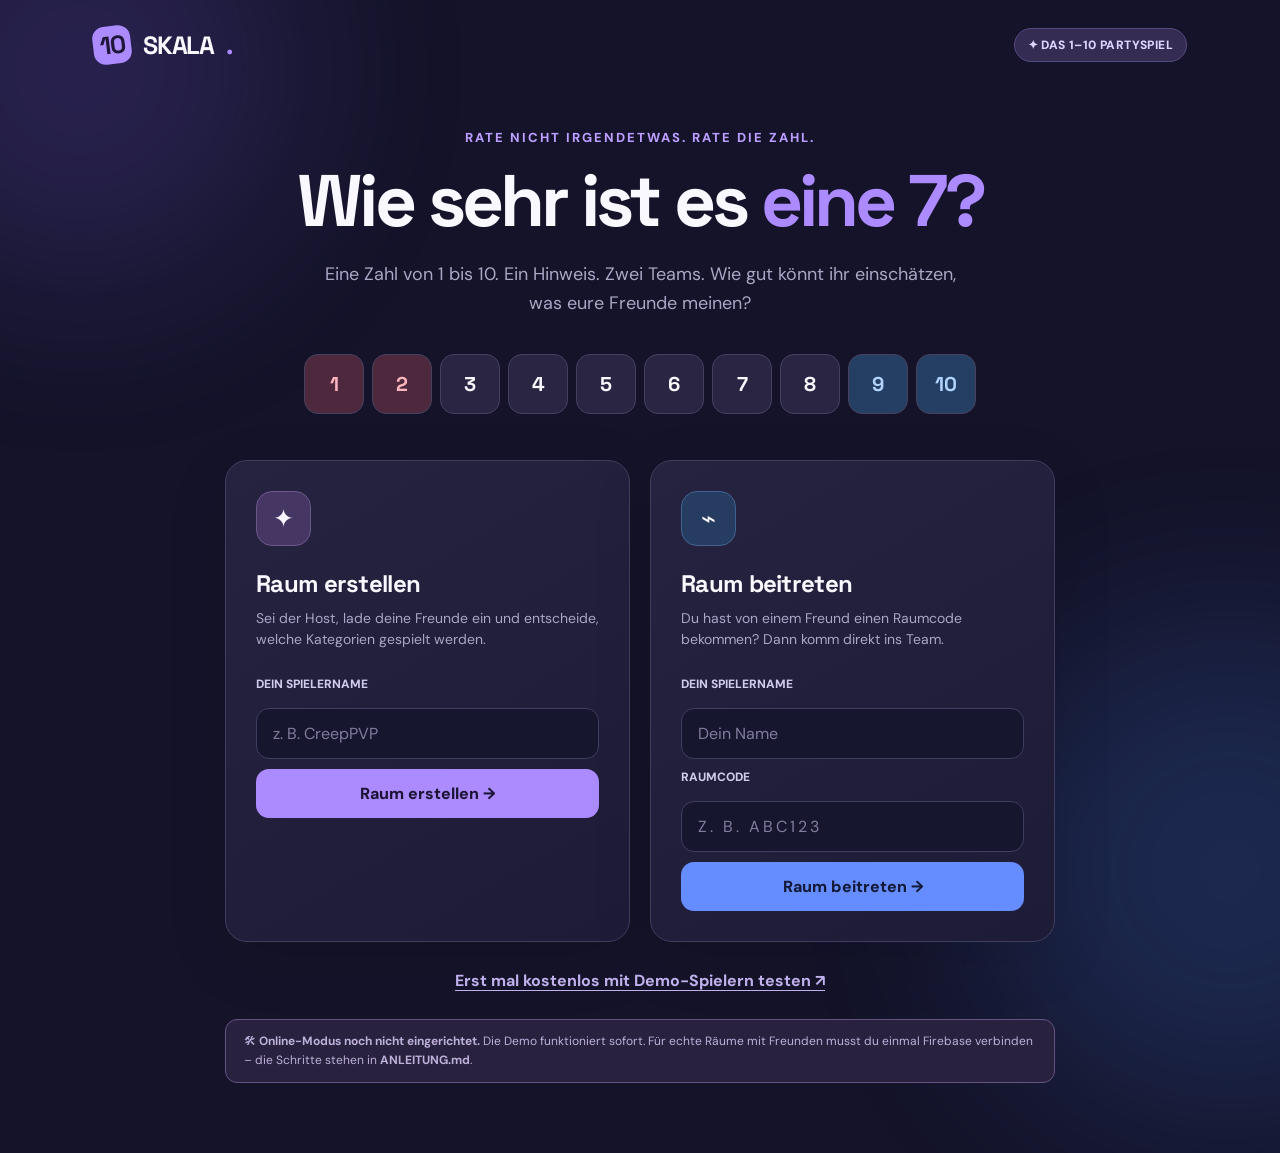
==== SKALA/index.html @ 1cb5edcb "Add files via upload" ====
<!doctype html>
<html lang="de">
<head>
  <meta charset="utf-8" />
  <meta name="viewport" content="width=device-width, initial-scale=1" />
  <meta name="theme-color" content="#141329" />
  <meta name="description" content="SKALA – Das 1-bis-10-Partyspiel: Zwei Teams, eine geheime Zahl und clevere Hinweise." />
  <title>SKALA – Das 1-bis-10-Teamspiel</title>
  <link rel="preconnect" href="https://fonts.googleapis.com" />
  <link rel="preconnect" href="https://fonts.gstatic.com" crossorigin />
  <link href="https://fonts.googleapis.com/css2?family=DM+Sans:wght@400;500;600;700;800&family=Space+Grotesk:wght@400;500;600;700&display=swap" rel="stylesheet" />
  <style>:root{color-scheme:dark;--bg:#141329;--panel:#211f3b;--panel2:#292744;--white:#faf8ff;--muted:#aaa6c5;--line:#403d5e;--purple:#ac8aff;--violet:#8065e7;--red:#ff7184;--blue:#6eafff;--gold:#ffdc7b;--green:#82dfb1}
*{box-sizing:border-box}html{min-height:100%}body{margin:0;min-height:100vh;font-family:'DM Sans',sans-serif;background:var(--bg);color:var(--white);overflow-x:hidden}.ambient{position:fixed;z-index:-1;pointer-events:none;filter:blur(100px);border-radius:100%;opacity:.18}.ambient-a{width:420px;height:420px;top:-140px;left:-130px;background:#8a6aff}.ambient-b{width:500px;height:500px;right:-200px;bottom:-220px;background:#448cfc}button,input,select{font:inherit}button{cursor:pointer;transition:transform .15s,background .15s,border-color .15s,opacity .15s}button:active{transform:scale(.975)}button:disabled{opacity:.45;cursor:not-allowed}input,select{background:#17162f;border:1px solid var(--line);border-radius:13px;padding:14px 16px;color:var(--white);outline:none;min-width:0;width:100%}input:focus,select:focus{border-color:#ae91ff;box-shadow:0 0 0 3px #ae91ff22}input::placeholder{color:#817c9d}a{color:var(--purple)}.shell{max-width:1150px;margin:0 auto;padding:26px 28px 70px}.topbar{display:flex;align-items:center;justify-content:space-between;gap:16px;margin-bottom:65px}.brand{display:flex;align-items:center;gap:12px;font-family:'Space Grotesk',sans-serif;font-size:25px;font-weight:700;letter-spacing:-1.2px;text-decoration:none;color:var(--white)}.logo{width:38px;height:38px;border-radius:12px;background:#ac8aff;color:#1f1738;display:grid;place-items:center;transform:rotate(-7deg);font-weight:800}.tag{display:inline-flex;gap:7px;align-items:center;color:#ddd4ff;background:#342c52;border:1px solid #554a80;border-radius:999px;padding:8px 13px;font-size:12px;font-weight:800;letter-spacing:.4px;text-transform:uppercase}.ghost{border:1px solid var(--line);background:#ffffff0a;color:var(--white);border-radius:12px;padding:11px 15px;font-weight:700}.ghost:hover{background:#ffffff16}.hero{text-align:center;max-width:880px;margin:0 auto 46px}.eyebrow{color:#bb9eff;font-size:13px;font-weight:800;letter-spacing:2px;text-transform:uppercase}.hero h1{font-family:'Space Grotesk',sans-serif;font-size:clamp(42px,6vw,73px);line-height:1.05;letter-spacing:-3.9px;margin:17px 0 20px}.hero h1 em{font-style:normal;color:var(--purple)}.hero p{color:var(--muted);font-size:18px;line-height:1.65;margin:0 auto;max-width:650px}.scale-strip{display:flex;gap:8px;justify-content:center;align-items:center;margin:35px auto 5px;max-width:720px}.scale-strip span{font-family:'Space Grotesk',sans-serif;flex:1;max-width:60px;aspect-ratio:1;border-radius:14px;background:#292542;border:1px solid #47415f;display:grid;place-items:center;font-size:clamp(12px,2vw,20px);font-weight:700}.scale-strip span:nth-child(1),.scale-strip span:nth-child(2){background:#4e293e;color:#ffb5bf}.scale-strip span:nth-child(9),.scale-strip span:nth-child(10){background:#253f64;color:#b0d3ff}.home-grid{display:grid;grid-template-columns:1fr 1fr;gap:20px;max-width:830px;margin:0 auto}.panel{border:1px solid var(--line);border-radius:22px;background:linear-gradient(150deg,#25233f,#1d1b36);box-shadow:0 18px 65px #00000018}.home-card{padding:30px}.home-card .card-icon{font-size:25px;border:1px solid #6c588d;background:#463663;width:55px;height:55px;border-radius:16px;display:grid;place-items:center;margin-bottom:22px}.home-card:nth-child(2) .card-icon{background:#263c60;border-color:#426391}.home-card h2{font-family:'Space Grotesk';font-size:24px;letter-spacing:-.7px;margin:0 0 9px}.home-card p{color:var(--muted);margin:0 0 25px;line-height:1.5;font-size:14px;min-height:43px}.stack{display:grid;gap:10px}.btn{border:0;background:var(--purple);border-radius:13px;padding:14px 20px;font-weight:800;color:#1b1432;display:inline-flex;align-items:center;justify-content:center;gap:9px}.btn:hover{background:#b99cff}.btn.secondary{background:#668dff;color:#131a35}.btn.secondary:hover{background:#87a5ff}.btn.red{background:var(--red)}.btn.sm{padding:10px 14px;font-size:13px;border-radius:10px}.btn:disabled{opacity:.5}.demo-link{display:block;text-align:center;margin:27px auto;color:#c0b0ec;background:none;border:0;text-decoration:underline;text-underline-offset:4px;font-weight:700}.room-top{display:flex;justify-content:space-between;gap:14px;align-items:center;margin-bottom:28px;flex-wrap:wrap}.room-heading{font-family:'Space Grotesk';font-size:clamp(27px,4vw,38px);font-weight:700;letter-spacing:-1.6px;margin:0}.sub{color:var(--muted);font-size:14px;line-height:1.5}.roomcode{border:1px dashed #8777bd;background:#2c2648;border-radius:14px;padding:11px 16px;display:flex;gap:14px;align-items:center}.codeword{font:700 22px 'Space Grotesk';letter-spacing:3px}.room-actions{display:flex;gap:10px;flex-wrap:wrap}.roomcode button{font-size:13px}.section-title{font:700 21px 'Space Grotesk';letter-spacing:-.5px;margin:0 0 12px}.lobby-grid{display:grid;grid-template-columns:1.1fr .9fr;gap:18px}.team-grid{display:grid;grid-template-columns:1fr 1fr;gap:14px}.team-card{padding:20px;min-height:275px}.team-card.red{border-color:#9c4458;background:linear-gradient(160deg,#48263b,#25203a)}.team-card.blue{border-color:#3c669a;background:linear-gradient(160deg,#243c62,#22213d)}.team-title{display:flex;gap:9px;align-items:center;font:700 19px 'Space Grotesk'}.team-title .circle{display:inline-block;width:12px;height:12px;border-radius:50%}.red .circle{background:var(--red)}.blue .circle{background:var(--blue)}.member{display:flex;align-items:center;gap:10px;background:#16152955;border-radius:11px;padding:10px 11px;margin-top:9px;font-size:14px}.avatar{display:grid;place-items:center;border-radius:10px;width:31px;height:31px;flex:none;font-weight:800;background:#ffffff19}.tiny{font-size:11px;color:var(--muted);margin-left:auto}.empty{color:var(--muted);font-size:13px;padding:14px 0}.settings{padding:23px}.cat-list{max-height:286px;overflow:auto;display:flex;flex-wrap:wrap;gap:8px;padding:3px 4px 4px 0}.cat-pill{background:#342d51;border:1px solid #584b7b;color:#eee8ff;border-radius:9px;padding:9px 11px;font-size:12px;font-weight:700;display:inline-flex;align-items:center;gap:8px}.cat-pill button{border:0;background:none;color:#c1acdf;padding:0 2px;font-size:15px;line-height:1}.cat-add{margin-top:18px;padding-top:18px;border-top:1px solid var(--line)}.field-label{color:#d0cbea;font-size:12px;font-weight:800;margin:0 0 6px;display:block}.cat-fields{display:grid;grid-template-columns:1fr 1fr;gap:10px}.cat-fields .wide{grid-column:1/-1}.full{width:100%}.lobby-footer{display:flex;justify-content:space-between;align-items:center;gap:18px;flex-wrap:wrap;margin-top:20px}.lobby-footer .btn{min-width:200px}.note{color:var(--muted);font-size:13px;line-height:1.6}.select-inline{width:auto;max-width:210px;padding:8px 12px}.game-layout{max-width:880px;margin:auto}.scoreboard{display:grid;grid-template-columns:1fr auto 1fr;gap:12px;align-items:center;margin-bottom:18px}.score{border:1px solid var(--line);padding:16px 20px;border-radius:16px;display:flex;align-items:center;gap:13px;background:#25233f}.score.red{border-color:#844357}.score.blue{border-color:#41618c;flex-direction:row-reverse}.score .pts{font:700 35px 'Space Grotesk'}.score .teammeta{font-size:12px;color:var(--muted);line-height:1.5}.score.blue .teammeta{text-align:right}.versus{font:700 12px 'Space Grotesk';color:#8b86a8;letter-spacing:2px}.turnline{display:flex;align-items:center;justify-content:space-between;gap:14px;margin:22px 0 13px;flex-wrap:wrap}.round{color:var(--muted);font-size:13px;font-weight:800;letter-spacing:1.5px;text-transform:uppercase}.turn-person{font-size:14px;color:#ded9f3}.turn-person strong{color:white}.stage{padding:35px;text-align:center;position:relative;overflow:hidden}.stage:before{content:'';position:absolute;inset:0 0 auto;height:4px;background:linear-gradient(90deg,var(--red),var(--purple),var(--blue))}.stage-label{font-size:12px;letter-spacing:1.8px;color:#bca8f4;font-weight:800;text-transform:uppercase;margin-bottom:12px}.stage h2{font:700 clamp(24px,4vw,36px) 'Space Grotesk';letter-spacing:-1px;margin:0 0 15px}.spectrum{margin:20px auto 30px;max-width:610px}.spectrum-bar{height:14px;border-radius:99px;background:linear-gradient(90deg,#ff7c96,#e4b073,#d4d879,#71c9b1,#78aaff);position:relative;margin-bottom:14px}.spectrum-ends{display:flex;justify-content:space-between;font-size:12px;color:var(--muted);font-weight:800;gap:14px;text-align:left}.spectrum-ends span:last-child{text-align:right}.big-number{font:800 95px/1 'Space Grotesk';letter-spacing:-6px;color:var(--gold);text-shadow:0 5px 32px #f2c96035;margin:16px auto 12px}.reveal-grid{display:grid;grid-template-columns:1fr 1fr;gap:12px;max-width:500px;margin:22px auto}.result-box{border-radius:15px;background:#302c4a;border:1px solid #514a6d;padding:17px}.result-box .n{font:800 58px 'Space Grotesk';line-height:1.1}.result-box p{color:var(--muted);font-size:12px;margin:5px 0 0}.result-box.target .n{color:var(--gold)}.points-burst{font:800 20px 'Space Grotesk';margin:12px;color:var(--green)}.answer-word{font:700 clamp(28px,5vw,42px) 'Space Grotesk';color:var(--white);margin:12px 0 19px;overflow-wrap:anywhere}.input-row{max-width:480px;margin:20px auto 5px;display:flex;gap:9px}.input-row .btn{white-space:nowrap}.number-grid{display:grid;grid-template-columns:repeat(10,1fr);gap:7px;margin:22px auto;max-width:620px}.number-grid button{aspect-ratio:1;min-width:0;border:1px solid #5e5678;background:#302c4b;color:white;border-radius:12px;font:700 20px 'Space Grotesk'}.number-grid button.selected,.number-grid button:hover{background:var(--purple);color:#211636;border-color:var(--purple)}.status-bubble{display:inline-block;border:1px solid var(--line);background:#302c4a;border-radius:13px;padding:13px 18px;color:#d4cfeb;font-size:14px;line-height:1.5;margin:18px 0}.game-footer{display:flex;align-items:center;justify-content:space-between;gap:14px;flex-wrap:wrap;margin-top:16px}.game-footer .note{max-width:620px}.history{margin:30px auto 0}.history h3{font:700 18px 'Space Grotesk'}.history-items{display:grid;gap:8px}.history-item{display:grid;grid-template-columns:45px 1fr auto;align-items:center;gap:10px;background:#211f3a;border:1px solid #403b5c;border-radius:11px;padding:12px;font-size:13px}.history-item .num{color:var(--muted)}.history-item strong{color:var(--gold)}.end-card{text-align:center;padding:45px 24px}.end-card h2{font:700 clamp(32px,5vw,55px) 'Space Grotesk';margin:12px}.winner{font:700 22px 'Space Grotesk';margin:15px auto 30px}.demo-controller{border:1px solid #675a8c;background:#30284a;border-radius:13px;padding:9px 13px;display:flex;justify-content:space-between;align-items:center;gap:12px;margin-bottom:15px;flex-wrap:wrap}.demo-controller .sub{font-size:12px}.demo-controller select{max-width:200px}.toast{position:fixed;z-index:100;bottom:22px;left:50%;transform:translateX(-50%) translateY(15px);padding:13px 19px;border-radius:13px;background:#f5eaff;color:#251d38;box-shadow:0 12px 50px #0006;font-weight:800;font-size:13px;opacity:0;transition:.2s;pointer-events:none;max-width:90vw;text-align:center}.toast.show{opacity:1;transform:translateX(-50%) translateY(0)}.muted{color:var(--muted)}.small{font-size:12px}.separator{height:1px;background:var(--line);margin:22px 0}.info-callout{margin:18px auto 0;max-width:830px;background:#29223e;border:1px solid #665283;padding:12px 18px;border-radius:12px;color:#bdb0db;font-size:12px;line-height:1.6}.waiting-dots:after{content:'...';animation:blink 1.3s infinite}@keyframes blink{0%,40%{opacity:.2}60%,100%{opacity:1}}@media(max-width:800px){.lobby-grid{grid-template-columns:1fr}.topbar{margin-bottom:42px}}@media(max-width:620px){.shell{padding:20px 14px 50px}.hero h1{letter-spacing:-2px}.hero p{font-size:15px}.scale-strip{gap:4px}.scale-strip span{border-radius:8px}.home-grid{grid-template-columns:1fr;gap:13px}.home-card{padding:23px}.home-card p{min-height:auto}.team-card{padding:13px;min-height:210px}.member{gap:6px;padding:8px;font-size:12px}.member .tiny{display:none}.stage{padding:30px 15px}.number-grid{gap:4px}.number-grid button{font-size:16px;border-radius:8px}.score{padding:12px;gap:6px}.score .pts{font-size:28px}.roomcode{width:100%;justify-content:space-between}.input-row{flex-direction:column}.history-item{grid-template-columns:30px 1fr auto}.game-footer .btn{width:100%}}
</style>
</head>
<body>
  <div class="ambient ambient-a"></div><div class="ambient ambient-b"></div>
  <div id="app" aria-live="polite"><main style="margin:60px auto;max-width:700px;padding:25px;text-align:center"><h1>SKALA</h1><p>Lade das Spiel …</p></main></div>
  <div id="toast" class="toast" role="status" aria-live="polite"></div>
  <noscript>Bitte aktiviere JavaScript in deinem Browser, um SKALA zu spielen.</noscript>
  <!-- Optional für echte Online-Räume; die Offline-Demo braucht die Datei nicht. -->
  <script src="firebase-config.js"></script>
  <script>
// Die Datei ist absichtlich KEIN ES-Modul, damit ein Doppelklick auf index.html funktioniert.
// Firebase wird erst geladen, wenn jemand echte Online-Räume verwendet.
const firebaseConfig = window.SKALA_FIREBASE_CONFIG || {};
const firebaseConfigured = !!(
  firebaseConfig.apiKey && !firebaseConfig.apiKey.includes('HIER_') &&
  firebaseConfig.databaseURL && !firebaseConfig.databaseURL.includes('HIER_') &&
  firebaseConfig.appId && !firebaseConfig.appId.includes('HIER_')
);
let clientPromise;
async function getFirebase() {
  if (!firebaseConfigured) throw new Error('Der Mehrspielermodus ist noch nicht eingerichtet. Siehe ANLEITUNG.md.');
  if (!clientPromise) {
    clientPromise = (async () => {
      const [{ initializeApp }, authSdk, dbSdk] = await Promise.all([
        import('https://www.gstatic.com/firebasejs/11.10.0/firebase-app.js'),
        import('https://www.gstatic.com/firebasejs/11.10.0/firebase-auth.js'),
        import('https://www.gstatic.com/firebasejs/11.10.0/firebase-database.js')
      ]);
      const app = initializeApp(firebaseConfig);
      const auth = authSdk.getAuth(app);
      if (!auth.currentUser) await authSdk.signInAnonymously(auth);
      const db = dbSdk.getDatabase(app);
      return { auth, db, sdk: dbSdk };
    })().catch(err => { clientPromise = null; throw err; });
  }
  return clientPromise;
}


const PRESETS = [
  ['Wie nervig ist das Schulfach?', 'Mega chillig', 'Extrem nervig'],
  ['Wie lecker ist dieses Essen?', 'Ungenießbar', 'Unglaublich lecker'],
  ['Wie peinlich ist diese Situation?', 'Gar nicht peinlich', 'Maximal peinlich'],
  ['Wie cool ist dieses Tier?', 'Langweilig', 'Legendär'],
  ['Wie schwierig ist dieses Videospiel?', 'Kinderleicht', 'Unmöglich'],
  ['Wie gruselig ist das?', 'Überhaupt nicht', 'Absoluter Horror'],
  ['Wie anstrengend ist dieser Sport?', 'Entspannt', 'Total erschöpfend'],
  ['Wie schön ist dieser Urlaubsort?', 'Gar nicht schön', 'Traumhaft'],
  ['Wie stark ist diese Superkraft?', 'Ziemlich nutzlos', 'Völlig OP'],
  ['Wie nervig ist dieses Geräusch?', 'Angenehm', 'Nicht auszuhalten'],
  ['Wie gut ist dieses Getränk?', 'Schmeckt schrecklich', 'Perfekt'],
  ['Wie gefährlich ist dieses Minecraft-Mob?', 'Ungefährlich', 'Sehr gefährlich'],
  ['Wie hilfreich ist dieser Gegenstand?', 'Komplett nutzlos', 'Super praktisch'],
  ['Wie gemütlich ist dieser Ort?', 'Unbequem', 'Super gemütlich']
];

const app = document.getElementById('app');
const toastEl = document.getElementById('toast');
const state = {
  mode: 'home', room: null, code: '', me: '', demoActor: 'demo1',
  demoSecrets: {}, privateValue: null, privateRoundId: '',
  loadedSecretFor: '', selectedGuess: null, unsubscribe: null,
  pending: false, timer: null, scheduledRound: '', onlineClient: null
};
let toastTimer;
const esc = value => String(value ?? '').replace(/[&<>"']/g, c => ({'&':'&amp;','<':'&lt;','>':'&gt;','"':'&quot;',"'":'&#39;'}[c]));
const randomCode = () => Array.from(crypto.getRandomValues(new Uint8Array(6)), x => 'ABCDEFGHJKLMNPQRSTUVWXYZ23456789'[x % 32]).join('');
const randomNumber = () => (crypto.getRandomValues(new Uint32Array(1))[0] % 10) + 1;
const roomPlayers = room => Object.entries(room?.players || {}).map(([id, person]) => ({id, ...person})).sort((a,b) => (a.joinedAt || 0) - (b.joinedAt || 0));
const teamPlayers = (room, team) => roomPlayers(room).filter(p => p.team === team).sort((a,b) => (a.slot ?? 0) - (b.slot ?? 0));
const isHost = () => state.me && state.room?.hostId === state.me;
const isChooser = () => state.me && state.room?.turn?.chooserId === state.me;
const myPlayer = () => state.room?.players?.[state.me] || null;
const pointsFor = (target, guess) => { const diff = Math.abs(Number(target) - Number(guess)); return diff === 0 ? 3 : diff === 1 ? 2 : diff === 2 ? 1 : 0; };
const roundDone = t => t && Number.isInteger(t.target) && Number.isInteger(t.guess);
const categoryEntries = room => Object.entries(room?.categories || {});
const currentCategory = room => room?.categories?.[room?.turn?.categoryId] || {name: 'Unbekannte Kategorie', low:'1', high:'10'};
function scores(room) {
  const turns = [...Object.values(room.history || {})];
  if (roundDone(room.turn)) turns.push(room.turn);
  return turns.reduce((s,t) => { if(roundDone(t)) s[t.team] += pointsFor(t.target,t.guess); return s; }, {red:0,blue:0});
}
function showToast(message) { toastEl.textContent = message; toastEl.classList.add('show'); clearTimeout(toastTimer); toastTimer = setTimeout(() => toastEl.classList.remove('show'), 3400); }
function errMessage(error) {
  const m = String(error?.message || error);
  if (m.includes('PERMISSION_DENIED') || m.includes('permission_denied')) return 'Firebase hat den Zugriff abgelehnt. Prüfe die Datenbank-Regeln aus der Anleitung.';
  if (m.includes('auth/operation-not-allowed')) return 'Bitte in Firebase die anonyme Anmeldung aktivieren.';
  if (m.includes('auth/invalid-api-key')) return 'Der Firebase-API-Key ist nicht korrekt.';
  if (m.includes('network-request-failed')) return 'Verbindungsproblem. Prüfe deine Internetverbindung.';
  return m;
}
async function guarded(action) { if(state.pending) return; state.pending = true; try { await action(); } catch(e){ console.error(e);showToast(errMessage(e)); } finally {state.pending = false;} }
function wrap(content, room = false) {
  app.innerHTML = `<div class="shell"><header class="topbar"><a href="./" class="brand" data-action="leave"><span class="logo">10</span> SKALA<span style="color:var(--purple)">.</span></a><div class="tag">✦ Das 1–10 Partyspiel</div></header>${content}</div>`;
}
function home() {
  const queryCode = (new URLSearchParams(location.search).get('room') || '').toUpperCase().replace(/[^A-Z0-9]/g,'').slice(0,6);
  wrap(`<section class="hero"><div class="eyebrow">RATE NICHT IRGENDETWAS. RATE DIE ZAHL.</div><h1>Wie sehr ist es <em>eine 7?</em></h1><p>Eine Zahl von 1 bis 10. Ein Hinweis. Zwei Teams. Wie gut könnt ihr einschätzen, was eure Freunde meinen?</p><div class="scale-strip">${Array.from({length:10},(_,i)=>`<span>${i+1}</span>`).join('')}</div></section>
  <div class="home-grid">
    <section class="panel home-card"><div class="card-icon">✦</div><h2>Raum erstellen</h2><p>Sei der Host, lade deine Freunde ein und entscheide, welche Kategorien gespielt werden.</p><form id="create-form" class="stack"><label class="field-label" for="create-name">DEIN SPIELERNAME</label><input id="create-name" maxlength="18" required placeholder="z. B. CreepPVP" autocomplete="nickname" value="${esc(localStorage.getItem('skala_name') || '')}"/><button class="btn full" type="submit">Raum erstellen →</button></form></section>
    <section class="panel home-card"><div class="card-icon">⌁</div><h2>Raum beitreten</h2><p>Du hast von einem Freund einen Raumcode bekommen? Dann komm direkt ins Team.</p><form id="join-form" class="stack"><label class="field-label" for="join-name">DEIN SPIELERNAME</label><input id="join-name" maxlength="18" required placeholder="Dein Name" autocomplete="nickname" value="${esc(localStorage.getItem('skala_name') || '')}"/><label class="field-label" for="join-code">RAUMCODE</label><input id="join-code" maxlength="6" required placeholder="Z. B. ABC123" value="${esc(queryCode)}" style="text-transform:uppercase;letter-spacing:3px"/><button class="btn secondary full" type="submit">Raum beitreten →</button></form></section>
  </div><button class="demo-link" data-action="demo">Erst mal kostenlos mit Demo-Spielern testen ↗</button>
  ${firebaseConfigured ? `<p class="note" style="text-align:center">✓ Mehrspielermodus eingerichtet · Freunde können über Links mitspielen</p>` : `<div class="info-callout">🛠 <strong>Online-Modus noch nicht eingerichtet.</strong> Die Demo funktioniert sofort. Für echte Räume mit Freunden musst du einmal Firebase verbinden – die Schritte stehen in <strong>ANLEITUNG.md</strong>.</div>`}`);
}
function startDemo() {
  state.mode = 'demo'; state.code = 'DEMO10'; state.me = 'demo1'; state.demoActor = 'demo1'; state.demoSecrets={}; state.privateValue=null; state.privateRoundId='';
  const names=['Du (Host)','Mia','Ben','Lena','Alex','Noah'];
  state.room={hostId:'demo1', status:'lobby',roundLimit:12, createdAt:Date.now(), players:Object.fromEntries(names.map((name,i) => [`demo${i+1}`,{name,joinedAt:i+1}])),categories: Object.fromEntries(PRESETS.map((c,i)=>[`c${i+1}`,{name:c[0],low:c[1],high:c[2]}]))};
  render();showToast('Demo geladen – wechsle jederzeit die Spieler-Perspektive.');
}
function demoController() { return `<div class="demo-controller"><div><strong>🧪 Demo-Modus</strong><div class="sub">Spiele alle Rollen in diesem Browser. Es sind keine echten Freunde verbunden.</div></div><select id="demo-actor" aria-label="Demo-Perspektive wechseln">${roomPlayers(state.room).map(p=>`<option value="${p.id}" ${state.me===p.id?'selected':''}>${esc(p.name)}</option>`).join('')}</select></div>`; }
function badgeForPlayer(p, room) { return `<div class="member"><span class="avatar">${esc(p.name.slice(0,1).toUpperCase())}</span><span>${esc(p.name)}${room.hostId===p.id?' <span title="Host">👑</span>':''}${state.me===p.id?' <span class="muted small">(du)</span>':''}</span>${p.slot != null?`<span class="tiny">#${p.slot+1}</span>`:''}</div>`; }
function lobby() {
  const room=state.room, host=isHost(), players=roomPlayers(room), isDemo=state.mode==='demo';
  // Before game start everyone is in the waiting room. The preview distributes by join order.
  const reds=players.filter((p,i)=> i%2===0), blues=players.filter((p,i)=>i%2===1);
  const cats=categoryEntries(room);
  wrap(`${isDemo?demoController():''}<div class="room-top"><div><div class="eyebrow" style="margin-bottom:9px">WARTERAUM</div><h1 class="room-heading">Gleich geht’s los!</h1><div class="sub">${players.length} Spieler im Raum · Vorschau der Teams</div></div><div class="room-actions"><div class="roomcode"><span class="codeword">${esc(state.code)}</span><button class="ghost" data-action="copy">⧉ Kopieren</button></div></div></div>
  <div class="lobby-grid"><div><h2 class="section-title">👥 Deine Teams</h2><div class="team-grid"><section class="panel team-card red"><div class="team-title"><span class="circle"></span> Team Rot</div><div class="sub" style="margin-top:7px">${reds.length} Spieler</div>${reds.length?reds.map(p=>badgeForPlayer(p,room)).join(''):'<p class="empty">Noch niemand hier</p>'}</section><section class="panel team-card blue"><div class="team-title"><span class="circle"></span> Team Blau</div><div class="sub" style="margin-top:7px">${blues.length} Spieler</div>${blues.length?blues.map(p=>badgeForPlayer(p,room)).join(''):'<p class="empty">Noch niemand hier</p>'}</section></div><p class="note">Die Teams werden beim Start zufällig und möglichst gleich groß aufgeteilt. Danach ist abwechselnd Rot → Blau dran.</p></div>
  <section class="panel settings"><div style="display:flex;justify-content:space-between;gap:7px;align-items:center"><h2 class="section-title" style="margin:0">🎯 Kategorien</h2><span class="tag">${cats.length} aktiv</span></div><p class="sub">Von chillig bis extrem: Zu jeder Kategorie gibt es die Skala 1–10.</p><div class="cat-list">${cats.map(([id,cat])=>`<div class="cat-pill" title="1: ${esc(cat.low)} · 10: ${esc(cat.high)}">${esc(cat.name)}${host?`<button data-action="remove-cat" data-id="${esc(id)}" title="Kategorie entfernen" aria-label="Kategorie entfernen">×</button>`:''}</div>`).join('')||'<div class="empty">Füge mindestens eine Kategorie hinzu.</div>'}</div>
  ${host?`<form id="category-form" class="cat-add"><label class="field-label" for="category-name">EIGENE KATEGORIE HINZUFÜGEN</label><div class="cat-fields"><input class="wide" id="category-name" required maxlength="75" placeholder="z. B. Wie nervig ist dieses Schulfach?"/><div><label class="field-label" for="cat-low">1 BEDEUTET</label><input id="cat-low" maxlength="35" required placeholder="chillig"/></div><div><label class="field-label" for="cat-high">10 BEDEUTET</label><input id="cat-high" maxlength="35" required placeholder="nervig"/></div></div><button class="ghost full" type="submit" style="margin-top:10px">＋ Kategorie hinzufügen</button></form>`:''}</section></div>
  <div class="lobby-footer"><div><div style="font-weight:800;margin-bottom:7px">${host?'Du bist der Host 👑':'Warte, bis der Host startet …'}</div><div class="note">${host?'Mindestens 4 Spieler, damit jeder Hinweisgeber ein Teammitglied zum Raten hat.':'Teile den Raumcode mit deinen Freunden und mach dich bereit.'}</div></div><div style="display:flex;gap:10px;align-items:center;flex-wrap:wrap">${host?`<label><span class="field-label">SPIELDAUER</span><select id="round-limit" class="select-inline"><option value="6" ${room.roundLimit===6?'selected':''}>6 Runden</option><option value="12" ${room.roundLimit===12?'selected':''}>12 Runden</option><option value="20" ${room.roundLimit===20?'selected':''}>20 Runden</option><option value="0" ${room.roundLimit===0?'selected':''}>Unendlich</option></select></label><button class="btn" data-action="start" ${players.length<4||!cats.length?'disabled':''}>Spiel starten →</button>`:'<span class="status-bubble">Warten auf Start<span class="waiting-dots"></span></span>'}</div></div>`);
}
function addRoundClass(team) { return team==='red' ? '🔴 Team Rot' : '🔵 Team Blau'; }
function game() {
  const room=state.room, turn=room.turn;
  if(!turn){wrap(`<div class="panel end-card"><h2>Runde wird vorbereitet …</h2></div>`);return;}
  const cat=currentCategory(room), score=scores(room), chooser=room.players?.[turn.chooserId], myTeam=myPlayer()?.team,
    active=myTeam===turn.team, chooserMe=isChooser(), hasClue=!!turn.clue, hasGuess=Number.isInteger(turn.guess), done=roundDone(turn),
    canGuess=active && !chooserMe && hasClue && !hasGuess,
    teamColor=turn.team==='red'?'var(--red)':'var(--blue)';
  let inner='';
  if (done) {
    const pts=pointsFor(turn.target,turn.guess);
    inner=`<div class="stage-label">AUFLÖSUNG</div><h2>Und die Zahl war …</h2><div class="answer-word">„${esc(turn.clue)}“</div><div class="reveal-grid"><div class="result-box target"><div class="n">${turn.target}</div><p>Die geheime Zahl</p></div><div class="result-box"><div class="n">${turn.guess}</div><p>Team-Tipp</p></div></div><div class="points-burst">${pts?`✦ +${pts} ${pts===1?'Punkt':'Punkte'} für ${turn.team==='red'?'Rot':'Blau'}!`:'✦ Diesmal leider 0 Punkte'}</div><p class="sub">${pts===3?'Volltreffer! 🎯':pts===2?'Nur 1 daneben – richtig gut!':pts===1?'Nur 2 daneben – immerhin!':'Nächstes Mal klappt’s bestimmt.'}</p>${isHost()?`<button class="btn" data-action="next" style="margin-top:19px">${room.roundLimit>0&&turn.index>=room.roundLimit?'Ergebnis anzeigen':'Nächste Runde →'}</button>`:'<span class="status-bubble">Warte auf die nächste Runde <span class="waiting-dots"></span></span>'}`;
  } else if (!hasClue) {
    if (chooserMe) {
      inner=`<div class="stage-label">DU BIST DER HINWEISGEBER</div><h2>Finde das perfekte Beispiel!</h2><div class="sub">Nur du siehst deine geheime Zahl.</div>${Number.isInteger(state.privateValue) && state.privateRoundId===turn.id?`<div class="big-number">${state.privateValue}</div><p class="sub">Überlege: Was passt in dieser Kategorie zu einer <strong style="color:var(--gold)">${state.privateValue}/10</strong>?</p><form id="clue-form" class="input-row"><input id="clue-input" minlength="1" maxlength="55" required autofocus placeholder="Dein Begriff oder Beispiel" autocomplete="off"/><button class="btn" type="submit">Hinweis senden →</button></form>`:'<div class="status-bubble">Geheime Zahl wird geladen<span class="waiting-dots"></span></div>'}`;
    } else {
      inner=`<div class="stage-label">HINWEIS WIRD GESUCHT</div><h2>${esc(chooser?.name||'Ein Spieler')} ist am Zug</h2><p class="sub">${active?'Gleich bekommst du einen Begriff. Überlege dann, welche Zahl dazu passt.':'Das andere Team ist an der Reihe. Gleich geht’s weiter.'}</p><span class="status-bubble">Warten auf den Hinweis<span class="waiting-dots"></span></span>`;
    }
  } else if (!hasGuess) {
    if(canGuess) {
      inner=`<div class="stage-label">EURE AUFGABE: ZAHL ERRATEN</div><h2>Welche Zahl meint ${esc(chooser?.name||'euer Teammitglied')}?</h2><div class="answer-word">„${esc(turn.clue)}“</div><p class="sub">Besprecht euch und ein Teammitglied gibt eure gemeinsame Schätzung ab.</p><div class="number-grid" role="group" aria-label="Zahl von 1 bis 10 auswählen">${Array.from({length:10},(_,i)=>`<button type="button" data-action="select-guess" data-number="${i+1}" class="${state.selectedGuess===i+1?'selected':''}" aria-pressed="${state.selectedGuess===i+1}">${i+1}</button>`).join('')}</div><button class="btn" data-action="guess" ${!state.selectedGuess?'disabled':''}>${state.selectedGuess?`${state.selectedGuess} als Tipp abgeben →`:'Wähle zuerst eine Zahl'}</button>`;
    } else if (chooserMe) {
      inner=`<div class="stage-label">DEIN HINWEIS IST RAUS</div><h2>Dein Team überlegt gerade …</h2><div class="answer-word">„${esc(turn.clue)}“</div><p class="sub">Du darfst nichts mehr verraten. Gleich wird der Tipp aufgelöst.</p><span class="status-bubble">Warten auf den Team-Tipp<span class="waiting-dots"></span></span>`;
    } else {
      inner=`<div class="stage-label">DAS ANDERE TEAM RÄT</div><h2>Die Köpfe rauchen!</h2><p class="sub">${addRoundClass(turn.team)} ist am Zug. Ihr seht den Hinweis nach der Auflösung.</p><span class="status-bubble">Team berät sich<span class="waiting-dots"></span></span>`;
    }
  } else {
    inner=`<div class="stage-label">TIPP ABGEGEBEN</div><h2>Die Auflösung kommt!</h2><div class="answer-word">„${esc(turn.clue)}“</div><p class="sub">${addRoundClass(turn.team)} hat <strong>${turn.guess}</strong> getippt.</p><span class="status-bubble">${chooserMe?'Du deckst jetzt deine Zahl auf.':'Warte auf den Hinweisgeber'}<span class="waiting-dots"></span></span>`;
  }
  const history = Object.values(room.history||{}).sort((a,b)=>b.index-a.index).slice(0,5);
  wrap(`${state.mode==='demo'?demoController():''}<div class="game-layout"><div class="room-top" style="margin-bottom:17px"><div><div class="eyebrow" style="margin-bottom:7px">DAS SPIEL LÄUFT</div><h1 class="room-heading">Zahl oder Zufall?</h1></div><div class="roomcode"><span class="codeword">${esc(state.code)}</span><button class="ghost" data-action="copy">⧉</button></div></div>
  <div class="scoreboard"><div class="score red"><div class="pts">${score.red}</div><div class="teammeta">🔴 TEAM ROT<br>${teamPlayers(room,'red').length} Spieler</div></div><div class="versus">VS</div><div class="score blue"><div class="pts">${score.blue}</div><div class="teammeta">🔵 TEAM BLAU<br>${teamPlayers(room,'blue').length} Spieler</div></div></div>
  <div class="turnline"><div class="round">Runde ${turn.index}${room.roundLimit?` / ${room.roundLimit}`:''} · <span style="color:${teamColor}">${addRoundClass(turn.team)}</span></div><div class="turn-person">Am Zug: <strong>${esc(chooser?.name||'Unbekannt')}</strong></div></div>
  <section class="panel stage"><div class="stage-label">DIE KATEGORIE</div><h2>${esc(cat.name)}</h2><div class="spectrum"><div class="spectrum-bar"></div><div class="spectrum-ends"><span>1 · ${esc(cat.low)}</span><span>10 · ${esc(cat.high)}</span></div></div><div class="separator"></div>${inner}</section>
  <div class="game-footer"><div class="note">🎯 Exakt richtig: <strong>3 Punkte</strong> · ±1: <strong>2</strong> · ±2: <strong>1</strong> · Sonst: 0<br>Reihenfolge: Rot 1 → Blau 1 → Rot 2 → Blau 2 → …</div>${isHost()?`<button data-action="end" class="ghost">Spiel beenden</button>`:''}</div>
  ${history.length?`<section class="history"><h3>Letzte Runden</h3><div class="history-items">${history.map(t=>`<div class="history-item"><div class="num">#${t.index}</div><div>${t.team==='red'?'🔴':'🔵'} <strong>${esc(t.clue)}</strong> · ${esc(room.categories?.[t.categoryId]?.name||'Kategorie')}</div><span>${t.guess} / ${t.target} · +${pointsFor(t.target,t.guess)} P.</span></div>`).join('')}</div></section>`:''}
  </div>`);
  if(isHost() && done && state.scheduledRound !== turn.id) {
    clearTimeout(state.timer); state.scheduledRound=turn.id;
    state.timer=setTimeout(()=>{if(state.room?.status==='playing' && state.room?.turn?.id===turn.id && isHost()) guarded(()=>advanceRound());},12000);
  }
}
function finished() {
  const score=scores(state.room), tie=score.red===score.blue, winner=score.red>score.blue?'Team Rot':'Team Blau', winningColor=score.red>score.blue?'var(--red)':'var(--blue)';
  wrap(`${state.mode==='demo'?demoController():''}<div class="game-layout"><section class="panel end-card"><div class="eyebrow">SPIEL BEENDET</div><div style="font-size:55px;margin-top:15px">🏆</div><h2>Was für eine Runde!</h2><div class="winner" style="color:${tie?'var(--gold)':winningColor}">${tie?'Unentschieden!':`${winner} gewinnt!`}</div><div class="scoreboard"><div class="score red"><span class="pts">${score.red}</span><span class="teammeta">TEAM ROT</span></div><span class="versus">VS</span><div class="score blue"><span class="pts">${score.blue}</span><span class="teammeta">TEAM BLAU</span></div></div><p class="sub">${Object.keys(state.room.history||{}).length} gespielte Runden · Danke fürs Mitspielen!</p>${isHost()?`<button class="btn" data-action="again" style="margin-top:20px">Nochmal spielen ↻</button>`:'<p class="status-bubble">Der Host kann eine neue Runde starten.</p>'}</section></div>`);
}
function render() {
  if (!state.room){home();return;}
  if (state.mode==='demo') state.me=state.demoActor;
  if (state.room.status==='lobby') lobby();
  else if(state.room.status==='playing') game();
  else finished();
}
function pickCategory(room, lastId) {
  const ids=Object.keys(room.categories||{});
  if(!ids.length) throw new Error('Du brauchst mindestens eine Kategorie.');
  const selection=ids.filter(id=>id!==lastId);
  const options=selection.length?selection:ids;
  return options[Math.floor(Math.random()*options.length)];
}
function makeTurn(room,index,prevCategory) {
  const team=index%2===1?'red':'blue';
  const people=teamPlayers(room,team);
  if(!people.length) throw new Error('Ein Team hat keine Spieler.');
  const player=people[(Math.ceil(index/2)-1)%people.length];
  return { id:`r${index}`,index,team,chooserId:player.id,categoryId:pickCategory(room,prevCategory),startedAt:Date.now() };
}
function shuffle(list) {const a=[...list];for(let i=a.length-1;i>0;i--){const j=crypto.getRandomValues(new Uint32Array(1))[0]%(i+1);[a[i],a[j]]=[a[j],a[i]];}return a;}
function clearRoundUi() {state.privateRoundId='';state.privateValue=null;state.loadedSecretFor='';state.selectedGuess=null;state.scheduledRound='';clearTimeout(state.timer);}
function assignTeams(room) {
  const players=shuffle(roomPlayers(room));let r=0,b=0;
  for(let i=0;i<players.length;i++){const p=players[i];const team=i%2?'blue':'red';p.team=team;p.slot=team==='red'?r++:b++;}
  return Object.fromEntries(players.map(p=>[p.id,{name:p.name,joinedAt:p.joinedAt,team:p.team,slot:p.slot}]));
}
async function startGame() {
  const room=state.room;if(!isHost())return;
  if(roomPlayers(room).length<4)throw new Error('Mindestens 4 Spieler sind nötig.');
  if(categoryEntries(room).length===0)throw new Error('Füge eine Kategorie hinzu.');
  const players=assignTeams(room);const setup={...room,players,history:{}};const turn=makeTurn(setup,1);
  if(state.mode==='demo'){room.players=players;room.history={};room.status='playing';room.turn=turn;clearRoundUi(); render(); syncPrivateDemo();}
  else {const {db,sdk}=state.onlineClient;const updates={status:'playing',history:null,turn};for(const [uid,p] of Object.entries(players)){updates[`players/${uid}/team`]=p.team;updates[`players/${uid}/slot`]=p.slot;}await sdk.update(sdk.ref(db,`rooms/${state.code}`),updates);}
}
async function advanceRound() {
  const room=state.room;if(!isHost()||!roundDone(room.turn))return;
  const current=room.turn, end=room.roundLimit>0&&current.index>=room.roundLimit;
  const updates={[`history/${current.id}`]:current};
  if(end){updates.status='finished'; updates.turn=null;}
  else {updates.turn=makeTurn(room,current.index+1,current.categoryId);}
  clearTimeout(state.timer);state.scheduledRound='';
  if(state.mode==='demo') {
    room.history??={};room.history[current.id]={...current};
    room.status=end?'finished':'playing';room.turn=end?null:updates.turn;
    clearRoundUi();render();syncPrivateDemo();
  } else {const {db,sdk}=state.onlineClient;await sdk.update(sdk.ref(db,`rooms/${state.code}`),updates);}
}
async function endGame(){if(!isHost())return;const room=state.room,updates={status:'finished',turn:null};if(roundDone(room.turn)) updates[`history/${room.turn.id}`]=room.turn;
 if(state.mode==='demo'){ if(roundDone(room.turn)){room.history??={};room.history[room.turn.id]={...room.turn};}room.status='finished';room.turn=null;clearRoundUi();render();}
 else{const {db,sdk}=state.onlineClient;await sdk.update(sdk.ref(db,`rooms/${state.code}`),updates);}}
async function again(){if(!isHost())return;if(state.mode==='demo'){state.room.status='lobby';state.room.history={};state.room.turn=null;Object.values(state.room.players).forEach(p=>{delete p.team;delete p.slot;});clearRoundUi();render();}
else{const {db,sdk}=state.onlineClient;const updates={status:'lobby',history:null,turn:null};for(const uid of Object.keys(state.room.players||{})){updates[`players/${uid}/team`]=null;updates[`players/${uid}/slot`]=null;}await sdk.update(sdk.ref(db,`rooms/${state.code}`),updates);}}
async function addCategory(name, low, high) {
  if(!isHost())return;
  const id='cat'+Date.now().toString(36)+Math.random().toString(36).slice(2,5),cat={name,low,high};
  if(state.mode==='demo'){state.room.categories[id]=cat;render();}
  else{const {db,sdk}=state.onlineClient;await sdk.set(sdk.ref(db,`rooms/${state.code}/categories/${id}`),cat);}
}
async function removeCategory(id) {
  if(!isHost())return;
  if(Object.keys(state.room.categories||{}).length<=1){showToast('Mindestens eine Kategorie muss bleiben.');return;}
  if(state.room.turn?.categoryId===id){showToast('Diese Kategorie wird gerade gespielt.');return;}
  if(state.mode==='demo'){delete state.room.categories[id];render();}
  else{const {db,sdk}=state.onlineClient;await sdk.remove(sdk.ref(db,`rooms/${state.code}/categories/${id}`));}
}
async function setRoundLimit(limit){if(!isHost()||state.room.status!=='lobby')return;if(state.mode==='demo'){state.room.roundLimit=limit;render();}else{const {db,sdk}=state.onlineClient;await sdk.set(sdk.ref(db,`rooms/${state.code}/roundLimit`),limit);}}
async function sendClue(word){const t=state.room?.turn;if(!isChooser()||t.clue||!Number.isInteger(state.privateValue))return;
 if(state.mode==='demo'){t.clue=word;render();}
 else{const {db,sdk}=state.onlineClient;await sdk.set(sdk.ref(db,`rooms/${state.code}/turn/clue`),word);}}
async function sendGuess(number){const t=state.room?.turn;if(!t||!t.clue||t.guess||!myPlayer()||myPlayer().team!==t.team||isChooser())return;
 if(!Number.isInteger(number)||number<1||number>10)return;
 if(state.mode==='demo'){t.guess=number;state.selectedGuess=null;const secret=state.demoSecrets[t.id];if(Number.isInteger(secret))t.target=secret;render();}
 else{const {db,sdk}=state.onlineClient;await sdk.set(sdk.ref(db,`rooms/${state.code}/turn/guess`),number);state.selectedGuess=null;}}
function syncPrivateDemo(){
  if(state.mode!=='demo'||state.room?.status!=='playing'||!state.room.turn)return;
  const t=state.room.turn;
  if(!state.demoSecrets[t.id])state.demoSecrets[t.id]=randomNumber();
  state.privateValue=isChooser()?state.demoSecrets[t.id]:null;state.privateRoundId=t.id;
  if(Number.isInteger(t.guess)&&!Number.isInteger(t.target)){t.target=state.demoSecrets[t.id];}
  render();
}
async function syncPrivateOnline(){
  const t=state.room?.turn;if(state.mode!=='online'||!t||state.room.status!=='playing'||!isChooser()||Number.isInteger(t.target))return;
  const {db,sdk}=state.onlineClient;
  if(state.loadedSecretFor!==t.id){
    state.loadedSecretFor=t.id;state.privateValue=null;state.privateRoundId='';
    try {
      const secretRef=sdk.ref(db,`secrets/${state.code}/${t.id}`);
      const result=await sdk.runTransaction(secretRef,current=>current??{chooserId:state.me,number:randomNumber()}, {applyLocally:false});
      if(!result.committed && !result.snapshot.exists())throw new Error('Die geheime Zahl konnte nicht erstellt werden.');
      if(state.room?.turn?.id!==t.id)return;
      state.privateValue=result.snapshot.val()?.number;
      state.privateRoundId=t.id;
      render();
    } catch (e) {state.loadedSecretFor='';showToast('Geheime Zahl: '+errMessage(e));return;}
  }
  if(state.room?.turn?.id===t.id && Number.isInteger(state.privateValue) && Number.isInteger(state.room.turn.guess) && !Number.isInteger(state.room.turn.target)) {
    try {await sdk.set(sdk.ref(db,`rooms/${state.code}/turn/target`),state.privateValue);}catch(e){showToast('Auflösen fehlgeschlagen: '+errMessage(e));}
  }
}
function attachRoom(code, client){
  if(state.unsubscribe)state.unsubscribe();clearRoundUi();state.mode='online';state.code=code;state.onlineClient=client;state.me=client.auth.currentUser.uid;
  const {db,sdk}=client;
  state.unsubscribe=sdk.onValue(sdk.ref(db,`rooms/${code}`),snapshot=>{
    const room=snapshot.val();if(!room){showToast('Dieser Raum existiert nicht mehr.');leaveRoom();return;}
    if(!room.players?.[state.me]){showToast('Du bist nicht mehr Mitglied dieses Raums.');leaveRoom();return;}
    const lastId=state.room?.turn?.id;
    state.room=room;
    if(lastId!==room.turn?.id){clearRoundUi();}
    render();
    if(isChooser()) void syncPrivateOnline();
  },error=>showToast(errMessage(error)));
  localStorage.setItem('skala_room',code);
  history.replaceState(null,'',`${location.pathname}?room=${encodeURIComponent(code)}`);
}
async function createOnline(name){
  const client=await getFirebase();const {auth,db,sdk}=client, uid=auth.currentUser.uid;
  for(let attempt=0;attempt<5;attempt++){
    const code=randomCode(),ref=sdk.ref(db,`rooms/${code}`);
    const room={hostId:uid,createdAt:Date.now(),status:'lobby',roundLimit:12,players:{[uid]:{name,joinedAt:Date.now()}},categories:Object.fromEntries(PRESETS.map((c,i)=>[`c${i+1}`,{name:c[0],low:c[1],high:c[2]}]))};
    const result=await sdk.runTransaction(ref,value=>value===null?room:undefined,{applyLocally:false});
    if(result.committed){state.room=null;attachRoom(code,client);return;}
  }
  throw new Error('Es konnte kein freier Raumcode erstellt werden.');
}
async function joinOnline(name,code){
  if(!/^[A-Z0-9]{6}$/.test(code))throw new Error('Ein Raumcode hat genau 6 Zeichen.');
  const client=await getFirebase();const {auth,db,sdk}=client,uid=auth.currentUser.uid;
  const snapshot=await sdk.get(sdk.ref(db,`rooms/${code}`));
  if(!snapshot.exists())throw new Error('Raum nicht gefunden. Prüfe deinen Code.');
  const room=snapshot.val();
  if(!room.players?.[uid]){
    if(room.status!=='lobby')throw new Error('Dieses Spiel hat schon begonnen. Beitritt ist nur im Warteraum möglich.');
    await sdk.set(sdk.ref(db,`rooms/${code}/players/${uid}`),{name,joinedAt:Date.now()});
  }
  state.room=null;attachRoom(code,client);
}
function leaveRoom(){
  clearTimeout(state.timer);if(state.unsubscribe){state.unsubscribe();state.unsubscribe=null;}
  state.mode='home';state.room=null;state.me='';state.code='';state.privateValue=null;state.privateRoundId='';state.loadedSecretFor='';
  localStorage.removeItem('skala_room');history.replaceState(null,'',location.pathname);render();
}
async function autoRestore(){
  const code=(new URLSearchParams(location.search).get('room')||'').toUpperCase();
  const saved=localStorage.getItem('skala_room');
  if(!firebaseConfigured||!saved||saved!==code)return;
  try {
    const client=await getFirebase();const snap=await client.sdk.get(client.sdk.ref(client.db,`rooms/${saved}`));
    if(snap.exists()&&snap.val().players?.[client.auth.currentUser.uid])attachRoom(saved,client);
  }catch(e){console.warn('Wiederaufnahme nicht möglich:',e);}
}

app.addEventListener('submit',event=>{
  const form=event.target;if(!['create-form','join-form','category-form','clue-form'].includes(form.id))return;
  event.preventDefault();
  void guarded(async()=>{
    if(form.id==='create-form'){const name=document.getElementById('create-name').value.trim();if(!name)return;localStorage.setItem('skala_name',name);await createOnline(name);}
    if(form.id==='join-form'){const name=document.getElementById('join-name').value.trim(),code=document.getElementById('join-code').value.trim().toUpperCase();if(!name)return;localStorage.setItem('skala_name',name);await joinOnline(name,code);}
    if(form.id==='category-form'){const name=document.getElementById('category-name').value.trim(),low=document.getElementById('cat-low').value.trim(),high=document.getElementById('cat-high').value.trim();if(name&&low&&high)await addCategory(name,low,high);}
    if(form.id==='clue-form'){const word=document.getElementById('clue-input').value.trim();if(word)await sendClue(word);}
  });
});
app.addEventListener('change',event=>{
  if(event.target.id==='demo-actor'){state.demoActor=event.target.value;state.me=state.demoActor;syncPrivateDemo();}
  if(event.target.id==='round-limit')void guarded(()=>setRoundLimit(Number(event.target.value)));
});
app.addEventListener('click',event=>{
  const button=event.target.closest('[data-action]');if(!button)return;
  const action=button.dataset.action;
  if(action==='leave'){event.preventDefault();leaveRoom();return;}
  if(action==='demo'){startDemo();return;}
  if(action==='copy'){
    const link=`${location.origin}${location.pathname}?room=${encodeURIComponent(state.code)}`;
    const write = navigator.clipboard?.writeText(state.mode==='demo'?state.code:link);
    if(write) write.then(()=>showToast(state.mode==='demo'?'Demo-Code kopiert':'Einladungslink kopiert!')).catch(()=>showToast(`Raumcode: ${state.code}`));
    else showToast(`Raumcode: ${state.code}`);
    return;
  }
  if(action==='select-guess'){state.selectedGuess=Number(button.dataset.number);render();return;}
  if(action==='guess') {const n=state.selectedGuess;void guarded(()=>sendGuess(n));return;}
  if(action==='remove-cat'){void guarded(()=>removeCategory(button.dataset.id));return;}
  if(action==='start'){void guarded(startGame);return;}
  if(action==='next'){void guarded(advanceRound);return;}
  if(action==='end'){if(confirm('Spiel wirklich beenden?'))void guarded(endGame);return;}
  if(action==='again'){void guarded(again);return;}
});
render();void autoRestore();

  </script>
</body>
</html>
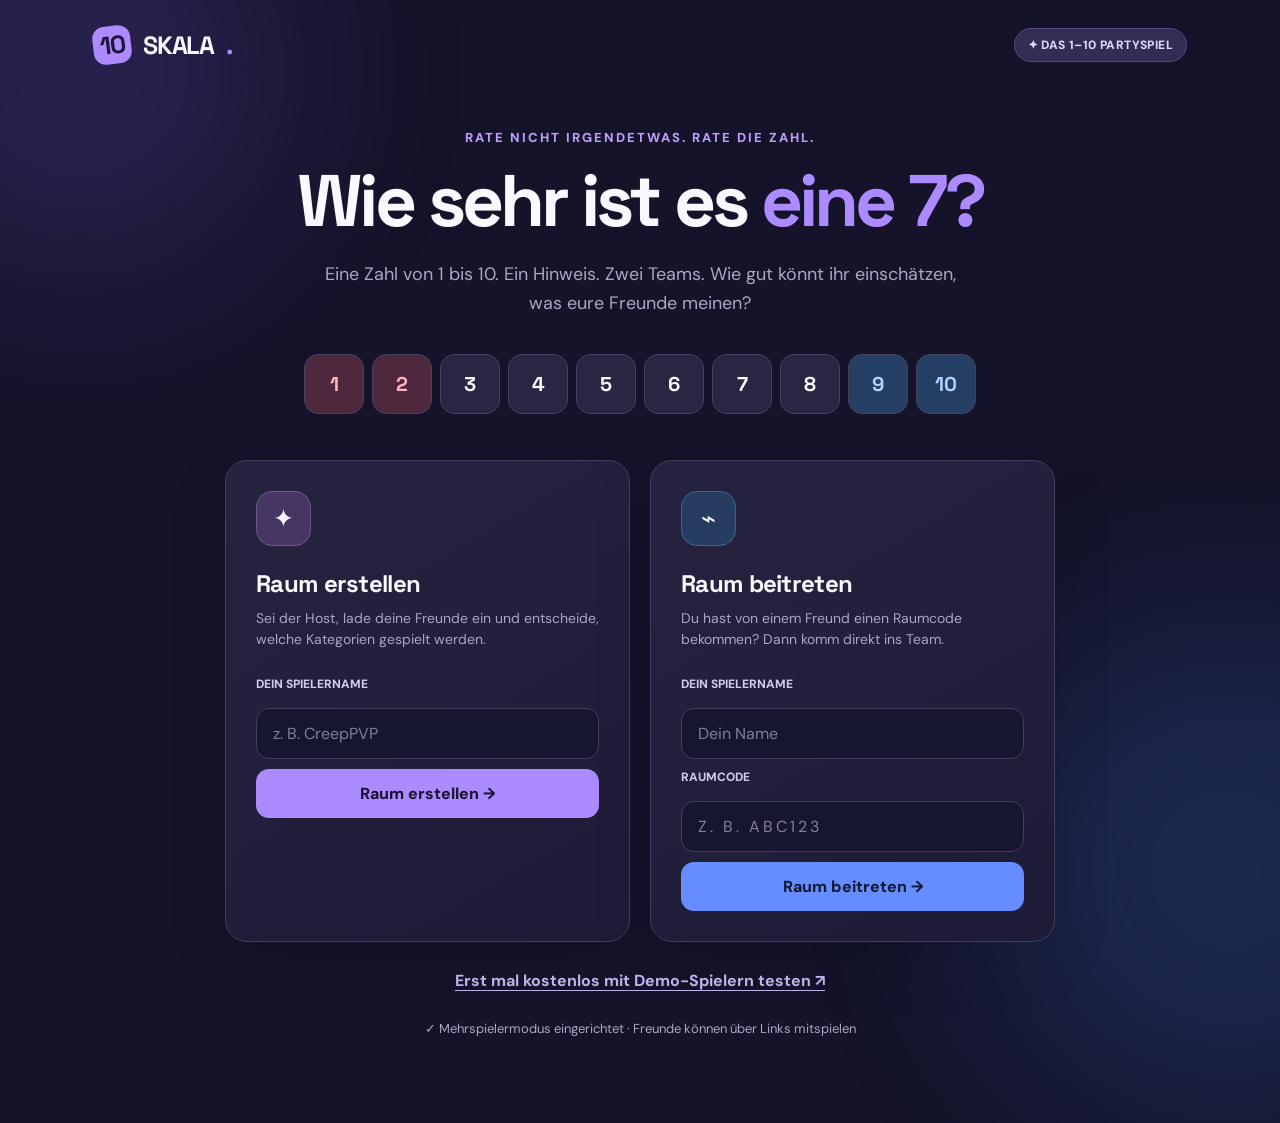
==== commit 16a32a94: "index.html" ====
--- a/SKALA/index.html
+++ b/SKALA/index.html
@@ -73,7 +73,8 @@
   mode: 'home', room: null, code: '', me: '', demoActor: 'demo1',
   demoSecrets: {}, privateValue: null, privateRoundId: '',
   loadedSecretFor: '', selectedGuess: null, unsubscribe: null,
-  pending: false, timer: null, scheduledRound: '', onlineClient: null
+  pending: false, timer: null, scheduledRound: '', onlineClient: null,
+  rescueTimer: null, rescueRoundId: ''
 };
 let toastTimer;
 const esc = value => String(value ?? '').replace(/[&<>"']/g, c => ({'&':'&amp;','<':'&lt;','>':'&gt;','"':'&quot;',"'":'&#39;'}[c]));
@@ -161,7 +162,7 @@
       inner=`<div class="stage-label">DAS ANDERE TEAM RÄT</div><h2>Die Köpfe rauchen!</h2><p class="sub">${addRoundClass(turn.team)} ist am Zug. Ihr seht den Hinweis nach der Auflösung.</p><span class="status-bubble">Team berät sich<span class="waiting-dots"></span></span>`;
     }
   } else {
-    inner=`<div class="stage-label">TIPP ABGEGEBEN</div><h2>Die Auflösung kommt!</h2><div class="answer-word">„${esc(turn.clue)}“</div><p class="sub">${addRoundClass(turn.team)} hat <strong>${turn.guess}</strong> getippt.</p><span class="status-bubble">${chooserMe?'Du deckst jetzt deine Zahl auf.':'Warte auf den Hinweisgeber'}<span class="waiting-dots"></span></span>`;
+    inner=`<div class="stage-label">TIPP ABGEGEBEN</div><h2>Die Auflösung kommt!</h2><div class="answer-word">„${esc(turn.clue)}“</div><p class="sub">${addRoundClass(turn.team)} hat <strong>${turn.guess}</strong> getippt.</p><span class="status-bubble">Die Zahl wird aufgedeckt<span class="waiting-dots"></span></span>${isHost() && state.mode==='online'?'<div style="margin-top:16px"><button class="ghost" data-action="rescue-round">Falls es hängt: Runde jetzt auflösen</button></div>':''}`;
   }
   const history = Object.values(room.history||{}).sort((a,b)=>b.index-a.index).slice(0,5);
   wrap(`${state.mode==='demo'?demoController():''}<div class="game-layout"><div class="room-top" style="margin-bottom:17px"><div><div class="eyebrow" style="margin-bottom:7px">DAS SPIEL LÄUFT</div><h1 class="room-heading">Zahl oder Zufall?</h1></div><div class="roomcode"><span class="codeword">${esc(state.code)}</span><button class="ghost" data-action="copy">⧉</button></div></div>
@@ -175,6 +176,13 @@
     clearTimeout(state.timer); state.scheduledRound=turn.id;
     state.timer=setTimeout(()=>{if(state.room?.status==='playing' && state.room?.turn?.id===turn.id && isHost()) guarded(()=>advanceRound());},12000);
   }
+  // Fallback: Nachdem das Team geraten hat, darf der Host die Zahl sicher aus Firebase
+  // lesen und die Runde auflösen. Vor der Abgabe ist das per Datenbank-Regel verboten.
+  if (state.mode==='online' && isHost() && hasGuess && !done && state.rescueRoundId!==turn.id) {
+    state.rescueRoundId=turn.id;
+    clearTimeout(state.rescueTimer);
+    state.rescueTimer=setTimeout(()=>void rescueRound(turn.id),3000);
+  }
 }
 function finished() {
   const score=scores(state.room), tie=score.red===score.blue, winner=score.red>score.blue?'Team Rot':'Team Blau', winningColor=score.red>score.blue?'var(--red)':'var(--blue)';
@@ -202,7 +210,7 @@
   return { id:`r${index}`,index,team,chooserId:player.id,categoryId:pickCategory(room,prevCategory),startedAt:Date.now() };
 }
 function shuffle(list) {const a=[...list];for(let i=a.length-1;i>0;i--){const j=crypto.getRandomValues(new Uint32Array(1))[0]%(i+1);[a[i],a[j]]=[a[j],a[i]];}return a;}
-function clearRoundUi() {state.privateRoundId='';state.privateValue=null;state.loadedSecretFor='';state.selectedGuess=null;state.scheduledRound='';clearTimeout(state.timer);}
+function clearRoundUi() {state.privateRoundId='';state.privateValue=null;state.loadedSecretFor='';state.selectedGuess=null;state.scheduledRound='';clearTimeout(state.timer);clearTimeout(state.rescueTimer);state.rescueTimer=null;state.rescueRoundId='';}
 function assignTeams(room) {
   const players=shuffle(roomPlayers(room));let r=0,b=0;
   for(let i=0;i<players.length;i++){const p=players[i];const team=i%2?'blue':'red';p.team=team;p.slot=team==='red'?r++:b++;}
@@ -263,6 +271,33 @@
   if(Number.isInteger(t.guess)&&!Number.isInteger(t.target)){t.target=state.demoSecrets[t.id];}
   render();
 }
+async function rescueRound(roundId) {
+  // This fallback never starts or changes a round. It only completes a submitted guess.
+  const room=state.room;
+  if(state.mode!=='online'||!isHost()||room?.status!=='playing'||room.turn?.id!==roundId ||
+     !Number.isInteger(room.turn.guess)||Number.isInteger(room.turn.target))return;
+  const {db,sdk}=state.onlineClient;
+  const turnRef=sdk.ref(db,`rooms/${state.code}/turn`);
+  try {
+    const secretSnapshot=await sdk.get(sdk.ref(db,`secrets/${state.code}/${roundId}`));
+    const number=secretSnapshot.val()?.number;
+    if(!Number.isInteger(number)) {
+      showToast('Die geheime Zahl fehlt. Der Hinweisgeber muss die Seite neu laden.');
+      return;
+    }
+    const fresh=(await sdk.get(turnRef)).val();
+    if(fresh?.id!==roundId||!Number.isInteger(fresh.guess)||Number.isInteger(fresh.target))return;
+    await sdk.set(sdk.ref(db,`rooms/${state.code}/turn/target`),number);
+  } catch(e) {
+    // If the clue giver revealed the number at the same time, that is NOT an error.
+    try {
+      const latest=(await sdk.get(turnRef)).val();
+      if(latest?.id!==roundId || Number.isInteger(latest?.target))return;
+    }catch(_ignored){}
+    console.error('Rundenauflösung fehlgeschlagen:',e);
+    showToast('Auflösen fehlgeschlagen: '+errMessage(e));
+  }
+}
 async function syncPrivateOnline(){
   const t=state.room?.turn;if(state.mode!=='online'||!t||state.room.status!=='playing'||!isChooser()||Number.isInteger(t.target))return;
   const {db,sdk}=state.onlineClient;
@@ -270,10 +305,15 @@
     state.loadedSecretFor=t.id;state.privateValue=null;state.privateRoundId='';
     try {
       const secretRef=sdk.ref(db,`secrets/${state.code}/${t.id}`);
-      const result=await sdk.runTransaction(secretRef,current=>current??{chooserId:state.me,number:randomNumber()}, {applyLocally:false});
-      if(!result.committed && !result.snapshot.exists())throw new Error('Die geheime Zahl konnte nicht erstellt werden.');
+      const existing=await sdk.get(secretRef);
+      let secret=existing.val();
+      if(!existing.exists()){
+        const result=await sdk.runTransaction(secretRef,current=>current===null?{chooserId:state.me,number:randomNumber()}:undefined, {applyLocally:false});
+        secret=result.snapshot.val();
+      }
+      if(!Number.isInteger(secret?.number))throw new Error('Die geheime Zahl konnte nicht geladen werden.');
       if(state.room?.turn?.id!==t.id)return;
-      state.privateValue=result.snapshot.val()?.number;
+      state.privateValue=secret.number;
       state.privateRoundId=t.id;
       render();
     } catch (e) {state.loadedSecretFor='';showToast('Geheime Zahl: '+errMessage(e));return;}
@@ -320,7 +360,7 @@
   state.room=null;attachRoom(code,client);
 }
 function leaveRoom(){
-  clearTimeout(state.timer);if(state.unsubscribe){state.unsubscribe();state.unsubscribe=null;}
+  clearRoundUi();clearTimeout(state.timer);if(state.unsubscribe){state.unsubscribe();state.unsubscribe=null;}
   state.mode='home';state.room=null;state.me='';state.code='';state.privateValue=null;state.privateRoundId='';state.loadedSecretFor='';
   localStorage.removeItem('skala_room');history.replaceState(null,'',location.pathname);render();
 }
@@ -365,6 +405,7 @@
   if(action==='remove-cat'){void guarded(()=>removeCategory(button.dataset.id));return;}
   if(action==='start'){void guarded(startGame);return;}
   if(action==='next'){void guarded(advanceRound);return;}
+  if(action==='rescue-round'){const id=state.room?.turn?.id;if(id)void rescueRound(id);return;}
   if(action==='end'){if(confirm('Spiel wirklich beenden?'))void guarded(endGame);return;}
   if(action==='again'){void guarded(again);return;}
 });
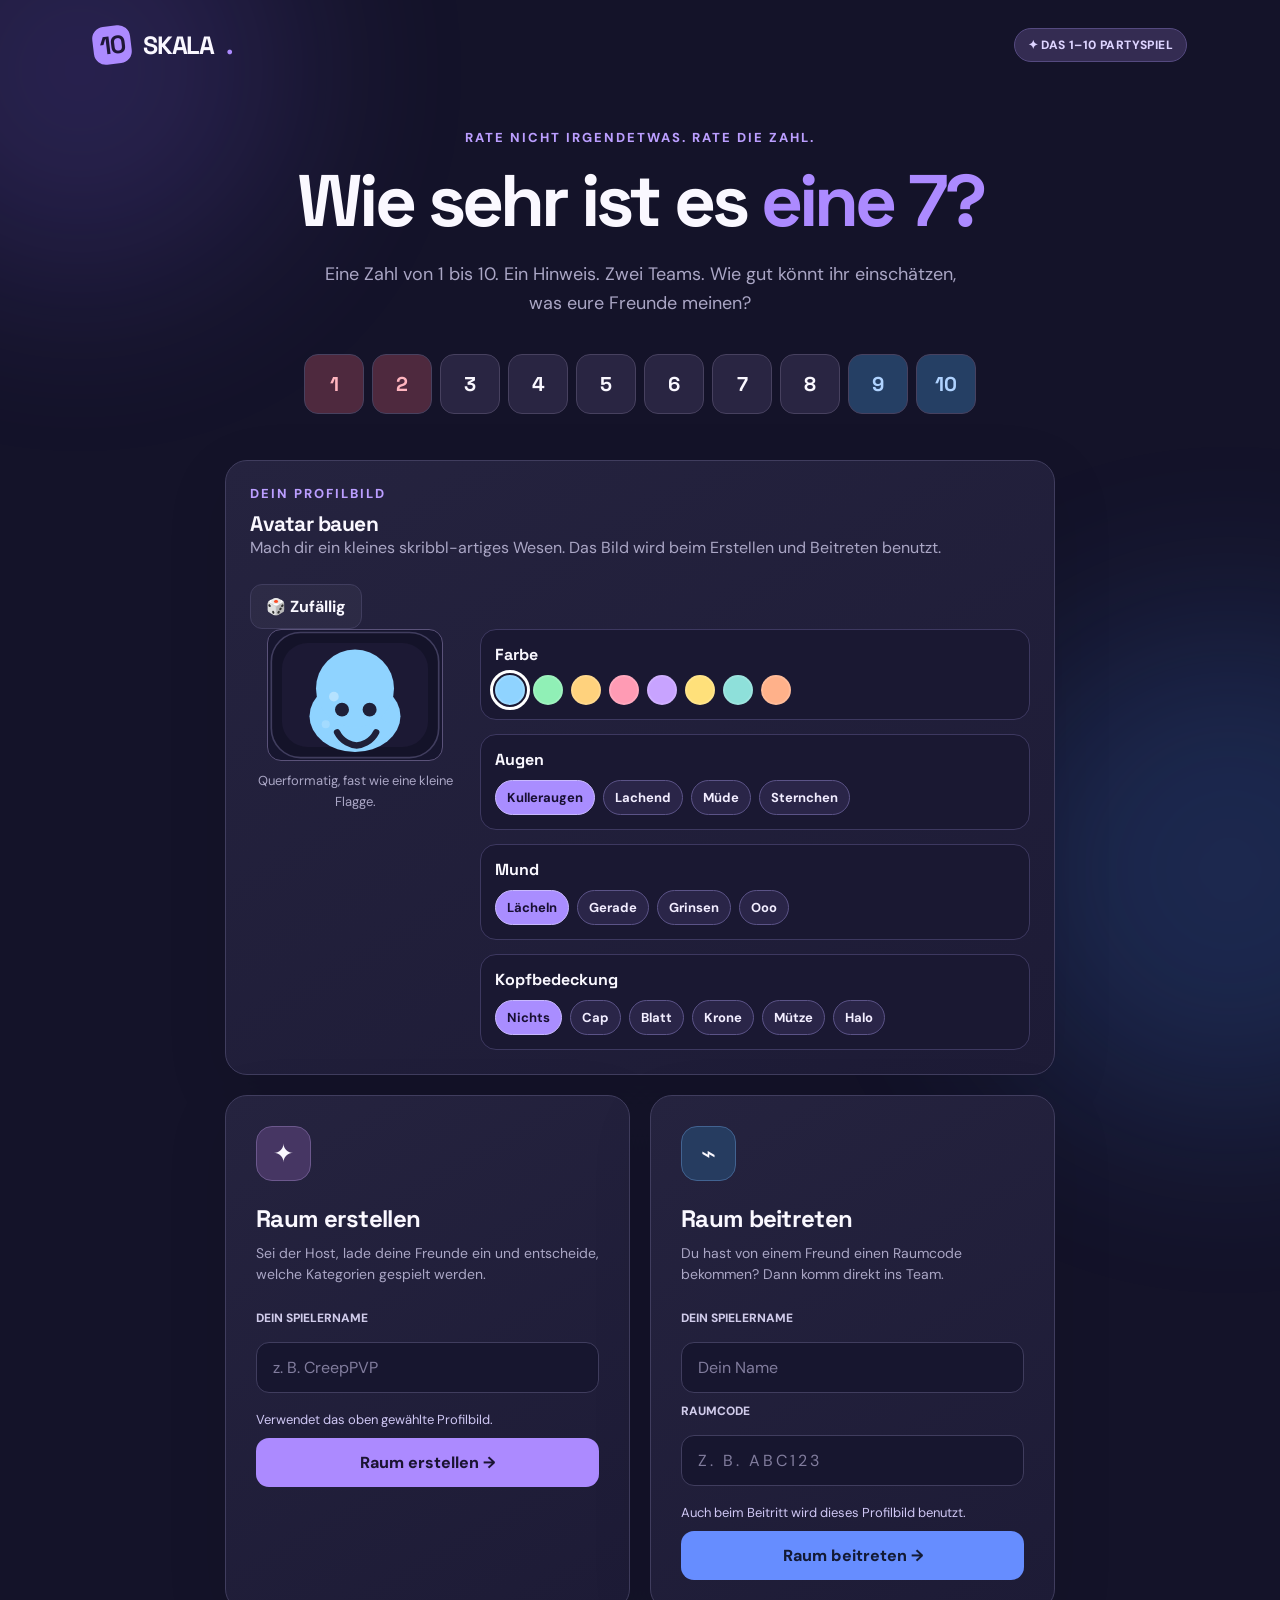
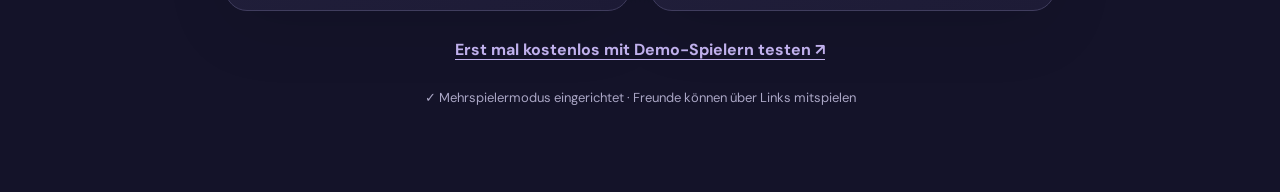
==== commit 3f8af762: "index.html" ====
--- a/SKALA/index.html
+++ b/SKALA/index.html
@@ -11,6 +11,30 @@
   <link href="https://fonts.googleapis.com/css2?family=DM+Sans:wght@400;500;600;700;800&family=Space+Grotesk:wght@400;500;600;700&display=swap" rel="stylesheet" />
   <style>:root{color-scheme:dark;--bg:#141329;--panel:#211f3b;--panel2:#292744;--white:#faf8ff;--muted:#aaa6c5;--line:#403d5e;--purple:#ac8aff;--violet:#8065e7;--red:#ff7184;--blue:#6eafff;--gold:#ffdc7b;--green:#82dfb1}
 *{box-sizing:border-box}html{min-height:100%}body{margin:0;min-height:100vh;font-family:'DM Sans',sans-serif;background:var(--bg);color:var(--white);overflow-x:hidden}.ambient{position:fixed;z-index:-1;pointer-events:none;filter:blur(100px);border-radius:100%;opacity:.18}.ambient-a{width:420px;height:420px;top:-140px;left:-130px;background:#8a6aff}.ambient-b{width:500px;height:500px;right:-200px;bottom:-220px;background:#448cfc}button,input,select{font:inherit}button{cursor:pointer;transition:transform .15s,background .15s,border-color .15s,opacity .15s}button:active{transform:scale(.975)}button:disabled{opacity:.45;cursor:not-allowed}input,select{background:#17162f;border:1px solid var(--line);border-radius:13px;padding:14px 16px;color:var(--white);outline:none;min-width:0;width:100%}input:focus,select:focus{border-color:#ae91ff;box-shadow:0 0 0 3px #ae91ff22}input::placeholder{color:#817c9d}a{color:var(--purple)}.shell{max-width:1150px;margin:0 auto;padding:26px 28px 70px}.topbar{display:flex;align-items:center;justify-content:space-between;gap:16px;margin-bottom:65px}.brand{display:flex;align-items:center;gap:12px;font-family:'Space Grotesk',sans-serif;font-size:25px;font-weight:700;letter-spacing:-1.2px;text-decoration:none;color:var(--white)}.logo{width:38px;height:38px;border-radius:12px;background:#ac8aff;color:#1f1738;display:grid;place-items:center;transform:rotate(-7deg);font-weight:800}.tag{display:inline-flex;gap:7px;align-items:center;color:#ddd4ff;background:#342c52;border:1px solid #554a80;border-radius:999px;padding:8px 13px;font-size:12px;font-weight:800;letter-spacing:.4px;text-transform:uppercase}.ghost{border:1px solid var(--line);background:#ffffff0a;color:var(--white);border-radius:12px;padding:11px 15px;font-weight:700}.ghost:hover{background:#ffffff16}.hero{text-align:center;max-width:880px;margin:0 auto 46px}.eyebrow{color:#bb9eff;font-size:13px;font-weight:800;letter-spacing:2px;text-transform:uppercase}.hero h1{font-family:'Space Grotesk',sans-serif;font-size:clamp(42px,6vw,73px);line-height:1.05;letter-spacing:-3.9px;margin:17px 0 20px}.hero h1 em{font-style:normal;color:var(--purple)}.hero p{color:var(--muted);font-size:18px;line-height:1.65;margin:0 auto;max-width:650px}.scale-strip{display:flex;gap:8px;justify-content:center;align-items:center;margin:35px auto 5px;max-width:720px}.scale-strip span{font-family:'Space Grotesk',sans-serif;flex:1;max-width:60px;aspect-ratio:1;border-radius:14px;background:#292542;border:1px solid #47415f;display:grid;place-items:center;font-size:clamp(12px,2vw,20px);font-weight:700}.scale-strip span:nth-child(1),.scale-strip span:nth-child(2){background:#4e293e;color:#ffb5bf}.scale-strip span:nth-child(9),.scale-strip span:nth-child(10){background:#253f64;color:#b0d3ff}.home-grid{display:grid;grid-template-columns:1fr 1fr;gap:20px;max-width:830px;margin:0 auto}.panel{border:1px solid var(--line);border-radius:22px;background:linear-gradient(150deg,#25233f,#1d1b36);box-shadow:0 18px 65px #00000018}.home-card{padding:30px}.home-card .card-icon{font-size:25px;border:1px solid #6c588d;background:#463663;width:55px;height:55px;border-radius:16px;display:grid;place-items:center;margin-bottom:22px}.home-card:nth-child(2) .card-icon{background:#263c60;border-color:#426391}.home-card h2{font-family:'Space Grotesk';font-size:24px;letter-spacing:-.7px;margin:0 0 9px}.home-card p{color:var(--muted);margin:0 0 25px;line-height:1.5;font-size:14px;min-height:43px}.stack{display:grid;gap:10px}.btn{border:0;background:var(--purple);border-radius:13px;padding:14px 20px;font-weight:800;color:#1b1432;display:inline-flex;align-items:center;justify-content:center;gap:9px}.btn:hover{background:#b99cff}.btn.secondary{background:#668dff;color:#131a35}.btn.secondary:hover{background:#87a5ff}.btn.red{background:var(--red)}.btn.sm{padding:10px 14px;font-size:13px;border-radius:10px}.btn:disabled{opacity:.5}.demo-link{display:block;text-align:center;margin:27px auto;color:#c0b0ec;background:none;border:0;text-decoration:underline;text-underline-offset:4px;font-weight:700}.room-top{display:flex;justify-content:space-between;gap:14px;align-items:center;margin-bottom:28px;flex-wrap:wrap}.room-heading{font-family:'Space Grotesk';font-size:clamp(27px,4vw,38px);font-weight:700;letter-spacing:-1.6px;margin:0}.sub{color:var(--muted);font-size:14px;line-height:1.5}.roomcode{border:1px dashed #8777bd;background:#2c2648;border-radius:14px;padding:11px 16px;display:flex;gap:14px;align-items:center}.codeword{font:700 22px 'Space Grotesk';letter-spacing:3px}.room-actions{display:flex;gap:10px;flex-wrap:wrap}.roomcode button{font-size:13px}.section-title{font:700 21px 'Space Grotesk';letter-spacing:-.5px;margin:0 0 12px}.lobby-grid{display:grid;grid-template-columns:1.1fr .9fr;gap:18px}.team-grid{display:grid;grid-template-columns:1fr 1fr;gap:14px}.team-card{padding:20px;min-height:275px}.team-card.red{border-color:#9c4458;background:linear-gradient(160deg,#48263b,#25203a)}.team-card.blue{border-color:#3c669a;background:linear-gradient(160deg,#243c62,#22213d)}.team-title{display:flex;gap:9px;align-items:center;font:700 19px 'Space Grotesk'}.team-title .circle{display:inline-block;width:12px;height:12px;border-radius:50%}.red .circle{background:var(--red)}.blue .circle{background:var(--blue)}.member{display:flex;align-items:center;gap:10px;background:#16152955;border-radius:11px;padding:10px 11px;margin-top:9px;font-size:14px}.avatar{display:grid;place-items:center;border-radius:10px;width:31px;height:31px;flex:none;font-weight:800;background:#ffffff19}.tiny{font-size:11px;color:var(--muted);margin-left:auto}.empty{color:var(--muted);font-size:13px;padding:14px 0}.settings{padding:23px}.cat-list{max-height:286px;overflow:auto;display:flex;flex-wrap:wrap;gap:8px;padding:3px 4px 4px 0}.cat-pill{background:#342d51;border:1px solid #584b7b;color:#eee8ff;border-radius:9px;padding:9px 11px;font-size:12px;font-weight:700;display:inline-flex;align-items:center;gap:8px}.cat-pill button{border:0;background:none;color:#c1acdf;padding:0 2px;font-size:15px;line-height:1}.cat-add{margin-top:18px;padding-top:18px;border-top:1px solid var(--line)}.field-label{color:#d0cbea;font-size:12px;font-weight:800;margin:0 0 6px;display:block}.cat-fields{display:grid;grid-template-columns:1fr 1fr;gap:10px}.cat-fields .wide{grid-column:1/-1}.full{width:100%}.lobby-footer{display:flex;justify-content:space-between;align-items:center;gap:18px;flex-wrap:wrap;margin-top:20px}.lobby-footer .btn{min-width:200px}.note{color:var(--muted);font-size:13px;line-height:1.6}.select-inline{width:auto;max-width:210px;padding:8px 12px}.game-layout{max-width:880px;margin:auto}.scoreboard{display:grid;grid-template-columns:1fr auto 1fr;gap:12px;align-items:center;margin-bottom:18px}.score{border:1px solid var(--line);padding:16px 20px;border-radius:16px;display:flex;align-items:center;gap:13px;background:#25233f}.score.red{border-color:#844357}.score.blue{border-color:#41618c;flex-direction:row-reverse}.score .pts{font:700 35px 'Space Grotesk'}.score .teammeta{font-size:12px;color:var(--muted);line-height:1.5}.score.blue .teammeta{text-align:right}.versus{font:700 12px 'Space Grotesk';color:#8b86a8;letter-spacing:2px}.turnline{display:flex;align-items:center;justify-content:space-between;gap:14px;margin:22px 0 13px;flex-wrap:wrap}.round{color:var(--muted);font-size:13px;font-weight:800;letter-spacing:1.5px;text-transform:uppercase}.turn-person{font-size:14px;color:#ded9f3}.turn-person strong{color:white}.stage{padding:35px;text-align:center;position:relative;overflow:hidden}.stage:before{content:'';position:absolute;inset:0 0 auto;height:4px;background:linear-gradient(90deg,var(--red),var(--purple),var(--blue))}.stage-label{font-size:12px;letter-spacing:1.8px;color:#bca8f4;font-weight:800;text-transform:uppercase;margin-bottom:12px}.stage h2{font:700 clamp(24px,4vw,36px) 'Space Grotesk';letter-spacing:-1px;margin:0 0 15px}.spectrum{margin:20px auto 30px;max-width:610px}.spectrum-bar{height:14px;border-radius:99px;background:linear-gradient(90deg,#ff7c96,#e4b073,#d4d879,#71c9b1,#78aaff);position:relative;margin-bottom:14px}.spectrum-ends{display:flex;justify-content:space-between;font-size:12px;color:var(--muted);font-weight:800;gap:14px;text-align:left}.spectrum-ends span:last-child{text-align:right}.big-number{font:800 95px/1 'Space Grotesk';letter-spacing:-6px;color:var(--gold);text-shadow:0 5px 32px #f2c96035;margin:16px auto 12px}.reveal-grid{display:grid;grid-template-columns:1fr 1fr;gap:12px;max-width:500px;margin:22px auto}.result-box{border-radius:15px;background:#302c4a;border:1px solid #514a6d;padding:17px}.result-box .n{font:800 58px 'Space Grotesk';line-height:1.1}.result-box p{color:var(--muted);font-size:12px;margin:5px 0 0}.result-box.target .n{color:var(--gold)}.points-burst{font:800 20px 'Space Grotesk';margin:12px;color:var(--green)}.answer-word{font:700 clamp(28px,5vw,42px) 'Space Grotesk';color:var(--white);margin:12px 0 19px;overflow-wrap:anywhere}.input-row{max-width:480px;margin:20px auto 5px;display:flex;gap:9px}.input-row .btn{white-space:nowrap}.number-grid{display:grid;grid-template-columns:repeat(10,1fr);gap:7px;margin:22px auto;max-width:620px}.number-grid button{aspect-ratio:1;min-width:0;border:1px solid #5e5678;background:#302c4b;color:white;border-radius:12px;font:700 20px 'Space Grotesk'}.number-grid button.selected,.number-grid button:hover{background:var(--purple);color:#211636;border-color:var(--purple)}.status-bubble{display:inline-block;border:1px solid var(--line);background:#302c4a;border-radius:13px;padding:13px 18px;color:#d4cfeb;font-size:14px;line-height:1.5;margin:18px 0}.game-footer{display:flex;align-items:center;justify-content:space-between;gap:14px;flex-wrap:wrap;margin-top:16px}.game-footer .note{max-width:620px}.history{margin:30px auto 0}.history h3{font:700 18px 'Space Grotesk'}.history-items{display:grid;gap:8px}.history-item{display:grid;grid-template-columns:45px 1fr auto;align-items:center;gap:10px;background:#211f3a;border:1px solid #403b5c;border-radius:11px;padding:12px;font-size:13px}.history-item .num{color:var(--muted)}.history-item strong{color:var(--gold)}.end-card{text-align:center;padding:45px 24px}.end-card h2{font:700 clamp(32px,5vw,55px) 'Space Grotesk';margin:12px}.winner{font:700 22px 'Space Grotesk';margin:15px auto 30px}.demo-controller{border:1px solid #675a8c;background:#30284a;border-radius:13px;padding:9px 13px;display:flex;justify-content:space-between;align-items:center;gap:12px;margin-bottom:15px;flex-wrap:wrap}.demo-controller .sub{font-size:12px}.demo-controller select{max-width:200px}.toast{position:fixed;z-index:100;bottom:22px;left:50%;transform:translateX(-50%) translateY(15px);padding:13px 19px;border-radius:13px;background:#f5eaff;color:#251d38;box-shadow:0 12px 50px #0006;font-weight:800;font-size:13px;opacity:0;transition:.2s;pointer-events:none;max-width:90vw;text-align:center}.toast.show{opacity:1;transform:translateX(-50%) translateY(0)}.muted{color:var(--muted)}.small{font-size:12px}.separator{height:1px;background:var(--line);margin:22px 0}.info-callout{margin:18px auto 0;max-width:830px;background:#29223e;border:1px solid #665283;padding:12px 18px;border-radius:12px;color:#bdb0db;font-size:12px;line-height:1.6}.waiting-dots:after{content:'...';animation:blink 1.3s infinite}@keyframes blink{0%,40%{opacity:.2}60%,100%{opacity:1}}@media(max-width:800px){.lobby-grid{grid-template-columns:1fr}.topbar{margin-bottom:42px}}@media(max-width:620px){.shell{padding:20px 14px 50px}.hero h1{letter-spacing:-2px}.hero p{font-size:15px}.scale-strip{gap:4px}.scale-strip span{border-radius:8px}.home-grid{grid-template-columns:1fr;gap:13px}.home-card{padding:23px}.home-card p{min-height:auto}.team-card{padding:13px;min-height:210px}.member{gap:6px;padding:8px;font-size:12px}.member .tiny{display:none}.stage{padding:30px 15px}.number-grid{gap:4px}.number-grid button{font-size:16px;border-radius:8px}.score{padding:12px;gap:6px}.score .pts{font-size:28px}.roomcode{width:100%;justify-content:space-between}.input-row{flex-direction:column}.history-item{grid-template-columns:30px 1fr auto}.game-footer .btn{width:100%}}
+
+/* Host-Spieleverwaltung */
+.member{flex-wrap:wrap}.member-name{min-width:0;flex:1;overflow-wrap:anywhere}
+.member-admin{display:flex;gap:5px;margin-left:auto;flex-wrap:wrap;justify-content:flex-end}
+.member-admin button{background:#ffffff13;border:1px solid #ffffff35;border-radius:8px;color:#f3ecff;padding:6px 8px;font-size:11px;font-weight:800;white-space:nowrap}
+.member-admin button:hover{background:#ffffff2d}
+.member-admin .kick{border-color:#c65a70;color:#ffc2cf}
+.member-admin button:disabled{opacity:.4}
+.team-manage{padding:20px;margin-top:18px}
+.team-manage h3{font:700 19px 'Space Grotesk';margin:0 0 8px}
+.team-manage .team-card{min-height:0}
+@media(max-width:620px){.member-admin{width:100%;justify-content:flex-start;margin-left:0;padding-left:35px}.member-admin button{flex:1}}
+
+.avatar-thumb,.avatar-flag,.avatar-big,.avatar-mini{overflow:hidden;border:1px solid #5a5279;background:#17162f;border-radius:14px;display:grid;place-items:center;flex:none}
+.avatar-thumb{width:56px;height:44px}.avatar-flag{width:72px;height:54px}.avatar-big{width:176px;height:132px}.avatar-mini{width:42px;height:32px;border-radius:10px}
+.avatar-svg{width:100%;height:100%;display:block}.muted{color:var(--muted)}.small{font-size:12px}
+.home-avatar-panel{max-width:830px;margin:0 auto 20px;padding:24px}.avatar-builder{display:grid;grid-template-columns:210px 1fr;gap:20px;align-items:start}.avatar-preview-wrap{display:grid;gap:10px;justify-items:center}.avatar-preview-wrap .note{text-align:center}.avatar-controls{display:grid;gap:14px}
+.option-block{background:#1a1832;border:1px solid #3d3860;border-radius:16px;padding:14px}.option-block h3{margin:0 0 10px;font:700 16px 'Space Grotesk'}.swatch-row,.chip-row{display:flex;flex-wrap:wrap;gap:8px}.swatch{width:30px;height:30px;border-radius:999px;border:2px solid #ffffff20;background:var(--sw);padding:0}.swatch.active{outline:3px solid #ffffff;outline-offset:2px}.option-chip{padding:8px 11px;border-radius:999px;border:1px solid #5b5387;background:#2a2548;color:#f2edff;font-size:13px;font-weight:700}.option-chip.active{background:#a98dff;color:#180f32;border-color:#c8b8ff}
+.member{align-items:center}.member-name{display:flex;flex-direction:column;gap:2px;min-width:0}.member-name strong,.side-player-name{display:block;white-space:nowrap;overflow:hidden;text-overflow:ellipsis}.member-admin{margin-left:auto;display:flex;gap:6px;flex-wrap:wrap}.member-admin button{border:1px solid #5f567f;background:#2b2746;color:#fff;border-radius:9px;padding:7px 9px;font-size:12px;font-weight:700}.member-admin .kick{background:#492634;border-color:#784253}
+.turn-chip{display:inline-flex;align-items:center;gap:6px;background:#362d57;border:1px solid #5e4f8a;color:#eee6ff;border-radius:999px;padding:6px 10px;font-size:11px;font-weight:800;text-transform:uppercase;letter-spacing:.4px}
+.team-side{padding:16px;position:sticky;top:14px}.team-side.red{border-color:#8d4458;background:linear-gradient(160deg,#412335,#201e37)}.team-side.blue{border-color:#3e6696;background:linear-gradient(160deg,#21395d,#1f1f38)}.team-side .team-title{justify-content:space-between;flex-wrap:wrap}.team-side .sub{margin-top:4px}.side-player{display:flex;gap:10px;align-items:center;background:#11122470;border:1px solid #ffffff0c;border-radius:14px;padding:10px 11px;margin-top:10px}.side-player.active-turn{box-shadow:0 0 0 2px #ffffff24 inset;border-color:#ffffff24}.side-player-meta{min-width:0;flex:1}.side-role{font-size:11px;color:#d4c9ff;font-weight:800;letter-spacing:.4px;text-transform:uppercase}
+.team-shell{display:grid;grid-template-columns:250px minmax(0,1fr) 250px;gap:16px;align-items:start}.center-stack{min-width:0}.join-tip{margin-top:8px;color:#cfc7f4;font-size:13px}.home-grid.tight p{min-height:inherit}.section-subtitle{margin:0 0 14px;color:var(--muted)}
+@media (max-width:980px){.avatar-builder,.team-shell,.lobby-grid,.home-grid,.team-grid{grid-template-columns:1fr}.team-side{position:static}.avatar-big{width:150px;height:112px}}
+
 </style>
 </head>
 <body>
@@ -66,6 +90,89 @@
   ['Wie hilfreich ist dieser Gegenstand?', 'Komplett nutzlos', 'Super praktisch'],
   ['Wie gemütlich ist dieser Ort?', 'Unbequem', 'Super gemütlich']
 ];
+const AVATAR_COLORS=['#8fd3ff','#90f0b6','#ffd27d','#ff9bb4','#c8a3ff','#ffe07a','#8ee0da','#ffb18a'];
+const EYE_OPTIONS=[['dot','Kulleraugen'],['happy','Lachend'],['sleepy','Müde'],['star','Sternchen']];
+const MOUTH_OPTIONS=[['smile','Lächeln'],['flat','Gerade'],['grin','Grinsen'],['wow','Ooo']];
+const HAT_OPTIONS=[['none','Nichts'],['cap','Cap'],['leaf','Blatt'],['crown','Krone'],['beanie','Mütze'],['halo','Halo']];
+const DEFAULT_AVATAR={color:AVATAR_COLORS[0],eyes:'dot',mouth:'smile',hat:'none'};
+const DEMO_AVATARS=[
+  {color:'#8fd3ff',eyes:'happy',mouth:'smile',hat:'cap'},
+  {color:'#ff9bb4',eyes:'dot',mouth:'grin',hat:'leaf'},
+  {color:'#90f0b6',eyes:'sleepy',mouth:'flat',hat:'none'},
+  {color:'#ffd27d',eyes:'star',mouth:'wow',hat:'crown'},
+  {color:'#c8a3ff',eyes:'dot',mouth:'smile',hat:'beanie'},
+  {color:'#8ee0da',eyes:'happy',mouth:'grin',hat:'halo'}
+];
+function sanitizeAvatar(raw){
+  const obj=(raw&&typeof raw==='object')?raw:{};
+  const color=AVATAR_COLORS.includes(obj.color)?obj.color:DEFAULT_AVATAR.color;
+  const eyes=EYE_OPTIONS.some(x=>x[0]===obj.eyes)?obj.eyes:DEFAULT_AVATAR.eyes;
+  const mouth=MOUTH_OPTIONS.some(x=>x[0]===obj.mouth)?obj.mouth:DEFAULT_AVATAR.mouth;
+  const hat=HAT_OPTIONS.some(x=>x[0]===obj.hat)?obj.hat:DEFAULT_AVATAR.hat;
+  return {color,eyes,mouth,hat};
+}
+function storedAvatar(){
+  try{return sanitizeAvatar(JSON.parse(localStorage.getItem('skala_avatar')||'null'));}
+  catch(_){return {...DEFAULT_AVATAR};}
+}
+function saveAvatarDraft(){localStorage.setItem('skala_avatar',JSON.stringify(state.avatarDraft));}
+function randomAvatar(){
+  return sanitizeAvatar({
+    color:AVATAR_COLORS[Math.floor(Math.random()*AVATAR_COLORS.length)],
+    eyes:EYE_OPTIONS[Math.floor(Math.random()*EYE_OPTIONS.length)][0],
+    mouth:MOUTH_OPTIONS[Math.floor(Math.random()*MOUTH_OPTIONS.length)][0],
+    hat:HAT_OPTIONS[Math.floor(Math.random()*HAT_OPTIONS.length)][0]
+  });
+}
+function hatMarkup(a){
+  if(a.hat==='cap')return `<path d="M28 30c10-8 33-10 49 0l-5 9H33z" fill="#7b64e7"/><path d="M50 31c9-2 19 0 27 6" stroke="#d7ccff" stroke-width="5" stroke-linecap="round"/>`;
+  if(a.hat==='leaf')return `<path d="M53 14c18 6 24 19 16 30-18-2-26-14-16-30Z" fill="#5ed18d"/><path d="M57 18c0 10-4 17-10 23" stroke="#d7ffe6" stroke-width="3" stroke-linecap="round"/>`;
+  if(a.hat==='crown')return `<path d="M28 34h49l-3 11H31z" fill="#f3c04d"/><path d="M28 34l10-13 11 9 7-13 10 13 11-9 0 13" fill="#ffd95e" stroke="#fcecb3" stroke-width="3" stroke-linejoin="round"/>`;
+  if(a.hat==='beanie')return `<path d="M27 35c0-15 11-25 26-25s26 10 26 25H27Z" fill="#5db4ff"/><rect x="29" y="33" width="48" height="11" rx="6" fill="#e6f4ff"/><circle cx="53" cy="10" r="6" fill="#e6f4ff"/>`;
+  if(a.hat==='halo')return `<ellipse cx="53" cy="18" rx="21" ry="8" fill="none" stroke="#ffe484" stroke-width="5"/>`;
+  return '';
+}
+function eyesMarkup(a){
+  if(a.eyes==='happy')return `<path d="M40 51c3-5 8-5 11 0" stroke="#1f2038" stroke-width="4" stroke-linecap="round" fill="none"/><path d="M56 51c3-5 8-5 11 0" stroke="#1f2038" stroke-width="4" stroke-linecap="round" fill="none"/>`;
+  if(a.eyes==='sleepy')return `<path d="M39 50h12" stroke="#1f2038" stroke-width="4" stroke-linecap="round"/><path d="M56 50h12" stroke="#1f2038" stroke-width="4" stroke-linecap="round"/>`;
+  if(a.eyes==='star')return `<path d="M44 42l2 5 5 .3-4 3 1.3 5-4.3-2.5L40 55l1.3-5-4-3 5-.3z" fill="#1f2038"/><path d="M61 42l2 5 5 .3-4 3 1.3 5-4.3-2.5L57 55l1.3-5-4-3 5-.3z" fill="#1f2038"/>`;
+  return `<circle cx="45" cy="49" r="4.3" fill="#1f2038"/><circle cx="62" cy="49" r="4.3" fill="#1f2038"/>`;
+}
+function mouthMarkup(a){
+  if(a.mouth==='flat')return `<path d="M43 66h22" stroke="#1f2038" stroke-width="4" stroke-linecap="round"/>`;
+  if(a.mouth==='grin')return `<rect x="42" y="61" width="23" height="11" rx="6" fill="#fff6ff" stroke="#1f2038" stroke-width="3"/><path d="M53.5 61v11" stroke="#1f2038" stroke-width="2"/>`;
+  if(a.mouth==='wow')return `<circle cx="54" cy="66" r="6" fill="#1f2038"/>`;
+  return `<path d="M42 63c3 6 9 8 12 8s9-2 12-8" stroke="#1f2038" stroke-width="4" stroke-linecap="round" fill="none"/>`;
+}
+function avatarSvgMarkup(raw,label='Avatar'){
+  const a=sanitizeAvatar(raw);
+  return `<svg class="avatar-svg" viewBox="0 0 106 80" role="img" aria-label="${esc(label)}" xmlns="http://www.w3.org/2000/svg"><rect x="1.5" y="1.5" width="103" height="77" rx="18" fill="#141329" stroke="#403d5e"/><rect x="8" y="8" width="90" height="64" rx="16" fill="#1c1934"/><ellipse cx="53" cy="53" rx="28" ry="22" fill="${a.color}"/><circle cx="32" cy="51" r="6" fill="${a.color}"/><circle cx="74" cy="51" r="6" fill="${a.color}"/><circle cx="53" cy="36" r="24" fill="${a.color}"/>${hatMarkup(a)}${eyesMarkup(a)}${mouthMarkup(a)}<circle cx="40" cy="41" r="3" fill="#ffffff55"/><circle cx="35" cy="58" r="2.5" fill="#ffffff2e"/></svg>`;
+}
+function avatarPreview(raw,cls='avatar-thumb',label='Avatar'){return `<div class="${cls}">${avatarSvgMarkup(raw,label)}</div>`;}
+function avatarOptionButtons(field,options,current){
+  return options.map(([value,label])=>`<button type="button" class="option-chip ${current===value?'active':''}" data-action="set-avatar" data-field="${field}" data-value="${value}">${label}</button>`).join('');
+}
+function avatarEditor(){
+  const a=sanitizeAvatar(state.avatarDraft);
+  return `<section class="panel home-avatar-panel"><div style="display:flex;justify-content:space-between;gap:12px;align-items:center;flex-wrap:wrap"><div><div class="eyebrow" style="margin-bottom:8px">DEIN PROFILBILD</div><h2 class="section-title" style="margin:0">Avatar bauen</h2><p class="section-subtitle">Mach dir ein kleines skribbl-artiges Wesen. Das Bild wird beim Erstellen und Beitreten benutzt.</p></div><button class="ghost" type="button" data-action="random-avatar">🎲 Zufällig</button></div><div class="avatar-builder"><div class="avatar-preview-wrap">${avatarPreview(a,'avatar-big','Dein Avatar')}<div class="note">Querformatig, fast wie eine kleine Flagge.</div></div><div class="avatar-controls"><div class="option-block"><h3>Farbe</h3><div class="swatch-row">${AVATAR_COLORS.map(c=>`<button type="button" class="swatch ${a.color===c?'active':''}" data-action="set-avatar" data-field="color" data-value="${c}" style="--sw:${c}" aria-label="Farbe auswählen"></button>`).join('')}</div></div><div class="option-block"><h3>Augen</h3><div class="chip-row">${avatarOptionButtons('eyes',EYE_OPTIONS,a.eyes)}</div></div><div class="option-block"><h3>Mund</h3><div class="chip-row">${avatarOptionButtons('mouth',MOUTH_OPTIONS,a.mouth)}</div></div><div class="option-block"><h3>Kopfbedeckung</h3><div class="chip-row">${avatarOptionButtons('hat',HAT_OPTIONS,a.hat)}</div></div></div></div></section>`;
+}
+function playerAvatar(p,cls='avatar-thumb'){ return avatarPreview(p?.avatar||DEFAULT_AVATAR,cls,`${p?.name||'Spieler'} Avatar`); }
+function roundPlayerStatus(room,p){
+  const t=room?.turn;
+  if(!t||room.status!=='playing') return p.slot!=null?`#${(p.slot||0)+1}`:'wartet';
+  if(t.chooserId===p.id && !t.clue) return 'schreibt Hinweis';
+  if(t.chooserId===p.id && t.clue && !Number.isInteger(t.guess)) return 'wartet aufs Team';
+  if(Number.isInteger(t.guess) && !Number.isInteger(t.target)) return t.chooserId===p.id?'löst gleich auf':'wartet';
+  if(t.team===p.team && t.clue && !Number.isInteger(t.guess)) return p.id===t.chooserId?'schaut zu':'rät mit';
+  if(t.team!==p.team && t.clue) return 'schaut zu';
+  if(t.team===p.team) return 'gleich dran';
+  return 'wartet';
+}
+function sideTeamPanel(room,team){
+  const players=teamPlayers(room,team), active=room.turn?.team===team;
+  return `<aside class="panel team-side ${team}"><div class="team-title"><span><span class="circle"></span> ${team==='red'?'Team Rot':'Team Blau'}</span>${active?'<span class="turn-chip">Jetzt dran</span>':''}</div><div class="sub">${players.length} Spieler · Alle sehen das Wort, nur das aktive Team rät.</div>${players.map(p=>`<div class="side-player ${room.turn?.chooserId===p.id?'active-turn':''}">${playerAvatar(p,'avatar-flag')}<div class="side-player-meta"><strong class="side-player-name">${esc(p.name)}${room.hostId===p.id?' 👑':''}${state.me===p.id?' (du)':''}</strong><div class="side-role">${esc(roundPlayerStatus(room,p))}</div></div></div>`).join('')||'<p class="empty">Keine Spieler</p>'}</aside>`;
+}
+
 
 const app = document.getElementById('app');
 const toastEl = document.getElementById('toast');
@@ -74,7 +181,7 @@
   demoSecrets: {}, privateValue: null, privateRoundId: '',
   loadedSecretFor: '', selectedGuess: null, unsubscribe: null,
   pending: false, timer: null, scheduledRound: '', onlineClient: null,
-  rescueTimer: null, rescueRoundId: ''
+  rescueTimer: null, rescueRoundId: '', secretError: '', secretStartedAt: 0, secretTimer: null, secretToken: 0, secretRetryCount: 0, avatarDraft: storedAvatar()
 };
 let toastTimer;
 const esc = value => String(value ?? '').replace(/[&<>"']/g, c => ({'&':'&amp;','<':'&lt;','>':'&gt;','"':'&quot;',"'":'&#39;'}[c]));
@@ -82,6 +189,20 @@
 const randomNumber = () => (crypto.getRandomValues(new Uint32Array(1))[0] % 10) + 1;
 const roomPlayers = room => Object.entries(room?.players || {}).map(([id, person]) => ({id, ...person})).sort((a,b) => (a.joinedAt || 0) - (b.joinedAt || 0));
 const teamPlayers = (room, team) => roomPlayers(room).filter(p => p.team === team).sort((a,b) => (a.slot ?? 0) - (b.slot ?? 0));
+// In alten Räumen sind Team und Position vor dem Start eventuell noch nicht gespeichert.
+// Diese Vorschau ergänzt nur fehlende Teams; vorhandene Host-Zuweisungen bleiben erhalten.
+function previewPlayers(room) {
+  const people=roomPlayers(room).map(p=>({...p}));
+  let r=people.filter(p=>p.team==='red').length, b=people.filter(p=>p.team==='blue').length;
+  for(const p of people){if(p.team!=='red'&&p.team!=='blue'){p.team=r<=b?'red':'blue';if(p.team==='red')r++;else b++;}}
+  for(const team of ['red','blue']){
+    const members=people.filter(p=>p.team===team).sort((a,b)=>((a.slot??9999)-(b.slot??9999)) || (a.joinedAt||0)-(b.joinedAt||0));
+    members.forEach((p,i)=>p.slot=i);
+  }
+  return people;
+}
+const lobbyTeamPlayers=(room,team)=>previewPlayers(room).filter(p=>p.team===team).sort((a,b)=>a.slot-b.slot);
+const canStartTeams=(room)=>lobbyTeamPlayers(room,'red').length>=2 && lobbyTeamPlayers(room,'blue').length>=2;
 const isHost = () => state.me && state.room?.hostId === state.me;
 const isChooser = () => state.me && state.room?.turn?.chooserId === state.me;
 const myPlayer = () => state.room?.players?.[state.me] || null;
@@ -107,33 +228,48 @@
 function wrap(content, room = false) {
   app.innerHTML = `<div class="shell"><header class="topbar"><a href="./" class="brand" data-action="leave"><span class="logo">10</span> SKALA<span style="color:var(--purple)">.</span></a><div class="tag">✦ Das 1–10 Partyspiel</div></header>${content}</div>`;
 }
+
 function home() {
   const queryCode = (new URLSearchParams(location.search).get('room') || '').toUpperCase().replace(/[^A-Z0-9]/g,'').slice(0,6);
   wrap(`<section class="hero"><div class="eyebrow">RATE NICHT IRGENDETWAS. RATE DIE ZAHL.</div><h1>Wie sehr ist es <em>eine 7?</em></h1><p>Eine Zahl von 1 bis 10. Ein Hinweis. Zwei Teams. Wie gut könnt ihr einschätzen, was eure Freunde meinen?</p><div class="scale-strip">${Array.from({length:10},(_,i)=>`<span>${i+1}</span>`).join('')}</div></section>
-  <div class="home-grid">
-    <section class="panel home-card"><div class="card-icon">✦</div><h2>Raum erstellen</h2><p>Sei der Host, lade deine Freunde ein und entscheide, welche Kategorien gespielt werden.</p><form id="create-form" class="stack"><label class="field-label" for="create-name">DEIN SPIELERNAME</label><input id="create-name" maxlength="18" required placeholder="z. B. CreepPVP" autocomplete="nickname" value="${esc(localStorage.getItem('skala_name') || '')}"/><button class="btn full" type="submit">Raum erstellen →</button></form></section>
-    <section class="panel home-card"><div class="card-icon">⌁</div><h2>Raum beitreten</h2><p>Du hast von einem Freund einen Raumcode bekommen? Dann komm direkt ins Team.</p><form id="join-form" class="stack"><label class="field-label" for="join-name">DEIN SPIELERNAME</label><input id="join-name" maxlength="18" required placeholder="Dein Name" autocomplete="nickname" value="${esc(localStorage.getItem('skala_name') || '')}"/><label class="field-label" for="join-code">RAUMCODE</label><input id="join-code" maxlength="6" required placeholder="Z. B. ABC123" value="${esc(queryCode)}" style="text-transform:uppercase;letter-spacing:3px"/><button class="btn secondary full" type="submit">Raum beitreten →</button></form></section>
+  ${avatarEditor()}
+  <div class="home-grid tight">
+    <section class="panel home-card"><div class="card-icon">✦</div><h2>Raum erstellen</h2><p>Sei der Host, lade deine Freunde ein und entscheide, welche Kategorien gespielt werden.</p><form id="create-form" class="stack"><label class="field-label" for="create-name">DEIN SPIELERNAME</label><input id="create-name" maxlength="18" required placeholder="z. B. CreepPVP" autocomplete="nickname" value="${esc(localStorage.getItem('skala_name') || '')}"/><div class="join-tip">Verwendet das oben gewählte Profilbild.</div><button class="btn full" type="submit">Raum erstellen →</button></form></section>
+    <section class="panel home-card"><div class="card-icon">⌁</div><h2>Raum beitreten</h2><p>Du hast von einem Freund einen Raumcode bekommen? Dann komm direkt ins Team.</p><form id="join-form" class="stack"><label class="field-label" for="join-name">DEIN SPIELERNAME</label><input id="join-name" maxlength="18" required placeholder="Dein Name" autocomplete="nickname" value="${esc(localStorage.getItem('skala_name') || '')}"/><label class="field-label" for="join-code">RAUMCODE</label><input id="join-code" maxlength="6" required placeholder="Z. B. ABC123" value="${esc(queryCode)}" style="text-transform:uppercase;letter-spacing:3px"/><div class="join-tip">Auch beim Beitritt wird dieses Profilbild benutzt.</div><button class="btn secondary full" type="submit">Raum beitreten →</button></form></section>
   </div><button class="demo-link" data-action="demo">Erst mal kostenlos mit Demo-Spielern testen ↗</button>
   ${firebaseConfigured ? `<p class="note" style="text-align:center">✓ Mehrspielermodus eingerichtet · Freunde können über Links mitspielen</p>` : `<div class="info-callout">🛠 <strong>Online-Modus noch nicht eingerichtet.</strong> Die Demo funktioniert sofort. Für echte Räume mit Freunden musst du einmal Firebase verbinden – die Schritte stehen in <strong>ANLEITUNG.md</strong>.</div>`}`);
 }
+
 function startDemo() {
   state.mode = 'demo'; state.code = 'DEMO10'; state.me = 'demo1'; state.demoActor = 'demo1'; state.demoSecrets={}; state.privateValue=null; state.privateRoundId='';
   const names=['Du (Host)','Mia','Ben','Lena','Alex','Noah'];
-  state.room={hostId:'demo1', status:'lobby',roundLimit:12, createdAt:Date.now(), players:Object.fromEntries(names.map((name,i) => [`demo${i+1}`,{name,joinedAt:i+1}])),categories: Object.fromEntries(PRESETS.map((c,i)=>[`c${i+1}`,{name:c[0],low:c[1],high:c[2]}]))};
+  state.room={hostId:'demo1', status:'lobby',roundLimit:12, createdAt:Date.now(), players:Object.fromEntries(names.map((name,i) => [`demo${i+1}`,{name,joinedAt:i+1,avatar:DEMO_AVATARS[i%DEMO_AVATARS.length]}])),categories: Object.fromEntries(PRESETS.map((c,i)=>[`c${i+1}`,{name:c[0],low:c[1],high:c[2]}]))};
   render();showToast('Demo geladen – wechsle jederzeit die Spieler-Perspektive.');
 }
 function demoController() { return `<div class="demo-controller"><div><strong>🧪 Demo-Modus</strong><div class="sub">Spiele alle Rollen in diesem Browser. Es sind keine echten Freunde verbunden.</div></div><select id="demo-actor" aria-label="Demo-Perspektive wechseln">${roomPlayers(state.room).map(p=>`<option value="${p.id}" ${state.me===p.id?'selected':''}>${esc(p.name)}</option>`).join('')}</select></div>`; }
-function badgeForPlayer(p, room) { return `<div class="member"><span class="avatar">${esc(p.name.slice(0,1).toUpperCase())}</span><span>${esc(p.name)}${room.hostId===p.id?' <span title="Host">👑</span>':''}${state.me===p.id?' <span class="muted small">(du)</span>':''}</span>${p.slot != null?`<span class="tiny">#${p.slot+1}</span>`:''}</div>`; }
+
+function badgeForPlayer(p, room, manage=false) {
+  const current=p.team==='blue'?'blue':'red', target=current==='red'?'blue':'red';
+  const chooserLocked=room.status==='playing' && room.turn?.chooserId===p.id;
+  const controls=manage?`<span class="member-admin"><button type="button" data-action="move-player" data-id="${esc(p.id)}" data-team="${target}" ${chooserLocked?'disabled title="Hinweisgeber zuerst Runde beenden lassen"':''}>→ ${target==='red'?'Rot':'Blau'}</button>${p.id===room.hostId?'':`<button type="button" class="kick" data-action="kick-player" data-id="${esc(p.id)}" ${chooserLocked?'disabled title="Hinweisgeber zuerst Runde beenden lassen"':''}>Kicken</button>`}</span>`:'';
+  return `<div class="member">${playerAvatar(p,'avatar-thumb')}<span class="member-name"><strong>${esc(p.name)}${room.hostId===p.id?' 👑':''}${state.me===p.id?' <span class="muted small">(du)</span>':''}</strong><span class="muted small">${esc(roundPlayerStatus(room,p))}</span></span>${controls}</div>`;
+}
+
+function hostTeamManager(room) {
+  if(!isHost())return '';
+  const reds=lobbyTeamPlayers(room,'red'),blues=lobbyTeamPlayers(room,'blue');
+  return `<section class="panel team-manage"><h3>👑 Spielerverwaltung</h3><p class="sub">Spieler in ein anderes Team verschieben oder aus dem Raum kicken.${room.status==='playing'?' Der aktuelle Hinweisgeber kann erst nach seiner Runde geändert werden. Jedes Team braucht beim Spielen mindestens zwei Spieler.':''}</p><div class="team-grid"><section class="panel team-card red"><div class="team-title"><span class="circle"></span> Team Rot (${reds.length})</div>${reds.map(p=>badgeForPlayer(p,room,true)).join('')||'<p class="empty">Keine Spieler</p>'}</section><section class="panel team-card blue"><div class="team-title"><span class="circle"></span> Team Blau (${blues.length})</div>${blues.map(p=>badgeForPlayer(p,room,true)).join('')||'<p class="empty">Keine Spieler</p>'}</section></div></section>`;
+}
 function lobby() {
   const room=state.room, host=isHost(), players=roomPlayers(room), isDemo=state.mode==='demo';
   // Before game start everyone is in the waiting room. The preview distributes by join order.
-  const reds=players.filter((p,i)=> i%2===0), blues=players.filter((p,i)=>i%2===1);
+  const reds=lobbyTeamPlayers(room,'red'), blues=lobbyTeamPlayers(room,'blue');
   const cats=categoryEntries(room);
   wrap(`${isDemo?demoController():''}<div class="room-top"><div><div class="eyebrow" style="margin-bottom:9px">WARTERAUM</div><h1 class="room-heading">Gleich geht’s los!</h1><div class="sub">${players.length} Spieler im Raum · Vorschau der Teams</div></div><div class="room-actions"><div class="roomcode"><span class="codeword">${esc(state.code)}</span><button class="ghost" data-action="copy">⧉ Kopieren</button></div></div></div>
-  <div class="lobby-grid"><div><h2 class="section-title">👥 Deine Teams</h2><div class="team-grid"><section class="panel team-card red"><div class="team-title"><span class="circle"></span> Team Rot</div><div class="sub" style="margin-top:7px">${reds.length} Spieler</div>${reds.length?reds.map(p=>badgeForPlayer(p,room)).join(''):'<p class="empty">Noch niemand hier</p>'}</section><section class="panel team-card blue"><div class="team-title"><span class="circle"></span> Team Blau</div><div class="sub" style="margin-top:7px">${blues.length} Spieler</div>${blues.length?blues.map(p=>badgeForPlayer(p,room)).join(''):'<p class="empty">Noch niemand hier</p>'}</section></div><p class="note">Die Teams werden beim Start zufällig und möglichst gleich groß aufgeteilt. Danach ist abwechselnd Rot → Blau dran.</p></div>
+  <div class="lobby-grid"><div><h2 class="section-title">👥 Deine Teams</h2><div class="team-grid"><section class="panel team-card red"><div class="team-title"><span class="circle"></span> Team Rot</div><div class="sub" style="margin-top:7px">${reds.length} Spieler</div>${reds.length?reds.map(p=>badgeForPlayer(p,room,host)).join(''):'<p class="empty">Noch niemand hier</p>'}</section><section class="panel team-card blue"><div class="team-title"><span class="circle"></span> Team Blau</div><div class="sub" style="margin-top:7px">${blues.length} Spieler</div>${blues.length?blues.map(p=>badgeForPlayer(p,room,host)).join(''):'<p class="empty">Noch niemand hier</p>'}</section></div><p class="note">${room.manualTeams?'👑 Deine Team-Einteilung bleibt beim Spielstart erhalten.':'Ohne Änderungen durch den Host werden die Teams beim Spielstart zufällig aufgeteilt.'} Danach ist abwechselnd Rot → Blau dran.</p></div>
   <section class="panel settings"><div style="display:flex;justify-content:space-between;gap:7px;align-items:center"><h2 class="section-title" style="margin:0">🎯 Kategorien</h2><span class="tag">${cats.length} aktiv</span></div><p class="sub">Von chillig bis extrem: Zu jeder Kategorie gibt es die Skala 1–10.</p><div class="cat-list">${cats.map(([id,cat])=>`<div class="cat-pill" title="1: ${esc(cat.low)} · 10: ${esc(cat.high)}">${esc(cat.name)}${host?`<button data-action="remove-cat" data-id="${esc(id)}" title="Kategorie entfernen" aria-label="Kategorie entfernen">×</button>`:''}</div>`).join('')||'<div class="empty">Füge mindestens eine Kategorie hinzu.</div>'}</div>
   ${host?`<form id="category-form" class="cat-add"><label class="field-label" for="category-name">EIGENE KATEGORIE HINZUFÜGEN</label><div class="cat-fields"><input class="wide" id="category-name" required maxlength="75" placeholder="z. B. Wie nervig ist dieses Schulfach?"/><div><label class="field-label" for="cat-low">1 BEDEUTET</label><input id="cat-low" maxlength="35" required placeholder="chillig"/></div><div><label class="field-label" for="cat-high">10 BEDEUTET</label><input id="cat-high" maxlength="35" required placeholder="nervig"/></div></div><button class="ghost full" type="submit" style="margin-top:10px">＋ Kategorie hinzufügen</button></form>`:''}</section></div>
-  <div class="lobby-footer"><div><div style="font-weight:800;margin-bottom:7px">${host?'Du bist der Host 👑':'Warte, bis der Host startet …'}</div><div class="note">${host?'Mindestens 4 Spieler, damit jeder Hinweisgeber ein Teammitglied zum Raten hat.':'Teile den Raumcode mit deinen Freunden und mach dich bereit.'}</div></div><div style="display:flex;gap:10px;align-items:center;flex-wrap:wrap">${host?`<label><span class="field-label">SPIELDAUER</span><select id="round-limit" class="select-inline"><option value="6" ${room.roundLimit===6?'selected':''}>6 Runden</option><option value="12" ${room.roundLimit===12?'selected':''}>12 Runden</option><option value="20" ${room.roundLimit===20?'selected':''}>20 Runden</option><option value="0" ${room.roundLimit===0?'selected':''}>Unendlich</option></select></label><button class="btn" data-action="start" ${players.length<4||!cats.length?'disabled':''}>Spiel starten →</button>`:'<span class="status-bubble">Warten auf Start<span class="waiting-dots"></span></span>'}</div></div>`);
+  <div class="lobby-footer"><div><div style="font-weight:800;margin-bottom:7px">${host?'Du bist der Host 👑':'Warte, bis der Host startet …'}</div><div class="note">${host?'Zum Start braucht jedes Team mindestens zwei Spieler.':'Teile den Raumcode mit deinen Freunden und mach dich bereit.'}</div></div><div style="display:flex;gap:10px;align-items:center;flex-wrap:wrap">${host?`<label><span class="field-label">SPIELDAUER</span><select id="round-limit" class="select-inline"><option value="6" ${room.roundLimit===6?'selected':''}>6 Runden</option><option value="12" ${room.roundLimit===12?'selected':''}>12 Runden</option><option value="20" ${room.roundLimit===20?'selected':''}>20 Runden</option><option value="0" ${room.roundLimit===0?'selected':''}>Unendlich</option></select></label><button class="btn" data-action="start" ${players.length<4||!cats.length||!canStartTeams(room)?'disabled':''}>Spiel starten →</button>`:'<span class="status-bubble">Warten auf Start<span class="waiting-dots"></span></span>'}</div></div>`);
 }
 function addRoundClass(team) { return team==='red' ? '🔴 Team Rot' : '🔵 Team Blau'; }
 function game() {
@@ -149,7 +285,7 @@
     inner=`<div class="stage-label">AUFLÖSUNG</div><h2>Und die Zahl war …</h2><div class="answer-word">„${esc(turn.clue)}“</div><div class="reveal-grid"><div class="result-box target"><div class="n">${turn.target}</div><p>Die geheime Zahl</p></div><div class="result-box"><div class="n">${turn.guess}</div><p>Team-Tipp</p></div></div><div class="points-burst">${pts?`✦ +${pts} ${pts===1?'Punkt':'Punkte'} für ${turn.team==='red'?'Rot':'Blau'}!`:'✦ Diesmal leider 0 Punkte'}</div><p class="sub">${pts===3?'Volltreffer! 🎯':pts===2?'Nur 1 daneben – richtig gut!':pts===1?'Nur 2 daneben – immerhin!':'Nächstes Mal klappt’s bestimmt.'}</p>${isHost()?`<button class="btn" data-action="next" style="margin-top:19px">${room.roundLimit>0&&turn.index>=room.roundLimit?'Ergebnis anzeigen':'Nächste Runde →'}</button>`:'<span class="status-bubble">Warte auf die nächste Runde <span class="waiting-dots"></span></span>'}`;
   } else if (!hasClue) {
     if (chooserMe) {
-      inner=`<div class="stage-label">DU BIST DER HINWEISGEBER</div><h2>Finde das perfekte Beispiel!</h2><div class="sub">Nur du siehst deine geheime Zahl.</div>${Number.isInteger(state.privateValue) && state.privateRoundId===turn.id?`<div class="big-number">${state.privateValue}</div><p class="sub">Überlege: Was passt in dieser Kategorie zu einer <strong style="color:var(--gold)">${state.privateValue}/10</strong>?</p><form id="clue-form" class="input-row"><input id="clue-input" minlength="1" maxlength="55" required autofocus placeholder="Dein Begriff oder Beispiel" autocomplete="off"/><button class="btn" type="submit">Hinweis senden →</button></form>`:'<div class="status-bubble">Geheime Zahl wird geladen<span class="waiting-dots"></span></div>'}`;
+      inner=`<div class="stage-label">DU BIST DER HINWEISGEBER</div><h2>Finde das perfekte Beispiel!</h2><div class="sub">Nur du siehst deine geheime Zahl.</div>${Number.isInteger(state.privateValue) && state.privateRoundId===turn.id?`<div class="big-number">${state.privateValue}</div><p class="sub">Überlege: Was passt in dieser Kategorie zu einer <strong style="color:var(--gold)">${state.privateValue}/10</strong>?</p><form id="clue-form" class="input-row"><input id="clue-input" minlength="1" maxlength="55" required autofocus placeholder="Dein Begriff oder Beispiel" autocomplete="off"/><button class="btn" type="submit">Hinweis senden →</button></form>`:`<div class="status-bubble">${state.secretError?esc(state.secretError):'Geheime Zahl wird geladen …'}</div><div style="margin-top:16px"><button class="ghost" data-action="retry-secret">Zahl erneut laden ↻</button></div>`}`;
     } else {
       inner=`<div class="stage-label">HINWEIS WIRD GESUCHT</div><h2>${esc(chooser?.name||'Ein Spieler')} ist am Zug</h2><p class="sub">${active?'Gleich bekommst du einen Begriff. Überlege dann, welche Zahl dazu passt.':'Das andere Team ist an der Reihe. Gleich geht’s weiter.'}</p><span class="status-bubble">Warten auf den Hinweis<span class="waiting-dots"></span></span>`;
     }
@@ -159,19 +295,20 @@
     } else if (chooserMe) {
       inner=`<div class="stage-label">DEIN HINWEIS IST RAUS</div><h2>Dein Team überlegt gerade …</h2><div class="answer-word">„${esc(turn.clue)}“</div><p class="sub">Du darfst nichts mehr verraten. Gleich wird der Tipp aufgelöst.</p><span class="status-bubble">Warten auf den Team-Tipp<span class="waiting-dots"></span></span>`;
     } else {
-      inner=`<div class="stage-label">DAS ANDERE TEAM RÄT</div><h2>Die Köpfe rauchen!</h2><p class="sub">${addRoundClass(turn.team)} ist am Zug. Ihr seht den Hinweis nach der Auflösung.</p><span class="status-bubble">Team berät sich<span class="waiting-dots"></span></span>`;
+      inner=`<div class="stage-label">DAS ANDERE TEAM RÄT</div><h2>Ihr dürft mitdenken 👀</h2><div class="answer-word">„${esc(turn.clue)}“</div><p class="sub">${addRoundClass(turn.team)} ist am Zug. Ihr seht das Wort mit, dürft aber nicht raten.</p><span class="status-bubble">Team berät sich<span class="waiting-dots"></span></span>`;
     }
   } else {
     inner=`<div class="stage-label">TIPP ABGEGEBEN</div><h2>Die Auflösung kommt!</h2><div class="answer-word">„${esc(turn.clue)}“</div><p class="sub">${addRoundClass(turn.team)} hat <strong>${turn.guess}</strong> getippt.</p><span class="status-bubble">Die Zahl wird aufgedeckt<span class="waiting-dots"></span></span>${isHost() && state.mode==='online'?'<div style="margin-top:16px"><button class="ghost" data-action="rescue-round">Falls es hängt: Runde jetzt auflösen</button></div>':''}`;
   }
   const history = Object.values(room.history||{}).sort((a,b)=>b.index-a.index).slice(0,5);
-  wrap(`${state.mode==='demo'?demoController():''}<div class="game-layout"><div class="room-top" style="margin-bottom:17px"><div><div class="eyebrow" style="margin-bottom:7px">DAS SPIEL LÄUFT</div><h1 class="room-heading">Zahl oder Zufall?</h1></div><div class="roomcode"><span class="codeword">${esc(state.code)}</span><button class="ghost" data-action="copy">⧉</button></div></div>
+  wrap(`${state.mode==='demo'?demoController():''}<div class="team-shell">${sideTeamPanel(room,'red')}<div class="center-stack"><div class="game-layout"><div class="room-top" style="margin-bottom:17px"><div><div class="eyebrow" style="margin-bottom:7px">DAS SPIEL LÄUFT</div><h1 class="room-heading">Zahl oder Zufall?</h1></div><div class="roomcode"><span class="codeword">${esc(state.code)}</span><button class="ghost" data-action="copy">⧉</button></div></div>
   <div class="scoreboard"><div class="score red"><div class="pts">${score.red}</div><div class="teammeta">🔴 TEAM ROT<br>${teamPlayers(room,'red').length} Spieler</div></div><div class="versus">VS</div><div class="score blue"><div class="pts">${score.blue}</div><div class="teammeta">🔵 TEAM BLAU<br>${teamPlayers(room,'blue').length} Spieler</div></div></div>
   <div class="turnline"><div class="round">Runde ${turn.index}${room.roundLimit?` / ${room.roundLimit}`:''} · <span style="color:${teamColor}">${addRoundClass(turn.team)}</span></div><div class="turn-person">Am Zug: <strong>${esc(chooser?.name||'Unbekannt')}</strong></div></div>
   <section class="panel stage"><div class="stage-label">DIE KATEGORIE</div><h2>${esc(cat.name)}</h2><div class="spectrum"><div class="spectrum-bar"></div><div class="spectrum-ends"><span>1 · ${esc(cat.low)}</span><span>10 · ${esc(cat.high)}</span></div></div><div class="separator"></div>${inner}</section>
-  <div class="game-footer"><div class="note">🎯 Exakt richtig: <strong>3 Punkte</strong> · ±1: <strong>2</strong> · ±2: <strong>1</strong> · Sonst: 0<br>Reihenfolge: Rot 1 → Blau 1 → Rot 2 → Blau 2 → …</div>${isHost()?`<button data-action="end" class="ghost">Spiel beenden</button>`:''}</div>
+  <div class="game-footer"><div class="note">🎯 Exakt richtig: <strong>3 Punkte</strong> · ±1: <strong>2</strong> · ±2: <strong>1</strong> · Sonst: 0<br>Reihenfolge: Rot 1 → Blau 1 → Rot 2 → Blau 2 → …</div>${isHost()?`<div style="display:flex;gap:9px;flex-wrap:wrap;justify-content:flex-end">${!hasClue?'<button data-action="skip-broken" class="ghost">Hängende Runde überspringen ↪</button>':''}<button data-action="end" class="ghost">Spiel beenden</button></div>`:''}</div>
+  ${hostTeamManager(room)}
   ${history.length?`<section class="history"><h3>Letzte Runden</h3><div class="history-items">${history.map(t=>`<div class="history-item"><div class="num">#${t.index}</div><div>${t.team==='red'?'🔴':'🔵'} <strong>${esc(t.clue)}</strong> · ${esc(room.categories?.[t.categoryId]?.name||'Kategorie')}</div><span>${t.guess} / ${t.target} · +${pointsFor(t.target,t.guess)} P.</span></div>`).join('')}</div></section>`:''}
-  </div>`);
+  </div></div>${sideTeamPanel(room,'blue')}</div>`);
   if(isHost() && done && state.scheduledRound !== turn.id) {
     clearTimeout(state.timer); state.scheduledRound=turn.id;
     state.timer=setTimeout(()=>{if(state.room?.status==='playing' && state.room?.turn?.id===turn.id && isHost()) guarded(()=>advanceRound());},12000);
@@ -210,15 +347,22 @@
   return { id:`r${index}`,index,team,chooserId:player.id,categoryId:pickCategory(room,prevCategory),startedAt:Date.now() };
 }
 function shuffle(list) {const a=[...list];for(let i=a.length-1;i>0;i--){const j=crypto.getRandomValues(new Uint32Array(1))[0]%(i+1);[a[i],a[j]]=[a[j],a[i]];}return a;}
-function clearRoundUi() {state.privateRoundId='';state.privateValue=null;state.loadedSecretFor='';state.selectedGuess=null;state.scheduledRound='';clearTimeout(state.timer);clearTimeout(state.rescueTimer);state.rescueTimer=null;state.rescueRoundId='';}
+function clearRoundUi() {
+  state.privateRoundId='';state.privateValue=null;state.loadedSecretFor='';state.selectedGuess=null;
+  state.secretError='';state.secretStartedAt=0;state.secretRetryCount=0;state.secretToken++;
+  clearTimeout(state.secretTimer);state.secretTimer=null;
+  state.scheduledRound='';clearTimeout(state.timer);clearTimeout(state.rescueTimer);
+  state.rescueTimer=null;state.rescueRoundId='';
+}
 function assignTeams(room) {
-  const players=shuffle(roomPlayers(room));let r=0,b=0;
-  for(let i=0;i<players.length;i++){const p=players[i];const team=i%2?'blue':'red';p.team=team;p.slot=team==='red'?r++:b++;}
-  return Object.fromEntries(players.map(p=>[p.id,{name:p.name,joinedAt:p.joinedAt,team:p.team,slot:p.slot}]));
-}
+  const players=room.manualTeams?previewPlayers(room):shuffle(roomPlayers(room));
+  if(!room.manualTeams){let r=0,b=0;for(let i=0;i<players.length;i++){const p=players[i],team=i%2?'blue':'red';p.team=team;p.slot=team==='red'?r++:b++;}}
+  return Object.fromEntries(players.map(p=>[p.id,{name:p.name,joinedAt:p.joinedAt,team:p.team,slot:p.slot,avatar:sanitizeAvatar(p.avatar)}]));
+}
+
 async function startGame() {
   const room=state.room;if(!isHost())return;
-  if(roomPlayers(room).length<4)throw new Error('Mindestens 4 Spieler sind nötig.');
+  if(roomPlayers(room).length<4 || (room.manualTeams && !canStartTeams(room)))throw new Error('Zum Start braucht jedes Team mindestens zwei Spieler.');
   if(categoryEntries(room).length===0)throw new Error('Füge eine Kategorie hinzu.');
   const players=assignTeams(room);const setup={...room,players,history:{}};const turn=makeTurn(setup,1);
   if(state.mode==='demo'){room.players=players;room.history={};room.status='playing';room.turn=turn;clearRoundUi(); render(); syncPrivateDemo();}
@@ -237,11 +381,25 @@
     clearRoundUi();render();syncPrivateDemo();
   } else {const {db,sdk}=state.onlineClient;await sdk.update(sdk.ref(db,`rooms/${state.code}`),updates);}
 }
+async function skipStuckRound() {
+  const room=state.room, t=room?.turn;
+  if(!isHost()||room?.status!=='playing'||!t||t.clue)return;
+  if(!confirm('Die aktuelle Runde wirklich ohne Punkte überspringen?'))return;
+  if(state.mode==='demo'){
+    room.turn=makeTurn(room,t.index+1,t.categoryId);clearRoundUi();render();syncPrivateDemo();
+  } else {
+    // One atomic write at the turn node; even if another guest is disconnected.
+    const {db,sdk}=state.onlineClient;
+    const fresh=(await sdk.get(sdk.ref(db,`rooms/${state.code}/turn`))).val();
+    if(fresh?.id!==t.id||fresh.clue){showToast('Runde hat sich inzwischen geändert.');return;}
+    await sdk.set(sdk.ref(db,`rooms/${state.code}/turn`),makeTurn(room,t.index+1,t.categoryId));
+  }
+}
 async function endGame(){if(!isHost())return;const room=state.room,updates={status:'finished',turn:null};if(roundDone(room.turn)) updates[`history/${room.turn.id}`]=room.turn;
  if(state.mode==='demo'){ if(roundDone(room.turn)){room.history??={};room.history[room.turn.id]={...room.turn};}room.status='finished';room.turn=null;clearRoundUi();render();}
  else{const {db,sdk}=state.onlineClient;await sdk.update(sdk.ref(db,`rooms/${state.code}`),updates);}}
-async function again(){if(!isHost())return;if(state.mode==='demo'){state.room.status='lobby';state.room.history={};state.room.turn=null;Object.values(state.room.players).forEach(p=>{delete p.team;delete p.slot;});clearRoundUi();render();}
-else{const {db,sdk}=state.onlineClient;const updates={status:'lobby',history:null,turn:null};for(const uid of Object.keys(state.room.players||{})){updates[`players/${uid}/team`]=null;updates[`players/${uid}/slot`]=null;}await sdk.update(sdk.ref(db,`rooms/${state.code}`),updates);}}
+async function again(){if(!isHost())return;if(state.mode==='demo'){state.room.status='lobby';state.room.history={};state.room.turn=null;state.room.manualTeams=false;Object.values(state.room.players).forEach(p=>{delete p.team;delete p.slot;});clearRoundUi();render();}
+else{const {db,sdk}=state.onlineClient;const updates={status:'lobby',history:null,turn:null,manualTeams:false};for(const uid of Object.keys(state.room.players||{})){updates[`players/${uid}/team`]=null;updates[`players/${uid}/slot`]=null;}await sdk.update(sdk.ref(db,`rooms/${state.code}`),updates);}}
 async function addCategory(name, low, high) {
   if(!isHost())return;
   const id='cat'+Date.now().toString(36)+Math.random().toString(36).slice(2,5),cat={name,low,high};
@@ -254,6 +412,52 @@
   if(state.room.turn?.categoryId===id){showToast('Diese Kategorie wird gerade gespielt.');return;}
   if(state.mode==='demo'){delete state.room.categories[id];render();}
   else{const {db,sdk}=state.onlineClient;await sdk.remove(sdk.ref(db,`rooms/${state.code}/categories/${id}`));}
+}
+async function movePlayer(uid,target) {
+  const room=state.room;
+  if(!isHost()||!room?.players?.[uid]||!['red','blue'].includes(target)||room.status==='finished')return;
+  if(room.status==='playing' && room.turn?.chooserId===uid)throw new Error('Warte, bis der Hinweisgeber seine Runde beendet hat.');
+  const people=previewPlayers(room);
+  const moving=people.find(p=>p.id===uid);
+  if(!moving||moving.team===target)return;
+  const other=people.filter(p=>p.id!==uid);
+  const currentMembers=other.filter(p=>p.team===target).sort((a,b)=>a.slot-b.slot);
+  moving.team=target;
+  // Verschobener Spieler kommt an das Ende seines neuen Teams.
+  const ordered=[...other.filter(p=>p.team==='red').sort((a,b)=>a.slot-b.slot),...other.filter(p=>p.team==='blue').sort((a,b)=>a.slot-b.slot),moving];
+  for(const team of ['red','blue']) ordered.filter(p=>p.team===team).forEach((p,i)=>p.slot=i);
+  if(room.status==='playing' && ['red','blue'].some(team=>ordered.filter(p=>p.team===team).length<2))throw new Error('Während des Spiels braucht jedes Team mindestens zwei Spieler.');
+  if(state.mode==='demo'){
+    for(const p of ordered){room.players[p.id].team=p.team;room.players[p.id].slot=p.slot;}
+    room.manualTeams=true;render();
+  } else {
+    const {db,sdk}=state.onlineClient,updates={manualTeams:true};
+    for(const p of ordered){updates[`players/${p.id}/team`]=p.team;updates[`players/${p.id}/slot`]=p.slot;}
+    await sdk.update(sdk.ref(db,`rooms/${state.code}`),updates);
+  }
+  showToast(`${moving.name} ist jetzt in Team ${target==='red'?'Rot':'Blau'}.`);
+}
+async function kickPlayer(uid) {
+  const room=state.room;
+  if(!isHost()||!room?.players?.[uid]||room.status==='finished')return;
+  if(uid===room.hostId)throw new Error('Der Host kann sich nicht selbst kicken.');
+  if(room.status==='playing') {
+    if(room.turn?.chooserId===uid)throw new Error('Warte, bis der Hinweisgeber seine Runde beendet hat.');
+    const team=room.players[uid].team;
+    if(teamPlayers(room,team).length<=2)throw new Error('In diesem Team müssen mindestens zwei Spieler bleiben. Beende zuerst das Spiel.');
+  }
+  const name=room.players[uid].name;
+  if(!confirm(`${name} wirklich aus diesem Raum kicken?`))return;
+  if(state.mode==='demo'){
+    delete room.players[uid];
+    if(state.demoActor===uid){state.demoActor=room.hostId;state.me=room.hostId;}
+    render();
+  } else {
+    const {db,sdk}=state.onlineClient;
+    // Die Sperre verhindert auch, dass dieselbe Firebase-Sitzung sofort wieder beitritt.
+    await sdk.update(sdk.ref(db,`rooms/${state.code}`),{[`kicked/${uid}`]:true,[`players/${uid}`]:null});
+  }
+  showToast(`${name} wurde aus dem Raum entfernt.`);
 }
 async function setRoundLimit(limit){if(!isHost()||state.room.status!=='lobby')return;if(state.mode==='demo'){state.room.roundLimit=limit;render();}else{const {db,sdk}=state.onlineClient;await sdk.set(sdk.ref(db,`rooms/${state.code}/roundLimit`),limit);}}
 async function sendClue(word){const t=state.room?.turn;if(!isChooser()||t.clue||!Number.isInteger(state.privateValue))return;
@@ -298,36 +502,65 @@
     showToast('Auflösen fehlgeschlagen: '+errMessage(e));
   }
 }
-async function syncPrivateOnline(){
-  const t=state.room?.turn;if(state.mode!=='online'||!t||state.room.status!=='playing'||!isChooser()||Number.isInteger(t.target))return;
+async function syncPrivateOnline(force=false){
+  const t=state.room?.turn;
+  if(state.mode!=='online'||!t||state.room.status!=='playing'||!isChooser()||Number.isInteger(t.target))return;
   const {db,sdk}=state.onlineClient;
+  if(force){state.loadedSecretFor='';state.secretError='';clearTimeout(state.secretTimer);}
   if(state.loadedSecretFor!==t.id){
-    state.loadedSecretFor=t.id;state.privateValue=null;state.privateRoundId='';
+    state.loadedSecretFor=t.id;
+    state.privateValue=null;state.privateRoundId='';state.secretError='';
+    state.secretStartedAt=Date.now();state.secretRetryCount++;
+    const token=++state.secretToken;
+    clearTimeout(state.secretTimer);
+    state.secretTimer=setTimeout(()=>{
+      if(state.secretToken===token && !Number.isInteger(state.privateValue) && state.room?.turn?.id===t.id){
+        state.secretError='Firebase antwortet nicht. Klicke auf „Zahl erneut laden“. Falls das nicht hilft, prüfe die Realtime-Database-Regeln.';
+        render();
+      }
+    },10000);
     try {
       const secretRef=sdk.ref(db,`secrets/${state.code}/${t.id}`);
       const existing=await sdk.get(secretRef);
+      if(token!==state.secretToken)return;
       let secret=existing.val();
       if(!existing.exists()){
-        const result=await sdk.runTransaction(secretRef,current=>current===null?{chooserId:state.me,number:randomNumber()}:undefined, {applyLocally:false});
+        const result=await sdk.runTransaction(secretRef,current=>current===null?{chooserId:state.me,number:randomNumber()}:undefined,{applyLocally:false});
+        if(token!==state.secretToken)return;
         secret=result.snapshot.val();
       }
-      if(!Number.isInteger(secret?.number))throw new Error('Die geheime Zahl konnte nicht geladen werden.');
-      if(state.room?.turn?.id!==t.id)return;
-      state.privateValue=secret.number;
-      state.privateRoundId=t.id;
+      if(!Number.isInteger(secret?.number))throw new Error('Firebase hat keine gültige Zahl zurückgegeben.');
+      if(state.room?.turn?.id!==t.id||token!==state.secretToken)return;
+      state.privateValue=secret.number;state.privateRoundId=t.id;state.secretError='';
+      clearTimeout(state.secretTimer);render();
+    } catch(e) {
+      if(token!==state.secretToken)return;
+      clearTimeout(state.secretTimer);
+      state.loadedSecretFor='';
+      state.secretError='Fehler beim Laden: '+errMessage(e);
+      console.error('SKALA geheime Zahl:',e);
       render();
-    } catch (e) {state.loadedSecretFor='';showToast('Geheime Zahl: '+errMessage(e));return;}
+      // Retry once automatically for transient network hiccups; permanent Firebase
+      // rule failures stay visible rather than getting hidden behind a spinner.
+      const txt=String(e?.message||e).toLowerCase();
+      if(state.secretRetryCount<2 && !txt.includes('permission')) {
+        state.secretTimer=setTimeout(()=>{if(state.room?.turn?.id===t.id&&isChooser()&&!Number.isInteger(state.privateValue))void syncPrivateOnline(true);},3500);
+      }
+      return;
+    }
   }
   if(state.room?.turn?.id===t.id && Number.isInteger(state.privateValue) && Number.isInteger(state.room.turn.guess) && !Number.isInteger(state.room.turn.target)) {
-    try {await sdk.set(sdk.ref(db,`rooms/${state.code}/turn/target`),state.privateValue);}catch(e){showToast('Auflösen fehlgeschlagen: '+errMessage(e));}
-  }
-}
+    try {await sdk.set(sdk.ref(db,`rooms/${state.code}/turn/target`),state.privateValue);}
+    catch(e){showToast('Auflösen fehlgeschlagen: '+errMessage(e));}
+  }
+}
+
 function attachRoom(code, client){
   if(state.unsubscribe)state.unsubscribe();clearRoundUi();state.mode='online';state.code=code;state.onlineClient=client;state.me=client.auth.currentUser.uid;
   const {db,sdk}=client;
   state.unsubscribe=sdk.onValue(sdk.ref(db,`rooms/${code}`),snapshot=>{
     const room=snapshot.val();if(!room){showToast('Dieser Raum existiert nicht mehr.');leaveRoom();return;}
-    if(!room.players?.[state.me]){showToast('Du bist nicht mehr Mitglied dieses Raums.');leaveRoom();return;}
+    if(!room.players?.[state.me]){const kicked=!!room.kicked?.[state.me];leaveRoom();showToast(kicked?'Der Host hat dich aus diesem Raum gekickt.':'Du bist nicht mehr Mitglied dieses Raums.');return;}
     const lastId=state.room?.turn?.id;
     state.room=room;
     if(lastId!==room.turn?.id){clearRoundUi();}
@@ -337,25 +570,28 @@
   localStorage.setItem('skala_room',code);
   history.replaceState(null,'',`${location.pathname}?room=${encodeURIComponent(code)}`);
 }
-async function createOnline(name){
+async function createOnline(name,avatar){
   const client=await getFirebase();const {auth,db,sdk}=client, uid=auth.currentUser.uid;
   for(let attempt=0;attempt<5;attempt++){
     const code=randomCode(),ref=sdk.ref(db,`rooms/${code}`);
-    const room={hostId:uid,createdAt:Date.now(),status:'lobby',roundLimit:12,players:{[uid]:{name,joinedAt:Date.now()}},categories:Object.fromEntries(PRESETS.map((c,i)=>[`c${i+1}`,{name:c[0],low:c[1],high:c[2]}]))};
+    const room={hostId:uid,createdAt:Date.now(),status:'lobby',roundLimit:12,manualTeams:false,players:{[uid]:{name,joinedAt:Date.now(),avatar:sanitizeAvatar(avatar)}},categories:Object.fromEntries(PRESETS.map((c,i)=>[`c${i+1}`,{name:c[0],low:c[1],high:c[2]}]))};
     const result=await sdk.runTransaction(ref,value=>value===null?room:undefined,{applyLocally:false});
     if(result.committed){state.room=null;attachRoom(code,client);return;}
   }
   throw new Error('Es konnte kein freier Raumcode erstellt werden.');
 }
-async function joinOnline(name,code){
+async function joinOnline(name,code,avatar){
   if(!/^[A-Z0-9]{6}$/.test(code))throw new Error('Ein Raumcode hat genau 6 Zeichen.');
   const client=await getFirebase();const {auth,db,sdk}=client,uid=auth.currentUser.uid;
   const snapshot=await sdk.get(sdk.ref(db,`rooms/${code}`));
   if(!snapshot.exists())throw new Error('Raum nicht gefunden. Prüfe deinen Code.');
   const room=snapshot.val();
+  if(room.kicked?.[uid])throw new Error('Du wurdest von diesem Raum ausgeschlossen.');
   if(!room.players?.[uid]){
     if(room.status!=='lobby')throw new Error('Dieses Spiel hat schon begonnen. Beitritt ist nur im Warteraum möglich.');
-    await sdk.set(sdk.ref(db,`rooms/${code}/players/${uid}`),{name,joinedAt:Date.now()});
+    const preview=previewPlayers(room);const red=preview.filter(p=>p.team==='red').length,blue=preview.filter(p=>p.team==='blue').length;
+    const team=red<=blue?'red':'blue';
+    await sdk.set(sdk.ref(db,`rooms/${code}/players/${uid}`),{name,joinedAt:Date.now(),team,slot:preview.filter(p=>p.team===team).length,avatar:sanitizeAvatar(avatar)});
   }
   state.room=null;attachRoom(code,client);
 }
@@ -378,8 +614,8 @@
   const form=event.target;if(!['create-form','join-form','category-form','clue-form'].includes(form.id))return;
   event.preventDefault();
   void guarded(async()=>{
-    if(form.id==='create-form'){const name=document.getElementById('create-name').value.trim();if(!name)return;localStorage.setItem('skala_name',name);await createOnline(name);}
-    if(form.id==='join-form'){const name=document.getElementById('join-name').value.trim(),code=document.getElementById('join-code').value.trim().toUpperCase();if(!name)return;localStorage.setItem('skala_name',name);await joinOnline(name,code);}
+    if(form.id==='create-form'){const name=document.getElementById('create-name').value.trim();if(!name)return;localStorage.setItem('skala_name',name);saveAvatarDraft();await createOnline(name,state.avatarDraft);}
+    if(form.id==='join-form'){const name=document.getElementById('join-name').value.trim(),code=document.getElementById('join-code').value.trim().toUpperCase();if(!name)return;localStorage.setItem('skala_name',name);saveAvatarDraft();await joinOnline(name,code,state.avatarDraft);}
     if(form.id==='category-form'){const name=document.getElementById('category-name').value.trim(),low=document.getElementById('cat-low').value.trim(),high=document.getElementById('cat-high').value.trim();if(name&&low&&high)await addCategory(name,low,high);}
     if(form.id==='clue-form'){const word=document.getElementById('clue-input').value.trim();if(word)await sendClue(word);}
   });
@@ -393,6 +629,8 @@
   const action=button.dataset.action;
   if(action==='leave'){event.preventDefault();leaveRoom();return;}
   if(action==='demo'){startDemo();return;}
+  if(action==='set-avatar'){state.avatarDraft=sanitizeAvatar({...state.avatarDraft,[button.dataset.field]:button.dataset.value});saveAvatarDraft();render();return;}
+  if(action==='random-avatar'){state.avatarDraft=randomAvatar();saveAvatarDraft();render();return;}
   if(action==='copy'){
     const link=`${location.origin}${location.pathname}?room=${encodeURIComponent(state.code)}`;
     const write = navigator.clipboard?.writeText(state.mode==='demo'?state.code:link);
@@ -403,9 +641,13 @@
   if(action==='select-guess'){state.selectedGuess=Number(button.dataset.number);render();return;}
   if(action==='guess') {const n=state.selectedGuess;void guarded(()=>sendGuess(n));return;}
   if(action==='remove-cat'){void guarded(()=>removeCategory(button.dataset.id));return;}
+  if(action==='move-player'){void guarded(()=>movePlayer(button.dataset.id,button.dataset.team));return;}
+  if(action==='kick-player'){void guarded(()=>kickPlayer(button.dataset.id));return;}
   if(action==='start'){void guarded(startGame);return;}
   if(action==='next'){void guarded(advanceRound);return;}
   if(action==='rescue-round'){const id=state.room?.turn?.id;if(id)void rescueRound(id);return;}
+  if(action==='retry-secret'){void syncPrivateOnline(true);return;}
+  if(action==='skip-broken'){void guarded(skipStuckRound);return;}
   if(action==='end'){if(confirm('Spiel wirklich beenden?'))void guarded(endGame);return;}
   if(action==='again'){void guarded(again);return;}
 });
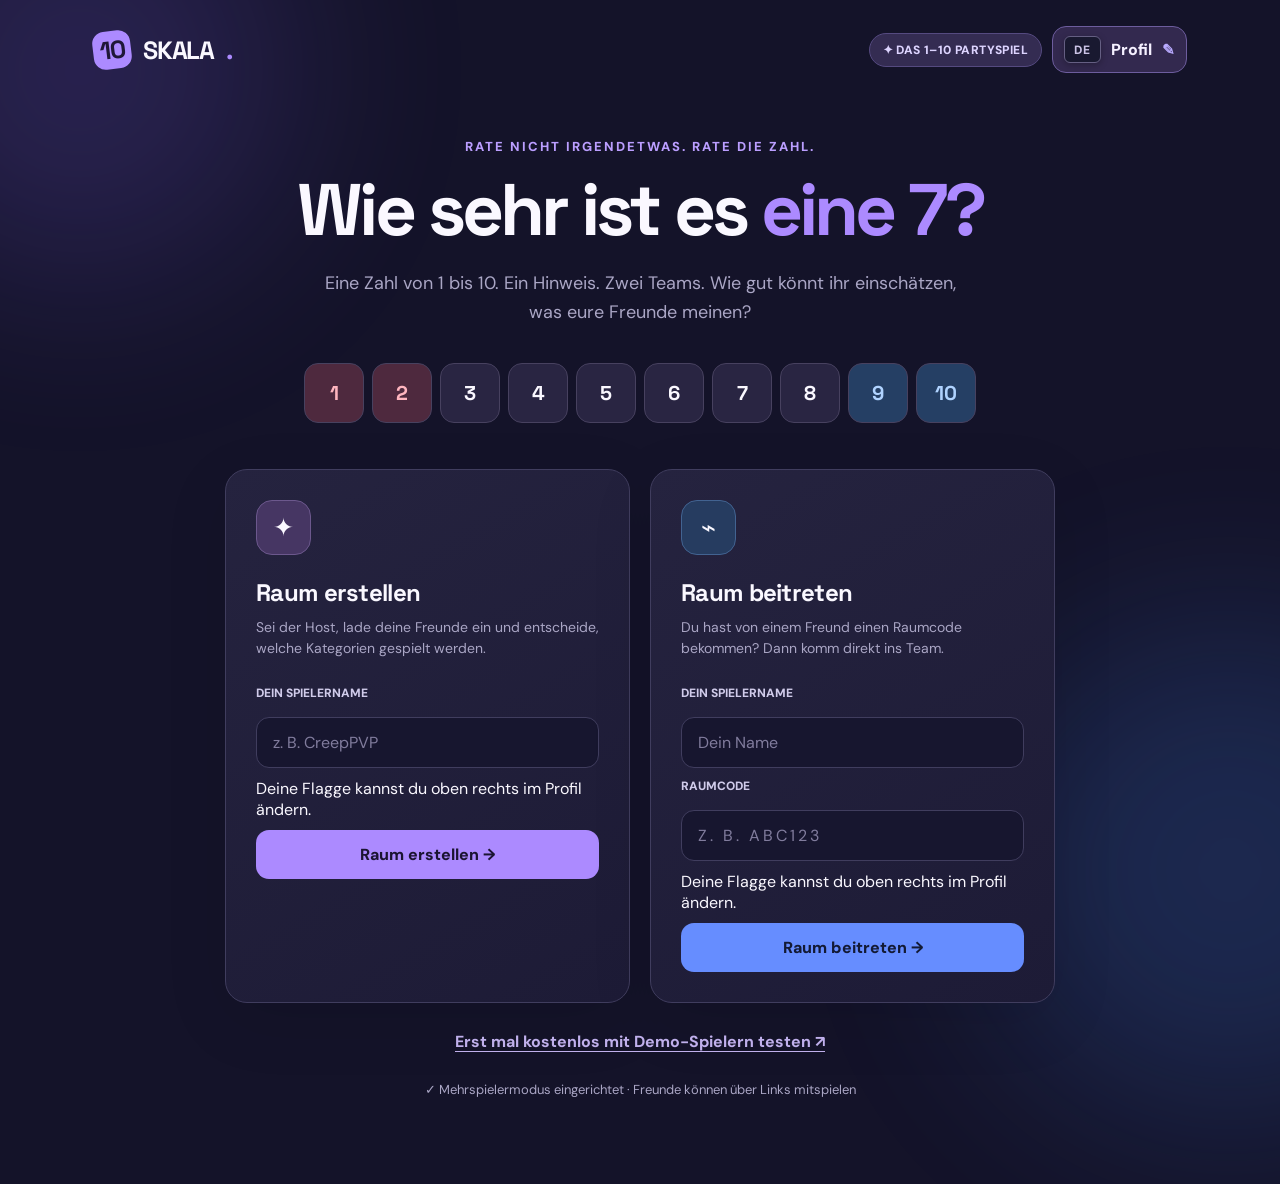
==== commit bf156148: "index.html" ====
--- a/SKALA/index.html
+++ b/SKALA/index.html
@@ -24,16 +24,47 @@
 .team-manage .team-card{min-height:0}
 @media(max-width:620px){.member-admin{width:100%;justify-content:flex-start;margin-left:0;padding-left:35px}.member-admin button{flex:1}}
 
-.avatar-thumb,.avatar-flag,.avatar-big,.avatar-mini{overflow:hidden;border:1px solid #5a5279;background:#17162f;border-radius:14px;display:grid;place-items:center;flex:none}
-.avatar-thumb{width:56px;height:44px}.avatar-flag{width:72px;height:54px}.avatar-big{width:176px;height:132px}.avatar-mini{width:42px;height:32px;border-radius:10px}
-.avatar-svg{width:100%;height:100%;display:block}.muted{color:var(--muted)}.small{font-size:12px}
-.home-avatar-panel{max-width:830px;margin:0 auto 20px;padding:24px}.avatar-builder{display:grid;grid-template-columns:210px 1fr;gap:20px;align-items:start}.avatar-preview-wrap{display:grid;gap:10px;justify-items:center}.avatar-preview-wrap .note{text-align:center}.avatar-controls{display:grid;gap:14px}
-.option-block{background:#1a1832;border:1px solid #3d3860;border-radius:16px;padding:14px}.option-block h3{margin:0 0 10px;font:700 16px 'Space Grotesk'}.swatch-row,.chip-row{display:flex;flex-wrap:wrap;gap:8px}.swatch{width:30px;height:30px;border-radius:999px;border:2px solid #ffffff20;background:var(--sw);padding:0}.swatch.active{outline:3px solid #ffffff;outline-offset:2px}.option-chip{padding:8px 11px;border-radius:999px;border:1px solid #5b5387;background:#2a2548;color:#f2edff;font-size:13px;font-weight:700}.option-chip.active{background:#a98dff;color:#180f32;border-color:#c8b8ff}
-.member{align-items:center}.member-name{display:flex;flex-direction:column;gap:2px;min-width:0}.member-name strong,.side-player-name{display:block;white-space:nowrap;overflow:hidden;text-overflow:ellipsis}.member-admin{margin-left:auto;display:flex;gap:6px;flex-wrap:wrap}.member-admin button{border:1px solid #5f567f;background:#2b2746;color:#fff;border-radius:9px;padding:7px 9px;font-size:12px;font-weight:700}.member-admin .kick{background:#492634;border-color:#784253}
-.turn-chip{display:inline-flex;align-items:center;gap:6px;background:#362d57;border:1px solid #5e4f8a;color:#eee6ff;border-radius:999px;padding:6px 10px;font-size:11px;font-weight:800;text-transform:uppercase;letter-spacing:.4px}
-.team-side{padding:16px;position:sticky;top:14px}.team-side.red{border-color:#8d4458;background:linear-gradient(160deg,#412335,#201e37)}.team-side.blue{border-color:#3e6696;background:linear-gradient(160deg,#21395d,#1f1f38)}.team-side .team-title{justify-content:space-between;flex-wrap:wrap}.team-side .sub{margin-top:4px}.side-player{display:flex;gap:10px;align-items:center;background:#11122470;border:1px solid #ffffff0c;border-radius:14px;padding:10px 11px;margin-top:10px}.side-player.active-turn{box-shadow:0 0 0 2px #ffffff24 inset;border-color:#ffffff24}.side-player-meta{min-width:0;flex:1}.side-role{font-size:11px;color:#d4c9ff;font-weight:800;letter-spacing:.4px;text-transform:uppercase}
-.team-shell{display:grid;grid-template-columns:250px minmax(0,1fr) 250px;gap:16px;align-items:start}.center-stack{min-width:0}.join-tip{margin-top:8px;color:#cfc7f4;font-size:13px}.home-grid.tight p{min-height:inherit}.section-subtitle{margin:0 0 14px;color:var(--muted)}
-@media (max-width:980px){.avatar-builder,.team-shell,.lobby-grid,.home-grid,.team-grid{grid-template-columns:1fr}.team-side{position:static}.avatar-big{width:150px;height:112px}}
+
+/* Profile flag thumbnails and player cards */
+.flag-pic{display:inline-flex;position:relative;align-items:center;justify-content:center;width:62px;height:45px;flex:none;overflow:hidden;border-radius:10px;background:#191930;border:1px solid #655f83;vertical-align:middle;box-shadow:0 2px 7px #0004}
+.flag-pic img{width:100%;height:100%;object-fit:contain;position:relative;z-index:1;display:block}
+.flag-fallback{position:absolute;color:#cbc3e6;font-weight:800;font-size:12px;letter-spacing:.6px}
+.flag-pic.small{width:44px;height:33px;border-radius:8px}.flag-pic.large{width:110px;height:77px;border-radius:13px}.flag-pic.profile-thumb{width:37px;height:27px;border-radius:6px}
+.profile-head{display:flex;align-items:center;gap:10px;flex-wrap:wrap;justify-content:flex-end}
+.profile-toggle{border:1px solid #6d5d9e;background:#33294f;color:#f5f0ff;display:flex;align-items:center;gap:10px;border-radius:14px;padding:7px 11px;font-weight:800;min-height:47px}
+.profile-toggle:hover{background:#44335f}.profile-toggle .profile-name{max-width:145px;overflow:hidden;white-space:nowrap;text-overflow:ellipsis}.profile-toggle .edit-glyph{font-size:15px;color:#b9aaff}
+.profile-layer{position:fixed;inset:0;z-index:1000;background:#05030cb8;display:flex;align-items:flex-start;justify-content:flex-end;padding:80px 25px 24px;overflow:auto}
+.profile-layer[hidden]{display:none}
+.profile-popover{width:min(500px,100%);max-height:calc(100vh - 103px);overflow:auto;background:linear-gradient(165deg,#2d294b,#1e1b34);border:1px solid #706297;border-radius:23px;box-shadow:0 28px 100px #000b;padding:23px}
+.profile-titleline{display:flex;align-items:center;gap:12px;justify-content:space-between;margin-bottom:16px}.profile-titleline h2{margin:0;font:700 23px 'Space Grotesk'}.profile-titleline button{font-size:19px;width:38px;height:38px;border-radius:10px}
+.profile-banner{display:flex;align-items:center;gap:16px;background:#19172b;border:1px solid #4c436d;border-radius:16px;padding:13px;margin-bottom:17px}
+.profile-banner strong{display:block;font-size:15px}.profile-banner .sub{font-size:12px}
+.flag-tools{display:flex;gap:9px;align-items:center;margin:10px 0}
+.flag-tools input{flex:1}.flag-picker{display:grid;grid-template-columns:repeat(4,minmax(0,1fr));gap:9px;max-height:285px;overflow:auto;padding:4px 3px 6px}
+.flag-option{color:#eeeaff;background:#24223c;border:1px solid #494363;border-radius:13px;display:flex;flex-direction:column;align-items:center;gap:5px;padding:9px 4px;min-width:0;min-height:85px}
+.flag-option:hover{background:#37304f}.flag-option.selected{background:#413267;border-color:#c6aaff;outline:2px solid #ad91ff}
+.flag-option .flag-pic{width:56px;height:38px}.flag-name{font-size:10px;font-weight:700;text-align:center;max-width:100%;overflow-wrap:anywhere;line-height:1.3}
+.profile-actions{display:flex;gap:9px;justify-content:flex-end;margin-top:16px;flex-wrap:wrap}.profile-actions button{flex:1}
+.profile-footer{border-top:1px solid #514767;margin-top:15px;padding-top:14px;display:grid;gap:7px}.profile-footer .ghost{text-align:left}.profile-name-count{float:right;color:#a99ec3;font-size:11px}
+/* Bigger readable lobby player name tags */
+.lobby-grid{grid-template-columns:minmax(0,1.45fr) minmax(0,.75fr);gap:18px}
+.lobby-grid .team-card{padding:16px;min-width:0}
+.lobby-grid .member,.team-manage .member{padding:13px 12px;border:1px solid #ffffff20;background:#161629bd;min-height:72px;border-radius:14px;align-items:center;flex-wrap:wrap;gap:11px}
+.lobby-grid .member-name,.team-manage .member-name{min-width:130px;flex:1 1 130px;display:grid;gap:4px}
+.lobby-grid .member-name strong,.team-manage .member-name strong{white-space:normal;overflow:visible;text-overflow:clip;overflow-wrap:anywhere;font-size:15px;line-height:1.32}
+.lobby-grid .member-admin,.team-manage .member-admin{display:flex;gap:7px;flex:1 1 100%;margin-left:0;flex-wrap:wrap}
+.lobby-grid .member-admin button,.team-manage .member-admin button{border:1px solid #625783;background:#352e50;color:#fff;border-radius:9px;padding:9px 11px;font-weight:700;font-size:12px}
+.lobby-grid .member-admin .kick,.team-manage .member-admin .kick{background:#542b40;border-color:#84516b}
+.member-name{min-width:0}.member-name .small{font-size:12px;color:var(--muted)}
+.side-player{display:flex;align-items:center;gap:10px;background:#11122470;border:1px solid #ffffff0c;border-radius:14px;padding:10px 11px;margin-top:10px}
+.side-player.active-turn{border:1px solid #dfccff;box-shadow:0 0 0 1px #ffffff30 inset}
+.side-player-meta{min-width:0;flex:1}.side-player-name{display:block;overflow-wrap:anywhere;font-size:13px;font-weight:800;line-height:1.35}
+.side-role{font-size:11px;color:#d4c9ff;font-weight:800;text-transform:uppercase;letter-spacing:.4px;margin-top:5px}
+.team-side{padding:16px;position:sticky;top:14px}.team-side.red{border-color:#8d4458;background:linear-gradient(160deg,#412335,#201e37)}.team-side.blue{border-color:#3e6696;background:linear-gradient(160deg,#21395d,#1f1f38)}
+.team-side .team-title{justify-content:space-between;flex-wrap:wrap}.team-side .sub{margin-top:4px}.turn-chip{display:inline-flex;align-items:center;border-radius:999px;background:#453359;color:#fff;font-size:11px;padding:5px 8px}
+.team-shell{display:grid;grid-template-columns:205px minmax(0,1fr) 205px;gap:16px;align-items:start}.center-stack{min-width:0}.game-layout{max-width:none;width:100%}
+@media(max-width:1050px){.lobby-grid,.team-shell{grid-template-columns:1fr}.team-side{position:static}}
+@media(max-width:690px){.shell{padding:16px 14px 55px}.topbar{margin-bottom:34px}.topbar .tag{display:none}.profile-toggle .profile-name{max-width:85px}.profile-layer{padding:63px 9px 12px}.profile-popover{max-height:calc(100vh - 75px);padding:16px}.flag-picker{grid-template-columns:repeat(3,minmax(0,1fr))}.team-grid,.home-grid{grid-template-columns:1fr}.profile-head{gap:5px}}
 
 </style>
 </head>
@@ -41,6 +72,7 @@
   <div class="ambient ambient-a"></div><div class="ambient ambient-b"></div>
   <div id="app" aria-live="polite"><main style="margin:60px auto;max-width:700px;padding:25px;text-align:center"><h1>SKALA</h1><p>Lade das Spiel …</p></main></div>
   <div id="toast" class="toast" role="status" aria-live="polite"></div>
+  <div id="profile-layer" class="profile-layer" hidden role="presentation"></div>
   <noscript>Bitte aktiviere JavaScript in deinem Browser, um SKALA zu spielen.</noscript>
   <!-- Optional für echte Online-Räume; die Offline-Demo braucht die Datei nicht. -->
   <script src="firebase-config.js"></script>
@@ -90,90 +122,86 @@
   ['Wie hilfreich ist dieser Gegenstand?', 'Komplett nutzlos', 'Super praktisch'],
   ['Wie gemütlich ist dieser Ort?', 'Unbequem', 'Super gemütlich']
 ];
-const AVATAR_COLORS=['#8fd3ff','#90f0b6','#ffd27d','#ff9bb4','#c8a3ff','#ffe07a','#8ee0da','#ffb18a'];
-const EYE_OPTIONS=[['dot','Kulleraugen'],['happy','Lachend'],['sleepy','Müde'],['star','Sternchen']];
-const MOUTH_OPTIONS=[['smile','Lächeln'],['flat','Gerade'],['grin','Grinsen'],['wow','Ooo']];
-const HAT_OPTIONS=[['none','Nichts'],['cap','Cap'],['leaf','Blatt'],['crown','Krone'],['beanie','Mütze'],['halo','Halo']];
-const DEFAULT_AVATAR={color:AVATAR_COLORS[0],eyes:'dot',mouth:'smile',hat:'none'};
-const DEMO_AVATARS=[
-  {color:'#8fd3ff',eyes:'happy',mouth:'smile',hat:'cap'},
-  {color:'#ff9bb4',eyes:'dot',mouth:'grin',hat:'leaf'},
-  {color:'#90f0b6',eyes:'sleepy',mouth:'flat',hat:'none'},
-  {color:'#ffd27d',eyes:'star',mouth:'wow',hat:'crown'},
-  {color:'#c8a3ff',eyes:'dot',mouth:'smile',hat:'beanie'},
-  {color:'#8ee0da',eyes:'happy',mouth:'grin',hat:'halo'}
-];
-function sanitizeAvatar(raw){
-  const obj=(raw&&typeof raw==='object')?raw:{};
-  const color=AVATAR_COLORS.includes(obj.color)?obj.color:DEFAULT_AVATAR.color;
-  const eyes=EYE_OPTIONS.some(x=>x[0]===obj.eyes)?obj.eyes:DEFAULT_AVATAR.eyes;
-  const mouth=MOUTH_OPTIONS.some(x=>x[0]===obj.mouth)?obj.mouth:DEFAULT_AVATAR.mouth;
-  const hat=HAT_OPTIONS.some(x=>x[0]===obj.hat)?obj.hat:DEFAULT_AVATAR.hat;
-  return {color,eyes,mouth,hat};
-}
-function storedAvatar(){
-  try{return sanitizeAvatar(JSON.parse(localStorage.getItem('skala_avatar')||'null'));}
-  catch(_){return {...DEFAULT_AVATAR};}
-}
-function saveAvatarDraft(){localStorage.setItem('skala_avatar',JSON.stringify(state.avatarDraft));}
-function randomAvatar(){
-  return sanitizeAvatar({
-    color:AVATAR_COLORS[Math.floor(Math.random()*AVATAR_COLORS.length)],
-    eyes:EYE_OPTIONS[Math.floor(Math.random()*EYE_OPTIONS.length)][0],
-    mouth:MOUTH_OPTIONS[Math.floor(Math.random()*MOUTH_OPTIONS.length)][0],
-    hat:HAT_OPTIONS[Math.floor(Math.random()*HAT_OPTIONS.length)][0]
-  });
-}
-function hatMarkup(a){
-  if(a.hat==='cap')return `<path d="M28 30c10-8 33-10 49 0l-5 9H33z" fill="#7b64e7"/><path d="M50 31c9-2 19 0 27 6" stroke="#d7ccff" stroke-width="5" stroke-linecap="round"/>`;
-  if(a.hat==='leaf')return `<path d="M53 14c18 6 24 19 16 30-18-2-26-14-16-30Z" fill="#5ed18d"/><path d="M57 18c0 10-4 17-10 23" stroke="#d7ffe6" stroke-width="3" stroke-linecap="round"/>`;
-  if(a.hat==='crown')return `<path d="M28 34h49l-3 11H31z" fill="#f3c04d"/><path d="M28 34l10-13 11 9 7-13 10 13 11-9 0 13" fill="#ffd95e" stroke="#fcecb3" stroke-width="3" stroke-linejoin="round"/>`;
-  if(a.hat==='beanie')return `<path d="M27 35c0-15 11-25 26-25s26 10 26 25H27Z" fill="#5db4ff"/><rect x="29" y="33" width="48" height="11" rx="6" fill="#e6f4ff"/><circle cx="53" cy="10" r="6" fill="#e6f4ff"/>`;
-  if(a.hat==='halo')return `<ellipse cx="53" cy="18" rx="21" ry="8" fill="none" stroke="#ffe484" stroke-width="5"/>`;
-  return '';
-}
-function eyesMarkup(a){
-  if(a.eyes==='happy')return `<path d="M40 51c3-5 8-5 11 0" stroke="#1f2038" stroke-width="4" stroke-linecap="round" fill="none"/><path d="M56 51c3-5 8-5 11 0" stroke="#1f2038" stroke-width="4" stroke-linecap="round" fill="none"/>`;
-  if(a.eyes==='sleepy')return `<path d="M39 50h12" stroke="#1f2038" stroke-width="4" stroke-linecap="round"/><path d="M56 50h12" stroke="#1f2038" stroke-width="4" stroke-linecap="round"/>`;
-  if(a.eyes==='star')return `<path d="M44 42l2 5 5 .3-4 3 1.3 5-4.3-2.5L40 55l1.3-5-4-3 5-.3z" fill="#1f2038"/><path d="M61 42l2 5 5 .3-4 3 1.3 5-4.3-2.5L57 55l1.3-5-4-3 5-.3z" fill="#1f2038"/>`;
-  return `<circle cx="45" cy="49" r="4.3" fill="#1f2038"/><circle cx="62" cy="49" r="4.3" fill="#1f2038"/>`;
-}
-function mouthMarkup(a){
-  if(a.mouth==='flat')return `<path d="M43 66h22" stroke="#1f2038" stroke-width="4" stroke-linecap="round"/>`;
-  if(a.mouth==='grin')return `<rect x="42" y="61" width="23" height="11" rx="6" fill="#fff6ff" stroke="#1f2038" stroke-width="3"/><path d="M53.5 61v11" stroke="#1f2038" stroke-width="2"/>`;
-  if(a.mouth==='wow')return `<circle cx="54" cy="66" r="6" fill="#1f2038"/>`;
-  return `<path d="M42 63c3 6 9 8 12 8s9-2 12-8" stroke="#1f2038" stroke-width="4" stroke-linecap="round" fill="none"/>`;
-}
-function avatarSvgMarkup(raw,label='Avatar'){
-  const a=sanitizeAvatar(raw);
-  return `<svg class="avatar-svg" viewBox="0 0 106 80" role="img" aria-label="${esc(label)}" xmlns="http://www.w3.org/2000/svg"><rect x="1.5" y="1.5" width="103" height="77" rx="18" fill="#141329" stroke="#403d5e"/><rect x="8" y="8" width="90" height="64" rx="16" fill="#1c1934"/><ellipse cx="53" cy="53" rx="28" ry="22" fill="${a.color}"/><circle cx="32" cy="51" r="6" fill="${a.color}"/><circle cx="74" cy="51" r="6" fill="${a.color}"/><circle cx="53" cy="36" r="24" fill="${a.color}"/>${hatMarkup(a)}${eyesMarkup(a)}${mouthMarkup(a)}<circle cx="40" cy="41" r="3" fill="#ffffff55"/><circle cx="35" cy="58" r="2.5" fill="#ffffff2e"/></svg>`;
-}
-function avatarPreview(raw,cls='avatar-thumb',label='Avatar'){return `<div class="${cls}">${avatarSvgMarkup(raw,label)}</div>`;}
-function avatarOptionButtons(field,options,current){
-  return options.map(([value,label])=>`<button type="button" class="option-chip ${current===value?'active':''}" data-action="set-avatar" data-field="${field}" data-value="${value}">${label}</button>`).join('');
-}
-function avatarEditor(){
-  const a=sanitizeAvatar(state.avatarDraft);
-  return `<section class="panel home-avatar-panel"><div style="display:flex;justify-content:space-between;gap:12px;align-items:center;flex-wrap:wrap"><div><div class="eyebrow" style="margin-bottom:8px">DEIN PROFILBILD</div><h2 class="section-title" style="margin:0">Avatar bauen</h2><p class="section-subtitle">Mach dir ein kleines skribbl-artiges Wesen. Das Bild wird beim Erstellen und Beitreten benutzt.</p></div><button class="ghost" type="button" data-action="random-avatar">🎲 Zufällig</button></div><div class="avatar-builder"><div class="avatar-preview-wrap">${avatarPreview(a,'avatar-big','Dein Avatar')}<div class="note">Querformatig, fast wie eine kleine Flagge.</div></div><div class="avatar-controls"><div class="option-block"><h3>Farbe</h3><div class="swatch-row">${AVATAR_COLORS.map(c=>`<button type="button" class="swatch ${a.color===c?'active':''}" data-action="set-avatar" data-field="color" data-value="${c}" style="--sw:${c}" aria-label="Farbe auswählen"></button>`).join('')}</div></div><div class="option-block"><h3>Augen</h3><div class="chip-row">${avatarOptionButtons('eyes',EYE_OPTIONS,a.eyes)}</div></div><div class="option-block"><h3>Mund</h3><div class="chip-row">${avatarOptionButtons('mouth',MOUTH_OPTIONS,a.mouth)}</div></div><div class="option-block"><h3>Kopfbedeckung</h3><div class="chip-row">${avatarOptionButtons('hat',HAT_OPTIONS,a.hat)}</div></div></div></div></section>`;
-}
-function playerAvatar(p,cls='avatar-thumb'){ return avatarPreview(p?.avatar||DEFAULT_AVATAR,cls,`${p?.name||'Spieler'} Avatar`); }
+
+// All flags are selectable from this in-app list. Existing players without a flag keep a neutral badge.
+const FLAGS = [["de","Deutschland"],["ki","Kiribati"],["fr","Frankreich"],["us","USA"],["in","Indien"],["ca","Kanada"],["gb","Vereinigtes Königreich"],["it","Italien"],["gr","Griechenland"],["za","Südafrika"],["br","Brasilien"],["jp","Japan"],["sg","Singapur"],["cn","China"],["ng","Nigeria"],["is","Island"],["ua","Ukraine"],["es","Spanien"],["pt","Portugal"],["nl","Niederlande"],["be","Belgien"],["ch","Schweiz"],["at","Österreich"],["pl","Polen"],["cz","Tschechien"],["sk","Slowakei"],["hu","Ungarn"],["ro","Rumänien"],["bg","Bulgarien"],["hr","Kroatien"],["si","Slowenien"],["rs","Serbien"],["ba","Bosnien und Herzegowina"],["al","Albanien"],["mk","Nordmazedonien"],["me","Montenegro"],["no","Norwegen"],["se","Schweden"],["fi","Finnland"],["dk","Dänemark"],["ee","Estland"],["lv","Lettland"],["lt","Litauen"],["ie","Irland"],["lu","Luxemburg"],["mt","Malta"],["cy","Zypern"],["tr","Türkei"],["ge","Georgien"],["am","Armenien"],["az","Aserbaidschan"],["au","Australien"],["nz","Neuseeland"],["fj","Fidschi"],["pg","Papua-Neuguinea"],["sb","Salomonen"],["vu","Vanuatu"],["ws","Samoa"],["to","Tonga"],["tv","Tuvalu"],["nr","Nauru"],["pw","Palau"],["fm","Mikronesien"],["mh","Marshallinseln"],["mx","Mexiko"],["ar","Argentinien"],["cl","Chile"],["pe","Peru"],["co","Kolumbien"],["ve","Venezuela"],["uy","Uruguay"],["py","Paraguay"],["bo","Bolivien"],["ec","Ecuador"],["cr","Costa Rica"],["pa","Panama"],["cu","Kuba"],["jm","Jamaika"],["do","Dominikanische Republik"],["ht","Haiti"],["bs","Bahamas"],["eg","Ägypten"],["ma","Marokko"],["tn","Tunesien"],["dz","Algerien"],["ke","Kenia"],["tz","Tansania"],["et","Äthiopien"],["gh","Ghana"],["sn","Senegal"],["cm","Kamerun"],["rw","Ruanda"],["ug","Uganda"],["zw","Simbabwe"],["mg","Madagaskar"],["kr","Südkorea"],["kp","Nordkorea"],["vn","Vietnam"],["th","Thailand"],["kh","Kambodscha"],["la","Laos"],["my","Malaysia"],["id","Indonesien"],["ph","Philippinen"],["tw","Taiwan"],["np","Nepal"],["bd","Bangladesch"],["pk","Pakistan"],["lk","Sri Lanka"],["ae","Vereinigte Arabische Emirate"],["sa","Saudi-Arabien"],["il","Israel"],["jo","Jordanien"],["kz","Kasachstan"],["uz","Usbekistan"]];
+const FLAG_MAP=new Map(FLAGS);
+const VALID_FLAGS=new Set(FLAGS.map(x=>x[0]));
+function flagCode(code){return VALID_FLAGS.has(String(code||'').toLowerCase())?String(code).toLowerCase():'';}
+function savedFlag(){return flagCode(localStorage.getItem('skala_profile_flag'))||'de';}
+function safeProfileName(){return String(localStorage.getItem('skala_name')||'').slice(0,18);}
+function profileNow(){const p=state.room?.players?.[state.me];return {name:p?.name||safeProfileName(),flag:flagCode(p?.flag)||savedFlag()};}
+function flagPic(code,extra='',label=''){
+  const c=flagCode(code);
+  return `<span class="flag-pic ${extra}" title="${esc(label||FLAG_MAP.get(c)||'Noch keine Flagge')}">${c?`<img src="https://flagcdn.com/w80/${c}.png" alt="" loading="lazy" onerror="this.style.display='none'">`:''}<span class="flag-fallback">${c?c.toUpperCase():'🌐'}</span></span>`;
+}
+function playerAvatar(player,cls=''){
+  const c=flagCode(player?.flag);return flagPic(c,cls,player?.name||'Spieler');
+}
 function roundPlayerStatus(room,p){
   const t=room?.turn;
   if(!t||room.status!=='playing') return p.slot!=null?`#${(p.slot||0)+1}`:'wartet';
-  if(t.chooserId===p.id && !t.clue) return 'schreibt Hinweis';
-  if(t.chooserId===p.id && t.clue && !Number.isInteger(t.guess)) return 'wartet aufs Team';
-  if(Number.isInteger(t.guess) && !Number.isInteger(t.target)) return t.chooserId===p.id?'löst gleich auf':'wartet';
-  if(t.team===p.team && t.clue && !Number.isInteger(t.guess)) return p.id===t.chooserId?'schaut zu':'rät mit';
-  if(t.team!==p.team && t.clue) return 'schaut zu';
-  if(t.team===p.team) return 'gleich dran';
-  return 'wartet';
+  if(t.chooserId===p.id && !t.clue) return '✍️ Schreibt Hinweis';
+  if(t.chooserId===p.id && t.clue && !Number.isInteger(t.guess)) return 'Wartet auf das Team';
+  if(Number.isInteger(t.guess) && !Number.isInteger(t.target)) return t.chooserId===p.id?'Löst gleich auf':'Wartet';
+  if(t.team===p.team && t.clue && !Number.isInteger(t.guess)) return p.id===t.chooserId?'Schaut zu':'🔢 Darf raten';
+  if(t.team!==p.team && t.clue) return 'Schaut zu';
+  if(t.team===p.team) return 'Gleich dran';
+  return 'Wartet';
 }
 function sideTeamPanel(room,team){
-  const players=teamPlayers(room,team), active=room.turn?.team===team;
-  return `<aside class="panel team-side ${team}"><div class="team-title"><span><span class="circle"></span> ${team==='red'?'Team Rot':'Team Blau'}</span>${active?'<span class="turn-chip">Jetzt dran</span>':''}</div><div class="sub">${players.length} Spieler · Alle sehen das Wort, nur das aktive Team rät.</div>${players.map(p=>`<div class="side-player ${room.turn?.chooserId===p.id?'active-turn':''}">${playerAvatar(p,'avatar-flag')}<div class="side-player-meta"><strong class="side-player-name">${esc(p.name)}${room.hostId===p.id?' 👑':''}${state.me===p.id?' (du)':''}</strong><div class="side-role">${esc(roundPlayerStatus(room,p))}</div></div></div>`).join('')||'<p class="empty">Keine Spieler</p>'}</aside>`;
-}
-
-
+  const players=teamPlayers(room,team),active=room.turn?.team===team;
+  return `<aside class="panel team-side ${team}"><div class="team-title"><span><span class="circle"></span> ${team==='red'?'Team Rot':'Team Blau'}</span>${active?'<span class="turn-chip">Jetzt dran</span>':''}</div><div class="sub">${players.length} Spieler</div>${players.map(p=>`<div class="side-player ${room.turn?.chooserId===p.id?'active-turn':''}">${playerAvatar(p)}<div class="side-player-meta"><strong class="side-player-name">${esc(p.name)}${room.hostId===p.id?' 👑':''}${state.me===p.id?' (du)':''}</strong><div class="side-role">${esc(roundPlayerStatus(room,p))}</div></div></div>`).join('')||'<p class="empty">Keine Spieler</p>'}</aside>`;
+}
+function profilePanelMarkup(){
+  const draft=state.profileDraft, code=state.room?state.code:'';
+  return `<aside class="profile-popover" role="dialog" aria-modal="true" aria-labelledby="profile-heading">
+  <div class="profile-titleline"><h2 id="profile-heading">⚙️ Dein Profil</h2><button class="ghost" data-profile="close" aria-label="Profil schließen">✕</button></div>
+  <div class="profile-banner"><div id="profile-live-pic">${flagPic(draft.flag,'large')}</div><div><strong id="profile-live-title">${esc(draft.name||'Dein Profil')}</strong><div class="sub" id="profile-live-country">${esc(FLAG_MAP.get(draft.flag)||'Flagge wählen')}</div></div></div>
+  <form id="profile-form"><label for="profile-name" class="field-label">SPIELERNAME <span class="profile-name-count" id="profile-name-count">${draft.name.length}/18</span></label><input id="profile-name" required maxlength="18" value="${esc(draft.name)}" autocomplete="nickname" placeholder="Dein Spielername"/>
+  <label class="field-label" for="profile-filter" style="margin-top:18px">LÄNDERFLAGGE WÄHLEN (${FLAGS.length} FLAGGEN)</label>
+  <div class="flag-tools"><input id="profile-filter" autocomplete="off" placeholder="🔎 Land suchen (z. B. Kiribati)"/><button type="button" class="ghost" data-profile="random" title="Zufällige Flagge">🎲</button></div>
+  <div class="flag-picker" id="flag-picker" role="group" aria-label="Flaggen wählen"></div>
+  <div class="profile-actions"><button type="button" class="ghost" data-profile="close">Abbrechen</button><button type="submit" class="btn">✓ Profil speichern</button></div></form>
+  <div class="profile-footer">${code?`<button class="ghost" data-profile="copyinvite">🔗 Einladungslink kopieren</button><button class="ghost" data-profile="copycode">📋 Raumcode ${esc(code)} kopieren</button>`:''}<div class="sub">Das Profil wird im Browser gespeichert. In Online-Räumen sehen andere Spieler deine Änderungen direkt.</div></div>
+  </aside>`;
+}
+function updateFlagPicker(){
+  const holder=document.getElementById('flag-picker');if(!holder)return;
+  const term=(state.profileSearch||'').trim().toLocaleLowerCase('de').normalize('NFD').replace(/[\u0300-\u036f]/g,'');
+  const results=FLAGS.filter(([c,n])=>`${n} ${c}`.toLocaleLowerCase('de').normalize('NFD').replace(/[\u0300-\u036f]/g,'').includes(term));
+  holder.innerHTML=results.map(([code,name])=>`<button type="button" class="flag-option ${state.profileDraft.flag===code?'selected':''}" data-profile="select-flag" data-flag="${code}" aria-label="${esc(name)}" aria-pressed="${state.profileDraft.flag===code}">${flagPic(code)}<span class="flag-name">${esc(name)}</span></button>`).join('')||'<p class="sub" style="grid-column:1/-1">Keine Flagge gefunden.</p>';
+}
+function refreshProfileDraftPreview(){
+  const draft=state.profileDraft;
+  const picture=document.getElementById('profile-live-pic');if(picture)picture.innerHTML=flagPic(draft.flag,'large');
+  const title=document.getElementById('profile-live-title');if(title)title.textContent=draft.name||'Dein Profil';
+  const country=document.getElementById('profile-live-country');if(country)country.textContent=FLAG_MAP.get(draft.flag)||'Flagge wählen';
+  const count=document.getElementById('profile-name-count');if(count)count.textContent=`${draft.name.length}/18`;
+}
+function openProfile(){
+  const current=profileNow();state.profileDraft={...current};state.profileSearch='';
+  const layer=document.getElementById('profile-layer');layer.hidden=false;layer.innerHTML=profilePanelMarkup();updateFlagPicker();
+  document.getElementById('profile-name')?.focus();
+}
+function closeProfile(){const layer=document.getElementById('profile-layer');layer.hidden=true;layer.innerHTML='';}
+async function saveProfile(){
+  const name=(document.getElementById('profile-name')?.value||'').trim();
+  if(!name || name.length>18)throw new Error('Bitte gib einen Namen mit 1–18 Zeichen ein.');
+  const flag=flagCode(state.profileDraft.flag);if(!flag)throw new Error('Wähle eine gültige Flagge.');
+  // The actual profile is only changed online after Firebase accepts the leaf writes.
+  if(state.mode==='online'&&state.room){
+    const uid=state.me,{db,sdk}=state.onlineClient,previous=state.room.players?.[uid];
+    if(!previous)throw new Error('Du bist nicht mehr in diesem Raum.');
+    if(previous.name!==name)await sdk.set(sdk.ref(db,`rooms/${state.code}/players/${uid}/name`),name);
+    if(previous.flag!==flag)await sdk.set(sdk.ref(db,`rooms/${state.code}/players/${uid}/flag`),flag);
+  }else if(state.mode==='demo'&&state.room){
+    Object.assign(state.room.players[state.me],{name,flag});
+  }
+  localStorage.setItem('skala_name',name);localStorage.setItem('skala_profile_flag',flag);
+  state.profileDraft={name,flag};closeProfile();
+  render();showToast('Profil gespeichert!');
+}
 const app = document.getElementById('app');
 const toastEl = document.getElementById('toast');
 const state = {
@@ -181,7 +209,7 @@
   demoSecrets: {}, privateValue: null, privateRoundId: '',
   loadedSecretFor: '', selectedGuess: null, unsubscribe: null,
   pending: false, timer: null, scheduledRound: '', onlineClient: null,
-  rescueTimer: null, rescueRoundId: '', secretError: '', secretStartedAt: 0, secretTimer: null, secretToken: 0, secretRetryCount: 0, avatarDraft: storedAvatar()
+  rescueTimer: null, rescueRoundId: '', secretError: '', secretStartedAt: 0, secretTimer: null, secretToken: 0, secretRetryCount: 0, profileDraft: {name:safeProfileName(),flag:savedFlag()}, profileSearch: ''
 };
 let toastTimer;
 const esc = value => String(value ?? '').replace(/[&<>"']/g, c => ({'&':'&amp;','<':'&lt;','>':'&gt;','"':'&quot;',"'":'&#39;'}[c]));
@@ -226,16 +254,15 @@
 }
 async function guarded(action) { if(state.pending) return; state.pending = true; try { await action(); } catch(e){ console.error(e);showToast(errMessage(e)); } finally {state.pending = false;} }
 function wrap(content, room = false) {
-  app.innerHTML = `<div class="shell"><header class="topbar"><a href="./" class="brand" data-action="leave"><span class="logo">10</span> SKALA<span style="color:var(--purple)">.</span></a><div class="tag">✦ Das 1–10 Partyspiel</div></header>${content}</div>`;
+  app.innerHTML = `<div class="shell"><header class="topbar"><a href="./" class="brand" data-action="leave"><span class="logo">10</span> SKALA<span style="color:var(--purple)">.</span></a><div class="profile-head"><span class="tag">✦ Das 1–10 Partyspiel</span><button class="profile-toggle" type="button" data-action="profile" title="Profil bearbeiten">${flagPic(profileNow().flag,'profile-thumb')}<span class="profile-name">${esc(profileNow().name||'Profil')}</span><span class="edit-glyph">✎</span></button></div></header>${content}</div>`;
 }
 
 function home() {
   const queryCode = (new URLSearchParams(location.search).get('room') || '').toUpperCase().replace(/[^A-Z0-9]/g,'').slice(0,6);
   wrap(`<section class="hero"><div class="eyebrow">RATE NICHT IRGENDETWAS. RATE DIE ZAHL.</div><h1>Wie sehr ist es <em>eine 7?</em></h1><p>Eine Zahl von 1 bis 10. Ein Hinweis. Zwei Teams. Wie gut könnt ihr einschätzen, was eure Freunde meinen?</p><div class="scale-strip">${Array.from({length:10},(_,i)=>`<span>${i+1}</span>`).join('')}</div></section>
-  ${avatarEditor()}
   <div class="home-grid tight">
-    <section class="panel home-card"><div class="card-icon">✦</div><h2>Raum erstellen</h2><p>Sei der Host, lade deine Freunde ein und entscheide, welche Kategorien gespielt werden.</p><form id="create-form" class="stack"><label class="field-label" for="create-name">DEIN SPIELERNAME</label><input id="create-name" maxlength="18" required placeholder="z. B. CreepPVP" autocomplete="nickname" value="${esc(localStorage.getItem('skala_name') || '')}"/><div class="join-tip">Verwendet das oben gewählte Profilbild.</div><button class="btn full" type="submit">Raum erstellen →</button></form></section>
-    <section class="panel home-card"><div class="card-icon">⌁</div><h2>Raum beitreten</h2><p>Du hast von einem Freund einen Raumcode bekommen? Dann komm direkt ins Team.</p><form id="join-form" class="stack"><label class="field-label" for="join-name">DEIN SPIELERNAME</label><input id="join-name" maxlength="18" required placeholder="Dein Name" autocomplete="nickname" value="${esc(localStorage.getItem('skala_name') || '')}"/><label class="field-label" for="join-code">RAUMCODE</label><input id="join-code" maxlength="6" required placeholder="Z. B. ABC123" value="${esc(queryCode)}" style="text-transform:uppercase;letter-spacing:3px"/><div class="join-tip">Auch beim Beitritt wird dieses Profilbild benutzt.</div><button class="btn secondary full" type="submit">Raum beitreten →</button></form></section>
+    <section class="panel home-card"><div class="card-icon">✦</div><h2>Raum erstellen</h2><p>Sei der Host, lade deine Freunde ein und entscheide, welche Kategorien gespielt werden.</p><form id="create-form" class="stack"><label class="field-label" for="create-name">DEIN SPIELERNAME</label><input id="create-name" maxlength="18" required placeholder="z. B. CreepPVP" autocomplete="nickname" value="${esc(localStorage.getItem('skala_name') || '')}"/><div class="join-tip">Deine Flagge kannst du oben rechts im Profil ändern.</div><button class="btn full" type="submit">Raum erstellen →</button></form></section>
+    <section class="panel home-card"><div class="card-icon">⌁</div><h2>Raum beitreten</h2><p>Du hast von einem Freund einen Raumcode bekommen? Dann komm direkt ins Team.</p><form id="join-form" class="stack"><label class="field-label" for="join-name">DEIN SPIELERNAME</label><input id="join-name" maxlength="18" required placeholder="Dein Name" autocomplete="nickname" value="${esc(localStorage.getItem('skala_name') || '')}"/><label class="field-label" for="join-code">RAUMCODE</label><input id="join-code" maxlength="6" required placeholder="Z. B. ABC123" value="${esc(queryCode)}" style="text-transform:uppercase;letter-spacing:3px"/><div class="join-tip">Deine Flagge kannst du oben rechts im Profil ändern.</div><button class="btn secondary full" type="submit">Raum beitreten →</button></form></section>
   </div><button class="demo-link" data-action="demo">Erst mal kostenlos mit Demo-Spielern testen ↗</button>
   ${firebaseConfigured ? `<p class="note" style="text-align:center">✓ Mehrspielermodus eingerichtet · Freunde können über Links mitspielen</p>` : `<div class="info-callout">🛠 <strong>Online-Modus noch nicht eingerichtet.</strong> Die Demo funktioniert sofort. Für echte Räume mit Freunden musst du einmal Firebase verbinden – die Schritte stehen in <strong>ANLEITUNG.md</strong>.</div>`}`);
 }
@@ -243,7 +270,7 @@
 function startDemo() {
   state.mode = 'demo'; state.code = 'DEMO10'; state.me = 'demo1'; state.demoActor = 'demo1'; state.demoSecrets={}; state.privateValue=null; state.privateRoundId='';
   const names=['Du (Host)','Mia','Ben','Lena','Alex','Noah'];
-  state.room={hostId:'demo1', status:'lobby',roundLimit:12, createdAt:Date.now(), players:Object.fromEntries(names.map((name,i) => [`demo${i+1}`,{name,joinedAt:i+1,avatar:DEMO_AVATARS[i%DEMO_AVATARS.length]}])),categories: Object.fromEntries(PRESETS.map((c,i)=>[`c${i+1}`,{name:c[0],low:c[1],high:c[2]}]))};
+  state.room={hostId:'demo1', status:'lobby',roundLimit:12, createdAt:Date.now(), players:Object.fromEntries(names.map((name,i) => [`demo${i+1}`,{name,joinedAt:i+1,flag:i===0?savedFlag():['ki','fr','jp','ca','br'][i-1]}])),categories: Object.fromEntries(PRESETS.map((c,i)=>[`c${i+1}`,{name:c[0],low:c[1],high:c[2]}]))};
   render();showToast('Demo geladen – wechsle jederzeit die Spieler-Perspektive.');
 }
 function demoController() { return `<div class="demo-controller"><div><strong>🧪 Demo-Modus</strong><div class="sub">Spiele alle Rollen in diesem Browser. Es sind keine echten Freunde verbunden.</div></div><select id="demo-actor" aria-label="Demo-Perspektive wechseln">${roomPlayers(state.room).map(p=>`<option value="${p.id}" ${state.me===p.id?'selected':''}>${esc(p.name)}</option>`).join('')}</select></div>`; }
@@ -252,7 +279,7 @@
   const current=p.team==='blue'?'blue':'red', target=current==='red'?'blue':'red';
   const chooserLocked=room.status==='playing' && room.turn?.chooserId===p.id;
   const controls=manage?`<span class="member-admin"><button type="button" data-action="move-player" data-id="${esc(p.id)}" data-team="${target}" ${chooserLocked?'disabled title="Hinweisgeber zuerst Runde beenden lassen"':''}>→ ${target==='red'?'Rot':'Blau'}</button>${p.id===room.hostId?'':`<button type="button" class="kick" data-action="kick-player" data-id="${esc(p.id)}" ${chooserLocked?'disabled title="Hinweisgeber zuerst Runde beenden lassen"':''}>Kicken</button>`}</span>`:'';
-  return `<div class="member">${playerAvatar(p,'avatar-thumb')}<span class="member-name"><strong>${esc(p.name)}${room.hostId===p.id?' 👑':''}${state.me===p.id?' <span class="muted small">(du)</span>':''}</strong><span class="muted small">${esc(roundPlayerStatus(room,p))}</span></span>${controls}</div>`;
+  return `<div class="member">${playerAvatar(p)}<span class="member-name"><strong>${esc(p.name)}${room.hostId===p.id?' 👑':''}${state.me===p.id?' <span class="muted small">(du)</span>':''}</strong><span class="muted small">${esc(roundPlayerStatus(room,p))}</span></span>${controls}</div>`;
 }
 
 function hostTeamManager(room) {
@@ -357,7 +384,7 @@
 function assignTeams(room) {
   const players=room.manualTeams?previewPlayers(room):shuffle(roomPlayers(room));
   if(!room.manualTeams){let r=0,b=0;for(let i=0;i<players.length;i++){const p=players[i],team=i%2?'blue':'red';p.team=team;p.slot=team==='red'?r++:b++;}}
-  return Object.fromEntries(players.map(p=>[p.id,{name:p.name,joinedAt:p.joinedAt,team:p.team,slot:p.slot,avatar:sanitizeAvatar(p.avatar)}]));
+  return Object.fromEntries(players.map(p=>[p.id,{name:p.name,joinedAt:p.joinedAt,team:p.team,slot:p.slot,flag:flagCode(p.flag)||'de'}]));
 }
 
 async function startGame() {
@@ -570,17 +597,17 @@
   localStorage.setItem('skala_room',code);
   history.replaceState(null,'',`${location.pathname}?room=${encodeURIComponent(code)}`);
 }
-async function createOnline(name,avatar){
+async function createOnline(name,flag){
   const client=await getFirebase();const {auth,db,sdk}=client, uid=auth.currentUser.uid;
   for(let attempt=0;attempt<5;attempt++){
     const code=randomCode(),ref=sdk.ref(db,`rooms/${code}`);
-    const room={hostId:uid,createdAt:Date.now(),status:'lobby',roundLimit:12,manualTeams:false,players:{[uid]:{name,joinedAt:Date.now(),avatar:sanitizeAvatar(avatar)}},categories:Object.fromEntries(PRESETS.map((c,i)=>[`c${i+1}`,{name:c[0],low:c[1],high:c[2]}]))};
+    const room={hostId:uid,createdAt:Date.now(),status:'lobby',roundLimit:12,manualTeams:false,players:{[uid]:{name,joinedAt:Date.now(),flag:flagCode(flag)||'de'}},categories:Object.fromEntries(PRESETS.map((c,i)=>[`c${i+1}`,{name:c[0],low:c[1],high:c[2]}]))};
     const result=await sdk.runTransaction(ref,value=>value===null?room:undefined,{applyLocally:false});
     if(result.committed){state.room=null;attachRoom(code,client);return;}
   }
   throw new Error('Es konnte kein freier Raumcode erstellt werden.');
 }
-async function joinOnline(name,code,avatar){
+async function joinOnline(name,code,flag){
   if(!/^[A-Z0-9]{6}$/.test(code))throw new Error('Ein Raumcode hat genau 6 Zeichen.');
   const client=await getFirebase();const {auth,db,sdk}=client,uid=auth.currentUser.uid;
   const snapshot=await sdk.get(sdk.ref(db,`rooms/${code}`));
@@ -591,7 +618,7 @@
     if(room.status!=='lobby')throw new Error('Dieses Spiel hat schon begonnen. Beitritt ist nur im Warteraum möglich.');
     const preview=previewPlayers(room);const red=preview.filter(p=>p.team==='red').length,blue=preview.filter(p=>p.team==='blue').length;
     const team=red<=blue?'red':'blue';
-    await sdk.set(sdk.ref(db,`rooms/${code}/players/${uid}`),{name,joinedAt:Date.now(),team,slot:preview.filter(p=>p.team===team).length,avatar:sanitizeAvatar(avatar)});
+    await sdk.set(sdk.ref(db,`rooms/${code}/players/${uid}`),{name,joinedAt:Date.now(),team,slot:preview.filter(p=>p.team===team).length,flag:flagCode(flag)||'de'});
   }
   state.room=null;attachRoom(code,client);
 }
@@ -614,8 +641,8 @@
   const form=event.target;if(!['create-form','join-form','category-form','clue-form'].includes(form.id))return;
   event.preventDefault();
   void guarded(async()=>{
-    if(form.id==='create-form'){const name=document.getElementById('create-name').value.trim();if(!name)return;localStorage.setItem('skala_name',name);saveAvatarDraft();await createOnline(name,state.avatarDraft);}
-    if(form.id==='join-form'){const name=document.getElementById('join-name').value.trim(),code=document.getElementById('join-code').value.trim().toUpperCase();if(!name)return;localStorage.setItem('skala_name',name);saveAvatarDraft();await joinOnline(name,code,state.avatarDraft);}
+    if(form.id==='create-form'){const name=document.getElementById('create-name').value.trim();if(!name)return;localStorage.setItem('skala_name',name);localStorage.setItem('skala_profile_flag',savedFlag());await createOnline(name,savedFlag());}
+    if(form.id==='join-form'){const name=document.getElementById('join-name').value.trim(),code=document.getElementById('join-code').value.trim().toUpperCase();if(!name)return;localStorage.setItem('skala_name',name);localStorage.setItem('skala_profile_flag',savedFlag());await joinOnline(name,code,savedFlag());}
     if(form.id==='category-form'){const name=document.getElementById('category-name').value.trim(),low=document.getElementById('cat-low').value.trim(),high=document.getElementById('cat-high').value.trim();if(name&&low&&high)await addCategory(name,low,high);}
     if(form.id==='clue-form'){const word=document.getElementById('clue-input').value.trim();if(word)await sendClue(word);}
   });
@@ -629,8 +656,7 @@
   const action=button.dataset.action;
   if(action==='leave'){event.preventDefault();leaveRoom();return;}
   if(action==='demo'){startDemo();return;}
-  if(action==='set-avatar'){state.avatarDraft=sanitizeAvatar({...state.avatarDraft,[button.dataset.field]:button.dataset.value});saveAvatarDraft();render();return;}
-  if(action==='random-avatar'){state.avatarDraft=randomAvatar();saveAvatarDraft();render();return;}
+  if(action==='profile'){openProfile();return;}
   if(action==='copy'){
     const link=`${location.origin}${location.pathname}?room=${encodeURIComponent(state.code)}`;
     const write = navigator.clipboard?.writeText(state.mode==='demo'?state.code:link);
@@ -651,6 +677,38 @@
   if(action==='end'){if(confirm('Spiel wirklich beenden?'))void guarded(endGame);return;}
   if(action==='again'){void guarded(again);return;}
 });
+
+// The profile UI lives outside #app so live Firebase updates do not close it.
+const profileLayer=document.getElementById('profile-layer');
+profileLayer.addEventListener('click',event=>{
+  if(event.target===profileLayer){closeProfile();return;}
+  const btn=event.target.closest('[data-profile]');if(!btn)return;
+  const action=btn.dataset.profile;
+  if(action==='close'){closeProfile();return;}
+  if(action==='select-flag'){
+    state.profileDraft.flag=flagCode(btn.dataset.flag)||state.profileDraft.flag;
+    updateFlagPicker();refreshProfileDraftPreview();return;
+  }
+  if(action==='random'){
+    state.profileDraft.flag=FLAGS[Math.floor(Math.random()*FLAGS.length)][0];
+    updateFlagPicker();refreshProfileDraftPreview();return;
+  }
+  if(action==='copycode'){void copyProfileValue(state.code,'Raumcode kopiert!');return;}
+  if(action==='copyinvite'){void copyProfileValue(`${location.origin}${location.pathname}?room=${encodeURIComponent(state.code)}`,'Einladungslink kopiert!');return;}
+});
+profileLayer.addEventListener('input',event=>{
+  if(event.target.id==='profile-name'){state.profileDraft.name=event.target.value;refreshProfileDraftPreview();}
+  if(event.target.id==='profile-filter'){state.profileSearch=event.target.value;updateFlagPicker();}
+});
+profileLayer.addEventListener('submit',event=>{
+  if(event.target.id==='profile-form'){event.preventDefault();void guarded(saveProfile);}
+});
+document.addEventListener('keydown',event=>{if(event.key==='Escape'&&!profileLayer.hidden)closeProfile();});
+async function copyProfileValue(value,message){
+  try{await navigator.clipboard.writeText(value);showToast(message);}
+  catch(_){showToast('Kopieren nicht möglich. '+value);}
+}
+
 render();void autoRestore();
 
   </script>
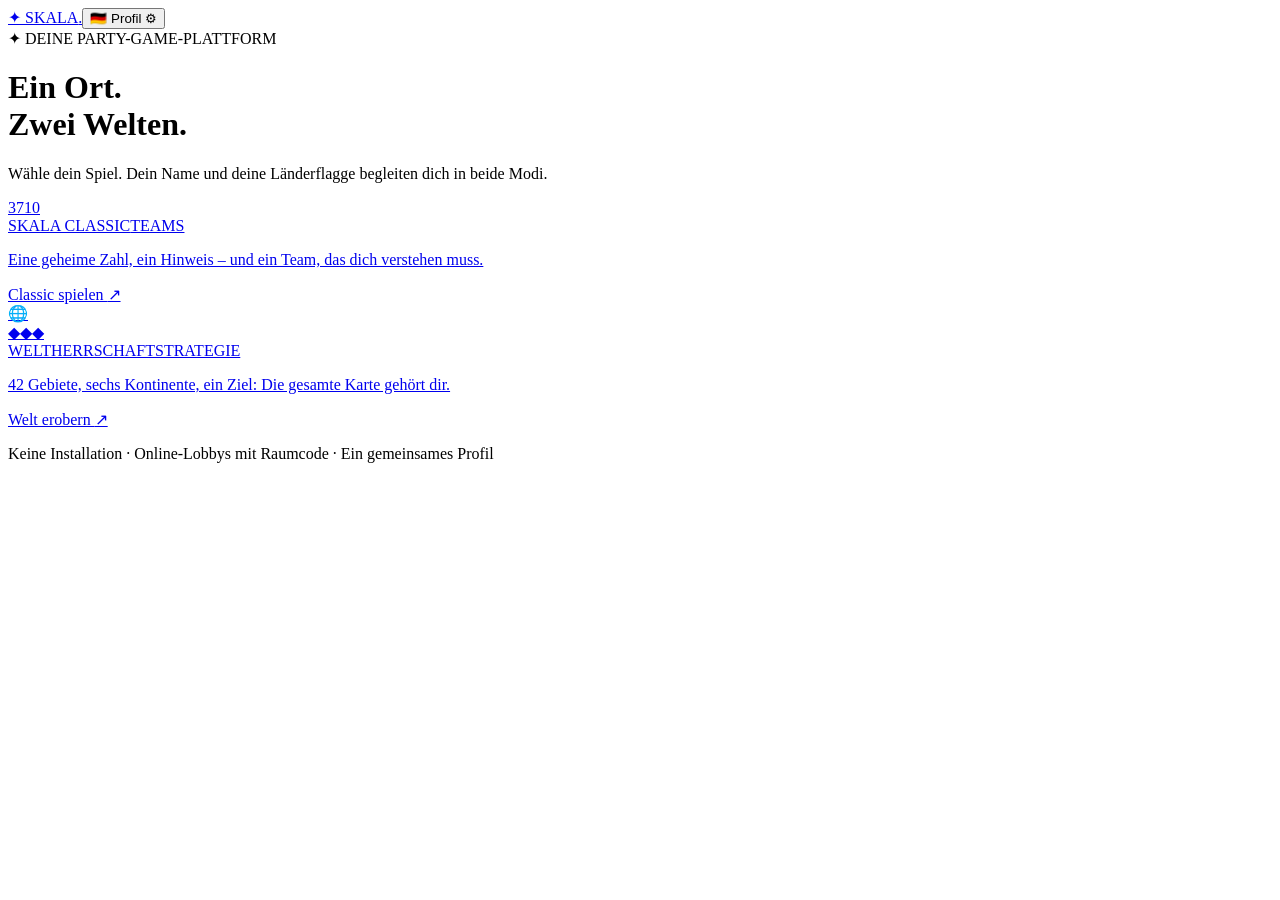
==== commit 6e5eee51: "Update index.html" ====
--- a/SKALA/index.html
+++ b/SKALA/index.html
@@ -1,716 +1,24 @@
 <!doctype html>
-<html lang="de">
-<head>
-  <meta charset="utf-8" />
-  <meta name="viewport" content="width=device-width, initial-scale=1" />
-  <meta name="theme-color" content="#141329" />
-  <meta name="description" content="SKALA – Das 1-bis-10-Partyspiel: Zwei Teams, eine geheime Zahl und clevere Hinweise." />
-  <title>SKALA – Das 1-bis-10-Teamspiel</title>
-  <link rel="preconnect" href="https://fonts.googleapis.com" />
-  <link rel="preconnect" href="https://fonts.gstatic.com" crossorigin />
-  <link href="https://fonts.googleapis.com/css2?family=DM+Sans:wght@400;500;600;700;800&family=Space+Grotesk:wght@400;500;600;700&display=swap" rel="stylesheet" />
-  <style>:root{color-scheme:dark;--bg:#141329;--panel:#211f3b;--panel2:#292744;--white:#faf8ff;--muted:#aaa6c5;--line:#403d5e;--purple:#ac8aff;--violet:#8065e7;--red:#ff7184;--blue:#6eafff;--gold:#ffdc7b;--green:#82dfb1}
-*{box-sizing:border-box}html{min-height:100%}body{margin:0;min-height:100vh;font-family:'DM Sans',sans-serif;background:var(--bg);color:var(--white);overflow-x:hidden}.ambient{position:fixed;z-index:-1;pointer-events:none;filter:blur(100px);border-radius:100%;opacity:.18}.ambient-a{width:420px;height:420px;top:-140px;left:-130px;background:#8a6aff}.ambient-b{width:500px;height:500px;right:-200px;bottom:-220px;background:#448cfc}button,input,select{font:inherit}button{cursor:pointer;transition:transform .15s,background .15s,border-color .15s,opacity .15s}button:active{transform:scale(.975)}button:disabled{opacity:.45;cursor:not-allowed}input,select{background:#17162f;border:1px solid var(--line);border-radius:13px;padding:14px 16px;color:var(--white);outline:none;min-width:0;width:100%}input:focus,select:focus{border-color:#ae91ff;box-shadow:0 0 0 3px #ae91ff22}input::placeholder{color:#817c9d}a{color:var(--purple)}.shell{max-width:1150px;margin:0 auto;padding:26px 28px 70px}.topbar{display:flex;align-items:center;justify-content:space-between;gap:16px;margin-bottom:65px}.brand{display:flex;align-items:center;gap:12px;font-family:'Space Grotesk',sans-serif;font-size:25px;font-weight:700;letter-spacing:-1.2px;text-decoration:none;color:var(--white)}.logo{width:38px;height:38px;border-radius:12px;background:#ac8aff;color:#1f1738;display:grid;place-items:center;transform:rotate(-7deg);font-weight:800}.tag{display:inline-flex;gap:7px;align-items:center;color:#ddd4ff;background:#342c52;border:1px solid #554a80;border-radius:999px;padding:8px 13px;font-size:12px;font-weight:800;letter-spacing:.4px;text-transform:uppercase}.ghost{border:1px solid var(--line);background:#ffffff0a;color:var(--white);border-radius:12px;padding:11px 15px;font-weight:700}.ghost:hover{background:#ffffff16}.hero{text-align:center;max-width:880px;margin:0 auto 46px}.eyebrow{color:#bb9eff;font-size:13px;font-weight:800;letter-spacing:2px;text-transform:uppercase}.hero h1{font-family:'Space Grotesk',sans-serif;font-size:clamp(42px,6vw,73px);line-height:1.05;letter-spacing:-3.9px;margin:17px 0 20px}.hero h1 em{font-style:normal;color:var(--purple)}.hero p{color:var(--muted);font-size:18px;line-height:1.65;margin:0 auto;max-width:650px}.scale-strip{display:flex;gap:8px;justify-content:center;align-items:center;margin:35px auto 5px;max-width:720px}.scale-strip span{font-family:'Space Grotesk',sans-serif;flex:1;max-width:60px;aspect-ratio:1;border-radius:14px;background:#292542;border:1px solid #47415f;display:grid;place-items:center;font-size:clamp(12px,2vw,20px);font-weight:700}.scale-strip span:nth-child(1),.scale-strip span:nth-child(2){background:#4e293e;color:#ffb5bf}.scale-strip span:nth-child(9),.scale-strip span:nth-child(10){background:#253f64;color:#b0d3ff}.home-grid{display:grid;grid-template-columns:1fr 1fr;gap:20px;max-width:830px;margin:0 auto}.panel{border:1px solid var(--line);border-radius:22px;background:linear-gradient(150deg,#25233f,#1d1b36);box-shadow:0 18px 65px #00000018}.home-card{padding:30px}.home-card .card-icon{font-size:25px;border:1px solid #6c588d;background:#463663;width:55px;height:55px;border-radius:16px;display:grid;place-items:center;margin-bottom:22px}.home-card:nth-child(2) .card-icon{background:#263c60;border-color:#426391}.home-card h2{font-family:'Space Grotesk';font-size:24px;letter-spacing:-.7px;margin:0 0 9px}.home-card p{color:var(--muted);margin:0 0 25px;line-height:1.5;font-size:14px;min-height:43px}.stack{display:grid;gap:10px}.btn{border:0;background:var(--purple);border-radius:13px;padding:14px 20px;font-weight:800;color:#1b1432;display:inline-flex;align-items:center;justify-content:center;gap:9px}.btn:hover{background:#b99cff}.btn.secondary{background:#668dff;color:#131a35}.btn.secondary:hover{background:#87a5ff}.btn.red{background:var(--red)}.btn.sm{padding:10px 14px;font-size:13px;border-radius:10px}.btn:disabled{opacity:.5}.demo-link{display:block;text-align:center;margin:27px auto;color:#c0b0ec;background:none;border:0;text-decoration:underline;text-underline-offset:4px;font-weight:700}.room-top{display:flex;justify-content:space-between;gap:14px;align-items:center;margin-bottom:28px;flex-wrap:wrap}.room-heading{font-family:'Space Grotesk';font-size:clamp(27px,4vw,38px);font-weight:700;letter-spacing:-1.6px;margin:0}.sub{color:var(--muted);font-size:14px;line-height:1.5}.roomcode{border:1px dashed #8777bd;background:#2c2648;border-radius:14px;padding:11px 16px;display:flex;gap:14px;align-items:center}.codeword{font:700 22px 'Space Grotesk';letter-spacing:3px}.room-actions{display:flex;gap:10px;flex-wrap:wrap}.roomcode button{font-size:13px}.section-title{font:700 21px 'Space Grotesk';letter-spacing:-.5px;margin:0 0 12px}.lobby-grid{display:grid;grid-template-columns:1.1fr .9fr;gap:18px}.team-grid{display:grid;grid-template-columns:1fr 1fr;gap:14px}.team-card{padding:20px;min-height:275px}.team-card.red{border-color:#9c4458;background:linear-gradient(160deg,#48263b,#25203a)}.team-card.blue{border-color:#3c669a;background:linear-gradient(160deg,#243c62,#22213d)}.team-title{display:flex;gap:9px;align-items:center;font:700 19px 'Space Grotesk'}.team-title .circle{display:inline-block;width:12px;height:12px;border-radius:50%}.red .circle{background:var(--red)}.blue .circle{background:var(--blue)}.member{display:flex;align-items:center;gap:10px;background:#16152955;border-radius:11px;padding:10px 11px;margin-top:9px;font-size:14px}.avatar{display:grid;place-items:center;border-radius:10px;width:31px;height:31px;flex:none;font-weight:800;background:#ffffff19}.tiny{font-size:11px;color:var(--muted);margin-left:auto}.empty{color:var(--muted);font-size:13px;padding:14px 0}.settings{padding:23px}.cat-list{max-height:286px;overflow:auto;display:flex;flex-wrap:wrap;gap:8px;padding:3px 4px 4px 0}.cat-pill{background:#342d51;border:1px solid #584b7b;color:#eee8ff;border-radius:9px;padding:9px 11px;font-size:12px;font-weight:700;display:inline-flex;align-items:center;gap:8px}.cat-pill button{border:0;background:none;color:#c1acdf;padding:0 2px;font-size:15px;line-height:1}.cat-add{margin-top:18px;padding-top:18px;border-top:1px solid var(--line)}.field-label{color:#d0cbea;font-size:12px;font-weight:800;margin:0 0 6px;display:block}.cat-fields{display:grid;grid-template-columns:1fr 1fr;gap:10px}.cat-fields .wide{grid-column:1/-1}.full{width:100%}.lobby-footer{display:flex;justify-content:space-between;align-items:center;gap:18px;flex-wrap:wrap;margin-top:20px}.lobby-footer .btn{min-width:200px}.note{color:var(--muted);font-size:13px;line-height:1.6}.select-inline{width:auto;max-width:210px;padding:8px 12px}.game-layout{max-width:880px;margin:auto}.scoreboard{display:grid;grid-template-columns:1fr auto 1fr;gap:12px;align-items:center;margin-bottom:18px}.score{border:1px solid var(--line);padding:16px 20px;border-radius:16px;display:flex;align-items:center;gap:13px;background:#25233f}.score.red{border-color:#844357}.score.blue{border-color:#41618c;flex-direction:row-reverse}.score .pts{font:700 35px 'Space Grotesk'}.score .teammeta{font-size:12px;color:var(--muted);line-height:1.5}.score.blue .teammeta{text-align:right}.versus{font:700 12px 'Space Grotesk';color:#8b86a8;letter-spacing:2px}.turnline{display:flex;align-items:center;justify-content:space-between;gap:14px;margin:22px 0 13px;flex-wrap:wrap}.round{color:var(--muted);font-size:13px;font-weight:800;letter-spacing:1.5px;text-transform:uppercase}.turn-person{font-size:14px;color:#ded9f3}.turn-person strong{color:white}.stage{padding:35px;text-align:center;position:relative;overflow:hidden}.stage:before{content:'';position:absolute;inset:0 0 auto;height:4px;background:linear-gradient(90deg,var(--red),var(--purple),var(--blue))}.stage-label{font-size:12px;letter-spacing:1.8px;color:#bca8f4;font-weight:800;text-transform:uppercase;margin-bottom:12px}.stage h2{font:700 clamp(24px,4vw,36px) 'Space Grotesk';letter-spacing:-1px;margin:0 0 15px}.spectrum{margin:20px auto 30px;max-width:610px}.spectrum-bar{height:14px;border-radius:99px;background:linear-gradient(90deg,#ff7c96,#e4b073,#d4d879,#71c9b1,#78aaff);position:relative;margin-bottom:14px}.spectrum-ends{display:flex;justify-content:space-between;font-size:12px;color:var(--muted);font-weight:800;gap:14px;text-align:left}.spectrum-ends span:last-child{text-align:right}.big-number{font:800 95px/1 'Space Grotesk';letter-spacing:-6px;color:var(--gold);text-shadow:0 5px 32px #f2c96035;margin:16px auto 12px}.reveal-grid{display:grid;grid-template-columns:1fr 1fr;gap:12px;max-width:500px;margin:22px auto}.result-box{border-radius:15px;background:#302c4a;border:1px solid #514a6d;padding:17px}.result-box .n{font:800 58px 'Space Grotesk';line-height:1.1}.result-box p{color:var(--muted);font-size:12px;margin:5px 0 0}.result-box.target .n{color:var(--gold)}.points-burst{font:800 20px 'Space Grotesk';margin:12px;color:var(--green)}.answer-word{font:700 clamp(28px,5vw,42px) 'Space Grotesk';color:var(--white);margin:12px 0 19px;overflow-wrap:anywhere}.input-row{max-width:480px;margin:20px auto 5px;display:flex;gap:9px}.input-row .btn{white-space:nowrap}.number-grid{display:grid;grid-template-columns:repeat(10,1fr);gap:7px;margin:22px auto;max-width:620px}.number-grid button{aspect-ratio:1;min-width:0;border:1px solid #5e5678;background:#302c4b;color:white;border-radius:12px;font:700 20px 'Space Grotesk'}.number-grid button.selected,.number-grid button:hover{background:var(--purple);color:#211636;border-color:var(--purple)}.status-bubble{display:inline-block;border:1px solid var(--line);background:#302c4a;border-radius:13px;padding:13px 18px;color:#d4cfeb;font-size:14px;line-height:1.5;margin:18px 0}.game-footer{display:flex;align-items:center;justify-content:space-between;gap:14px;flex-wrap:wrap;margin-top:16px}.game-footer .note{max-width:620px}.history{margin:30px auto 0}.history h3{font:700 18px 'Space Grotesk'}.history-items{display:grid;gap:8px}.history-item{display:grid;grid-template-columns:45px 1fr auto;align-items:center;gap:10px;background:#211f3a;border:1px solid #403b5c;border-radius:11px;padding:12px;font-size:13px}.history-item .num{color:var(--muted)}.history-item strong{color:var(--gold)}.end-card{text-align:center;padding:45px 24px}.end-card h2{font:700 clamp(32px,5vw,55px) 'Space Grotesk';margin:12px}.winner{font:700 22px 'Space Grotesk';margin:15px auto 30px}.demo-controller{border:1px solid #675a8c;background:#30284a;border-radius:13px;padding:9px 13px;display:flex;justify-content:space-between;align-items:center;gap:12px;margin-bottom:15px;flex-wrap:wrap}.demo-controller .sub{font-size:12px}.demo-controller select{max-width:200px}.toast{position:fixed;z-index:100;bottom:22px;left:50%;transform:translateX(-50%) translateY(15px);padding:13px 19px;border-radius:13px;background:#f5eaff;color:#251d38;box-shadow:0 12px 50px #0006;font-weight:800;font-size:13px;opacity:0;transition:.2s;pointer-events:none;max-width:90vw;text-align:center}.toast.show{opacity:1;transform:translateX(-50%) translateY(0)}.muted{color:var(--muted)}.small{font-size:12px}.separator{height:1px;background:var(--line);margin:22px 0}.info-callout{margin:18px auto 0;max-width:830px;background:#29223e;border:1px solid #665283;padding:12px 18px;border-radius:12px;color:#bdb0db;font-size:12px;line-height:1.6}.waiting-dots:after{content:'...';animation:blink 1.3s infinite}@keyframes blink{0%,40%{opacity:.2}60%,100%{opacity:1}}@media(max-width:800px){.lobby-grid{grid-template-columns:1fr}.topbar{margin-bottom:42px}}@media(max-width:620px){.shell{padding:20px 14px 50px}.hero h1{letter-spacing:-2px}.hero p{font-size:15px}.scale-strip{gap:4px}.scale-strip span{border-radius:8px}.home-grid{grid-template-columns:1fr;gap:13px}.home-card{padding:23px}.home-card p{min-height:auto}.team-card{padding:13px;min-height:210px}.member{gap:6px;padding:8px;font-size:12px}.member .tiny{display:none}.stage{padding:30px 15px}.number-grid{gap:4px}.number-grid button{font-size:16px;border-radius:8px}.score{padding:12px;gap:6px}.score .pts{font-size:28px}.roomcode{width:100%;justify-content:space-between}.input-row{flex-direction:column}.history-item{grid-template-columns:30px 1fr auto}.game-footer .btn{width:100%}}
-
-/* Host-Spieleverwaltung */
-.member{flex-wrap:wrap}.member-name{min-width:0;flex:1;overflow-wrap:anywhere}
-.member-admin{display:flex;gap:5px;margin-left:auto;flex-wrap:wrap;justify-content:flex-end}
-.member-admin button{background:#ffffff13;border:1px solid #ffffff35;border-radius:8px;color:#f3ecff;padding:6px 8px;font-size:11px;font-weight:800;white-space:nowrap}
-.member-admin button:hover{background:#ffffff2d}
-.member-admin .kick{border-color:#c65a70;color:#ffc2cf}
-.member-admin button:disabled{opacity:.4}
-.team-manage{padding:20px;margin-top:18px}
-.team-manage h3{font:700 19px 'Space Grotesk';margin:0 0 8px}
-.team-manage .team-card{min-height:0}
-@media(max-width:620px){.member-admin{width:100%;justify-content:flex-start;margin-left:0;padding-left:35px}.member-admin button{flex:1}}
-
-
-/* Profile flag thumbnails and player cards */
-.flag-pic{display:inline-flex;position:relative;align-items:center;justify-content:center;width:62px;height:45px;flex:none;overflow:hidden;border-radius:10px;background:#191930;border:1px solid #655f83;vertical-align:middle;box-shadow:0 2px 7px #0004}
-.flag-pic img{width:100%;height:100%;object-fit:contain;position:relative;z-index:1;display:block}
-.flag-fallback{position:absolute;color:#cbc3e6;font-weight:800;font-size:12px;letter-spacing:.6px}
-.flag-pic.small{width:44px;height:33px;border-radius:8px}.flag-pic.large{width:110px;height:77px;border-radius:13px}.flag-pic.profile-thumb{width:37px;height:27px;border-radius:6px}
-.profile-head{display:flex;align-items:center;gap:10px;flex-wrap:wrap;justify-content:flex-end}
-.profile-toggle{border:1px solid #6d5d9e;background:#33294f;color:#f5f0ff;display:flex;align-items:center;gap:10px;border-radius:14px;padding:7px 11px;font-weight:800;min-height:47px}
-.profile-toggle:hover{background:#44335f}.profile-toggle .profile-name{max-width:145px;overflow:hidden;white-space:nowrap;text-overflow:ellipsis}.profile-toggle .edit-glyph{font-size:15px;color:#b9aaff}
-.profile-layer{position:fixed;inset:0;z-index:1000;background:#05030cb8;display:flex;align-items:flex-start;justify-content:flex-end;padding:80px 25px 24px;overflow:auto}
-.profile-layer[hidden]{display:none}
-.profile-popover{width:min(500px,100%);max-height:calc(100vh - 103px);overflow:auto;background:linear-gradient(165deg,#2d294b,#1e1b34);border:1px solid #706297;border-radius:23px;box-shadow:0 28px 100px #000b;padding:23px}
-.profile-titleline{display:flex;align-items:center;gap:12px;justify-content:space-between;margin-bottom:16px}.profile-titleline h2{margin:0;font:700 23px 'Space Grotesk'}.profile-titleline button{font-size:19px;width:38px;height:38px;border-radius:10px}
-.profile-banner{display:flex;align-items:center;gap:16px;background:#19172b;border:1px solid #4c436d;border-radius:16px;padding:13px;margin-bottom:17px}
-.profile-banner strong{display:block;font-size:15px}.profile-banner .sub{font-size:12px}
-.flag-tools{display:flex;gap:9px;align-items:center;margin:10px 0}
-.flag-tools input{flex:1}.flag-picker{display:grid;grid-template-columns:repeat(4,minmax(0,1fr));gap:9px;max-height:285px;overflow:auto;padding:4px 3px 6px}
-.flag-option{color:#eeeaff;background:#24223c;border:1px solid #494363;border-radius:13px;display:flex;flex-direction:column;align-items:center;gap:5px;padding:9px 4px;min-width:0;min-height:85px}
-.flag-option:hover{background:#37304f}.flag-option.selected{background:#413267;border-color:#c6aaff;outline:2px solid #ad91ff}
-.flag-option .flag-pic{width:56px;height:38px}.flag-name{font-size:10px;font-weight:700;text-align:center;max-width:100%;overflow-wrap:anywhere;line-height:1.3}
-.profile-actions{display:flex;gap:9px;justify-content:flex-end;margin-top:16px;flex-wrap:wrap}.profile-actions button{flex:1}
-.profile-footer{border-top:1px solid #514767;margin-top:15px;padding-top:14px;display:grid;gap:7px}.profile-footer .ghost{text-align:left}.profile-name-count{float:right;color:#a99ec3;font-size:11px}
-/* Bigger readable lobby player name tags */
-.lobby-grid{grid-template-columns:minmax(0,1.45fr) minmax(0,.75fr);gap:18px}
-.lobby-grid .team-card{padding:16px;min-width:0}
-.lobby-grid .member,.team-manage .member{padding:13px 12px;border:1px solid #ffffff20;background:#161629bd;min-height:72px;border-radius:14px;align-items:center;flex-wrap:wrap;gap:11px}
-.lobby-grid .member-name,.team-manage .member-name{min-width:130px;flex:1 1 130px;display:grid;gap:4px}
-.lobby-grid .member-name strong,.team-manage .member-name strong{white-space:normal;overflow:visible;text-overflow:clip;overflow-wrap:anywhere;font-size:15px;line-height:1.32}
-.lobby-grid .member-admin,.team-manage .member-admin{display:flex;gap:7px;flex:1 1 100%;margin-left:0;flex-wrap:wrap}
-.lobby-grid .member-admin button,.team-manage .member-admin button{border:1px solid #625783;background:#352e50;color:#fff;border-radius:9px;padding:9px 11px;font-weight:700;font-size:12px}
-.lobby-grid .member-admin .kick,.team-manage .member-admin .kick{background:#542b40;border-color:#84516b}
-.member-name{min-width:0}.member-name .small{font-size:12px;color:var(--muted)}
-.side-player{display:flex;align-items:center;gap:10px;background:#11122470;border:1px solid #ffffff0c;border-radius:14px;padding:10px 11px;margin-top:10px}
-.side-player.active-turn{border:1px solid #dfccff;box-shadow:0 0 0 1px #ffffff30 inset}
-.side-player-meta{min-width:0;flex:1}.side-player-name{display:block;overflow-wrap:anywhere;font-size:13px;font-weight:800;line-height:1.35}
-.side-role{font-size:11px;color:#d4c9ff;font-weight:800;text-transform:uppercase;letter-spacing:.4px;margin-top:5px}
-.team-side{padding:16px;position:sticky;top:14px}.team-side.red{border-color:#8d4458;background:linear-gradient(160deg,#412335,#201e37)}.team-side.blue{border-color:#3e6696;background:linear-gradient(160deg,#21395d,#1f1f38)}
-.team-side .team-title{justify-content:space-between;flex-wrap:wrap}.team-side .sub{margin-top:4px}.turn-chip{display:inline-flex;align-items:center;border-radius:999px;background:#453359;color:#fff;font-size:11px;padding:5px 8px}
-.team-shell{display:grid;grid-template-columns:205px minmax(0,1fr) 205px;gap:16px;align-items:start}.center-stack{min-width:0}.game-layout{max-width:none;width:100%}
-@media(max-width:1050px){.lobby-grid,.team-shell{grid-template-columns:1fr}.team-side{position:static}}
-@media(max-width:690px){.shell{padding:16px 14px 55px}.topbar{margin-bottom:34px}.topbar .tag{display:none}.profile-toggle .profile-name{max-width:85px}.profile-layer{padding:63px 9px 12px}.profile-popover{max-height:calc(100vh - 75px);padding:16px}.flag-picker{grid-template-columns:repeat(3,minmax(0,1fr))}.team-grid,.home-grid{grid-template-columns:1fr}.profile-head{gap:5px}}
-
-</style>
-</head>
-<body>
-  <div class="ambient ambient-a"></div><div class="ambient ambient-b"></div>
-  <div id="app" aria-live="polite"><main style="margin:60px auto;max-width:700px;padding:25px;text-align:center"><h1>SKALA</h1><p>Lade das Spiel …</p></main></div>
-  <div id="toast" class="toast" role="status" aria-live="polite"></div>
-  <div id="profile-layer" class="profile-layer" hidden role="presentation"></div>
-  <noscript>Bitte aktiviere JavaScript in deinem Browser, um SKALA zu spielen.</noscript>
-  <!-- Optional für echte Online-Räume; die Offline-Demo braucht die Datei nicht. -->
-  <script src="firebase-config.js"></script>
-  <script>
-// Die Datei ist absichtlich KEIN ES-Modul, damit ein Doppelklick auf index.html funktioniert.
-// Firebase wird erst geladen, wenn jemand echte Online-Räume verwendet.
-const firebaseConfig = window.SKALA_FIREBASE_CONFIG || {};
-const firebaseConfigured = !!(
-  firebaseConfig.apiKey && !firebaseConfig.apiKey.includes('HIER_') &&
-  firebaseConfig.databaseURL && !firebaseConfig.databaseURL.includes('HIER_') &&
-  firebaseConfig.appId && !firebaseConfig.appId.includes('HIER_')
-);
-let clientPromise;
-async function getFirebase() {
-  if (!firebaseConfigured) throw new Error('Der Mehrspielermodus ist noch nicht eingerichtet. Siehe ANLEITUNG.md.');
-  if (!clientPromise) {
-    clientPromise = (async () => {
-      const [{ initializeApp }, authSdk, dbSdk] = await Promise.all([
-        import('https://www.gstatic.com/firebasejs/11.10.0/firebase-app.js'),
-        import('https://www.gstatic.com/firebasejs/11.10.0/firebase-auth.js'),
-        import('https://www.gstatic.com/firebasejs/11.10.0/firebase-database.js')
-      ]);
-      const app = initializeApp(firebaseConfig);
-      const auth = authSdk.getAuth(app);
-      if (!auth.currentUser) await authSdk.signInAnonymously(auth);
-      const db = dbSdk.getDatabase(app);
-      return { auth, db, sdk: dbSdk };
-    })().catch(err => { clientPromise = null; throw err; });
-  }
-  return clientPromise;
-}
-
-
-const PRESETS = [
-  ['Wie nervig ist das Schulfach?', 'Mega chillig', 'Extrem nervig'],
-  ['Wie lecker ist dieses Essen?', 'Ungenießbar', 'Unglaublich lecker'],
-  ['Wie peinlich ist diese Situation?', 'Gar nicht peinlich', 'Maximal peinlich'],
-  ['Wie cool ist dieses Tier?', 'Langweilig', 'Legendär'],
-  ['Wie schwierig ist dieses Videospiel?', 'Kinderleicht', 'Unmöglich'],
-  ['Wie gruselig ist das?', 'Überhaupt nicht', 'Absoluter Horror'],
-  ['Wie anstrengend ist dieser Sport?', 'Entspannt', 'Total erschöpfend'],
-  ['Wie schön ist dieser Urlaubsort?', 'Gar nicht schön', 'Traumhaft'],
-  ['Wie stark ist diese Superkraft?', 'Ziemlich nutzlos', 'Völlig OP'],
-  ['Wie nervig ist dieses Geräusch?', 'Angenehm', 'Nicht auszuhalten'],
-  ['Wie gut ist dieses Getränk?', 'Schmeckt schrecklich', 'Perfekt'],
-  ['Wie gefährlich ist dieses Minecraft-Mob?', 'Ungefährlich', 'Sehr gefährlich'],
-  ['Wie hilfreich ist dieser Gegenstand?', 'Komplett nutzlos', 'Super praktisch'],
-  ['Wie gemütlich ist dieser Ort?', 'Unbequem', 'Super gemütlich']
-];
-
-// All flags are selectable from this in-app list. Existing players without a flag keep a neutral badge.
-const FLAGS = [["de","Deutschland"],["ki","Kiribati"],["fr","Frankreich"],["us","USA"],["in","Indien"],["ca","Kanada"],["gb","Vereinigtes Königreich"],["it","Italien"],["gr","Griechenland"],["za","Südafrika"],["br","Brasilien"],["jp","Japan"],["sg","Singapur"],["cn","China"],["ng","Nigeria"],["is","Island"],["ua","Ukraine"],["es","Spanien"],["pt","Portugal"],["nl","Niederlande"],["be","Belgien"],["ch","Schweiz"],["at","Österreich"],["pl","Polen"],["cz","Tschechien"],["sk","Slowakei"],["hu","Ungarn"],["ro","Rumänien"],["bg","Bulgarien"],["hr","Kroatien"],["si","Slowenien"],["rs","Serbien"],["ba","Bosnien und Herzegowina"],["al","Albanien"],["mk","Nordmazedonien"],["me","Montenegro"],["no","Norwegen"],["se","Schweden"],["fi","Finnland"],["dk","Dänemark"],["ee","Estland"],["lv","Lettland"],["lt","Litauen"],["ie","Irland"],["lu","Luxemburg"],["mt","Malta"],["cy","Zypern"],["tr","Türkei"],["ge","Georgien"],["am","Armenien"],["az","Aserbaidschan"],["au","Australien"],["nz","Neuseeland"],["fj","Fidschi"],["pg","Papua-Neuguinea"],["sb","Salomonen"],["vu","Vanuatu"],["ws","Samoa"],["to","Tonga"],["tv","Tuvalu"],["nr","Nauru"],["pw","Palau"],["fm","Mikronesien"],["mh","Marshallinseln"],["mx","Mexiko"],["ar","Argentinien"],["cl","Chile"],["pe","Peru"],["co","Kolumbien"],["ve","Venezuela"],["uy","Uruguay"],["py","Paraguay"],["bo","Bolivien"],["ec","Ecuador"],["cr","Costa Rica"],["pa","Panama"],["cu","Kuba"],["jm","Jamaika"],["do","Dominikanische Republik"],["ht","Haiti"],["bs","Bahamas"],["eg","Ägypten"],["ma","Marokko"],["tn","Tunesien"],["dz","Algerien"],["ke","Kenia"],["tz","Tansania"],["et","Äthiopien"],["gh","Ghana"],["sn","Senegal"],["cm","Kamerun"],["rw","Ruanda"],["ug","Uganda"],["zw","Simbabwe"],["mg","Madagaskar"],["kr","Südkorea"],["kp","Nordkorea"],["vn","Vietnam"],["th","Thailand"],["kh","Kambodscha"],["la","Laos"],["my","Malaysia"],["id","Indonesien"],["ph","Philippinen"],["tw","Taiwan"],["np","Nepal"],["bd","Bangladesch"],["pk","Pakistan"],["lk","Sri Lanka"],["ae","Vereinigte Arabische Emirate"],["sa","Saudi-Arabien"],["il","Israel"],["jo","Jordanien"],["kz","Kasachstan"],["uz","Usbekistan"]];
-const FLAG_MAP=new Map(FLAGS);
-const VALID_FLAGS=new Set(FLAGS.map(x=>x[0]));
-function flagCode(code){return VALID_FLAGS.has(String(code||'').toLowerCase())?String(code).toLowerCase():'';}
-function savedFlag(){return flagCode(localStorage.getItem('skala_profile_flag'))||'de';}
-function safeProfileName(){return String(localStorage.getItem('skala_name')||'').slice(0,18);}
-function profileNow(){const p=state.room?.players?.[state.me];return {name:p?.name||safeProfileName(),flag:flagCode(p?.flag)||savedFlag()};}
-function flagPic(code,extra='',label=''){
-  const c=flagCode(code);
-  return `<span class="flag-pic ${extra}" title="${esc(label||FLAG_MAP.get(c)||'Noch keine Flagge')}">${c?`<img src="https://flagcdn.com/w80/${c}.png" alt="" loading="lazy" onerror="this.style.display='none'">`:''}<span class="flag-fallback">${c?c.toUpperCase():'🌐'}</span></span>`;
-}
-function playerAvatar(player,cls=''){
-  const c=flagCode(player?.flag);return flagPic(c,cls,player?.name||'Spieler');
-}
-function roundPlayerStatus(room,p){
-  const t=room?.turn;
-  if(!t||room.status!=='playing') return p.slot!=null?`#${(p.slot||0)+1}`:'wartet';
-  if(t.chooserId===p.id && !t.clue) return '✍️ Schreibt Hinweis';
-  if(t.chooserId===p.id && t.clue && !Number.isInteger(t.guess)) return 'Wartet auf das Team';
-  if(Number.isInteger(t.guess) && !Number.isInteger(t.target)) return t.chooserId===p.id?'Löst gleich auf':'Wartet';
-  if(t.team===p.team && t.clue && !Number.isInteger(t.guess)) return p.id===t.chooserId?'Schaut zu':'🔢 Darf raten';
-  if(t.team!==p.team && t.clue) return 'Schaut zu';
-  if(t.team===p.team) return 'Gleich dran';
-  return 'Wartet';
-}
-function sideTeamPanel(room,team){
-  const players=teamPlayers(room,team),active=room.turn?.team===team;
-  return `<aside class="panel team-side ${team}"><div class="team-title"><span><span class="circle"></span> ${team==='red'?'Team Rot':'Team Blau'}</span>${active?'<span class="turn-chip">Jetzt dran</span>':''}</div><div class="sub">${players.length} Spieler</div>${players.map(p=>`<div class="side-player ${room.turn?.chooserId===p.id?'active-turn':''}">${playerAvatar(p)}<div class="side-player-meta"><strong class="side-player-name">${esc(p.name)}${room.hostId===p.id?' 👑':''}${state.me===p.id?' (du)':''}</strong><div class="side-role">${esc(roundPlayerStatus(room,p))}</div></div></div>`).join('')||'<p class="empty">Keine Spieler</p>'}</aside>`;
-}
-function profilePanelMarkup(){
-  const draft=state.profileDraft, code=state.room?state.code:'';
-  return `<aside class="profile-popover" role="dialog" aria-modal="true" aria-labelledby="profile-heading">
-  <div class="profile-titleline"><h2 id="profile-heading">⚙️ Dein Profil</h2><button class="ghost" data-profile="close" aria-label="Profil schließen">✕</button></div>
-  <div class="profile-banner"><div id="profile-live-pic">${flagPic(draft.flag,'large')}</div><div><strong id="profile-live-title">${esc(draft.name||'Dein Profil')}</strong><div class="sub" id="profile-live-country">${esc(FLAG_MAP.get(draft.flag)||'Flagge wählen')}</div></div></div>
-  <form id="profile-form"><label for="profile-name" class="field-label">SPIELERNAME <span class="profile-name-count" id="profile-name-count">${draft.name.length}/18</span></label><input id="profile-name" required maxlength="18" value="${esc(draft.name)}" autocomplete="nickname" placeholder="Dein Spielername"/>
-  <label class="field-label" for="profile-filter" style="margin-top:18px">LÄNDERFLAGGE WÄHLEN (${FLAGS.length} FLAGGEN)</label>
-  <div class="flag-tools"><input id="profile-filter" autocomplete="off" placeholder="🔎 Land suchen (z. B. Kiribati)"/><button type="button" class="ghost" data-profile="random" title="Zufällige Flagge">🎲</button></div>
-  <div class="flag-picker" id="flag-picker" role="group" aria-label="Flaggen wählen"></div>
-  <div class="profile-actions"><button type="button" class="ghost" data-profile="close">Abbrechen</button><button type="submit" class="btn">✓ Profil speichern</button></div></form>
-  <div class="profile-footer">${code?`<button class="ghost" data-profile="copyinvite">🔗 Einladungslink kopieren</button><button class="ghost" data-profile="copycode">📋 Raumcode ${esc(code)} kopieren</button>`:''}<div class="sub">Das Profil wird im Browser gespeichert. In Online-Räumen sehen andere Spieler deine Änderungen direkt.</div></div>
-  </aside>`;
-}
-function updateFlagPicker(){
-  const holder=document.getElementById('flag-picker');if(!holder)return;
-  const term=(state.profileSearch||'').trim().toLocaleLowerCase('de').normalize('NFD').replace(/[\u0300-\u036f]/g,'');
-  const results=FLAGS.filter(([c,n])=>`${n} ${c}`.toLocaleLowerCase('de').normalize('NFD').replace(/[\u0300-\u036f]/g,'').includes(term));
-  holder.innerHTML=results.map(([code,name])=>`<button type="button" class="flag-option ${state.profileDraft.flag===code?'selected':''}" data-profile="select-flag" data-flag="${code}" aria-label="${esc(name)}" aria-pressed="${state.profileDraft.flag===code}">${flagPic(code)}<span class="flag-name">${esc(name)}</span></button>`).join('')||'<p class="sub" style="grid-column:1/-1">Keine Flagge gefunden.</p>';
-}
-function refreshProfileDraftPreview(){
-  const draft=state.profileDraft;
-  const picture=document.getElementById('profile-live-pic');if(picture)picture.innerHTML=flagPic(draft.flag,'large');
-  const title=document.getElementById('profile-live-title');if(title)title.textContent=draft.name||'Dein Profil';
-  const country=document.getElementById('profile-live-country');if(country)country.textContent=FLAG_MAP.get(draft.flag)||'Flagge wählen';
-  const count=document.getElementById('profile-name-count');if(count)count.textContent=`${draft.name.length}/18`;
-}
-function openProfile(){
-  const current=profileNow();state.profileDraft={...current};state.profileSearch='';
-  const layer=document.getElementById('profile-layer');layer.hidden=false;layer.innerHTML=profilePanelMarkup();updateFlagPicker();
-  document.getElementById('profile-name')?.focus();
-}
-function closeProfile(){const layer=document.getElementById('profile-layer');layer.hidden=true;layer.innerHTML='';}
-async function saveProfile(){
-  const name=(document.getElementById('profile-name')?.value||'').trim();
-  if(!name || name.length>18)throw new Error('Bitte gib einen Namen mit 1–18 Zeichen ein.');
-  const flag=flagCode(state.profileDraft.flag);if(!flag)throw new Error('Wähle eine gültige Flagge.');
-  // The actual profile is only changed online after Firebase accepts the leaf writes.
-  if(state.mode==='online'&&state.room){
-    const uid=state.me,{db,sdk}=state.onlineClient,previous=state.room.players?.[uid];
-    if(!previous)throw new Error('Du bist nicht mehr in diesem Raum.');
-    if(previous.name!==name)await sdk.set(sdk.ref(db,`rooms/${state.code}/players/${uid}/name`),name);
-    if(previous.flag!==flag)await sdk.set(sdk.ref(db,`rooms/${state.code}/players/${uid}/flag`),flag);
-  }else if(state.mode==='demo'&&state.room){
-    Object.assign(state.room.players[state.me],{name,flag});
-  }
-  localStorage.setItem('skala_name',name);localStorage.setItem('skala_profile_flag',flag);
-  state.profileDraft={name,flag};closeProfile();
-  render();showToast('Profil gespeichert!');
-}
-const app = document.getElementById('app');
-const toastEl = document.getElementById('toast');
-const state = {
-  mode: 'home', room: null, code: '', me: '', demoActor: 'demo1',
-  demoSecrets: {}, privateValue: null, privateRoundId: '',
-  loadedSecretFor: '', selectedGuess: null, unsubscribe: null,
-  pending: false, timer: null, scheduledRound: '', onlineClient: null,
-  rescueTimer: null, rescueRoundId: '', secretError: '', secretStartedAt: 0, secretTimer: null, secretToken: 0, secretRetryCount: 0, profileDraft: {name:safeProfileName(),flag:savedFlag()}, profileSearch: ''
-};
-let toastTimer;
-const esc = value => String(value ?? '').replace(/[&<>"']/g, c => ({'&':'&amp;','<':'&lt;','>':'&gt;','"':'&quot;',"'":'&#39;'}[c]));
-const randomCode = () => Array.from(crypto.getRandomValues(new Uint8Array(6)), x => 'ABCDEFGHJKLMNPQRSTUVWXYZ23456789'[x % 32]).join('');
-const randomNumber = () => (crypto.getRandomValues(new Uint32Array(1))[0] % 10) + 1;
-const roomPlayers = room => Object.entries(room?.players || {}).map(([id, person]) => ({id, ...person})).sort((a,b) => (a.joinedAt || 0) - (b.joinedAt || 0));
-const teamPlayers = (room, team) => roomPlayers(room).filter(p => p.team === team).sort((a,b) => (a.slot ?? 0) - (b.slot ?? 0));
-// In alten Räumen sind Team und Position vor dem Start eventuell noch nicht gespeichert.
-// Diese Vorschau ergänzt nur fehlende Teams; vorhandene Host-Zuweisungen bleiben erhalten.
-function previewPlayers(room) {
-  const people=roomPlayers(room).map(p=>({...p}));
-  let r=people.filter(p=>p.team==='red').length, b=people.filter(p=>p.team==='blue').length;
-  for(const p of people){if(p.team!=='red'&&p.team!=='blue'){p.team=r<=b?'red':'blue';if(p.team==='red')r++;else b++;}}
-  for(const team of ['red','blue']){
-    const members=people.filter(p=>p.team===team).sort((a,b)=>((a.slot??9999)-(b.slot??9999)) || (a.joinedAt||0)-(b.joinedAt||0));
-    members.forEach((p,i)=>p.slot=i);
-  }
-  return people;
-}
-const lobbyTeamPlayers=(room,team)=>previewPlayers(room).filter(p=>p.team===team).sort((a,b)=>a.slot-b.slot);
-const canStartTeams=(room)=>lobbyTeamPlayers(room,'red').length>=2 && lobbyTeamPlayers(room,'blue').length>=2;
-const isHost = () => state.me && state.room?.hostId === state.me;
-const isChooser = () => state.me && state.room?.turn?.chooserId === state.me;
-const myPlayer = () => state.room?.players?.[state.me] || null;
-const pointsFor = (target, guess) => { const diff = Math.abs(Number(target) - Number(guess)); return diff === 0 ? 3 : diff === 1 ? 2 : diff === 2 ? 1 : 0; };
-const roundDone = t => t && Number.isInteger(t.target) && Number.isInteger(t.guess);
-const categoryEntries = room => Object.entries(room?.categories || {});
-const currentCategory = room => room?.categories?.[room?.turn?.categoryId] || {name: 'Unbekannte Kategorie', low:'1', high:'10'};
-function scores(room) {
-  const turns = [...Object.values(room.history || {})];
-  if (roundDone(room.turn)) turns.push(room.turn);
-  return turns.reduce((s,t) => { if(roundDone(t)) s[t.team] += pointsFor(t.target,t.guess); return s; }, {red:0,blue:0});
-}
-function showToast(message) { toastEl.textContent = message; toastEl.classList.add('show'); clearTimeout(toastTimer); toastTimer = setTimeout(() => toastEl.classList.remove('show'), 3400); }
-function errMessage(error) {
-  const m = String(error?.message || error);
-  if (m.includes('PERMISSION_DENIED') || m.includes('permission_denied')) return 'Firebase hat den Zugriff abgelehnt. Prüfe die Datenbank-Regeln aus der Anleitung.';
-  if (m.includes('auth/operation-not-allowed')) return 'Bitte in Firebase die anonyme Anmeldung aktivieren.';
-  if (m.includes('auth/invalid-api-key')) return 'Der Firebase-API-Key ist nicht korrekt.';
-  if (m.includes('network-request-failed')) return 'Verbindungsproblem. Prüfe deine Internetverbindung.';
-  return m;
-}
-async function guarded(action) { if(state.pending) return; state.pending = true; try { await action(); } catch(e){ console.error(e);showToast(errMessage(e)); } finally {state.pending = false;} }
-function wrap(content, room = false) {
-  app.innerHTML = `<div class="shell"><header class="topbar"><a href="./" class="brand" data-action="leave"><span class="logo">10</span> SKALA<span style="color:var(--purple)">.</span></a><div class="profile-head"><span class="tag">✦ Das 1–10 Partyspiel</span><button class="profile-toggle" type="button" data-action="profile" title="Profil bearbeiten">${flagPic(profileNow().flag,'profile-thumb')}<span class="profile-name">${esc(profileNow().name||'Profil')}</span><span class="edit-glyph">✎</span></button></div></header>${content}</div>`;
-}
-
-function home() {
-  const queryCode = (new URLSearchParams(location.search).get('room') || '').toUpperCase().replace(/[^A-Z0-9]/g,'').slice(0,6);
-  wrap(`<section class="hero"><div class="eyebrow">RATE NICHT IRGENDETWAS. RATE DIE ZAHL.</div><h1>Wie sehr ist es <em>eine 7?</em></h1><p>Eine Zahl von 1 bis 10. Ein Hinweis. Zwei Teams. Wie gut könnt ihr einschätzen, was eure Freunde meinen?</p><div class="scale-strip">${Array.from({length:10},(_,i)=>`<span>${i+1}</span>`).join('')}</div></section>
-  <div class="home-grid tight">
-    <section class="panel home-card"><div class="card-icon">✦</div><h2>Raum erstellen</h2><p>Sei der Host, lade deine Freunde ein und entscheide, welche Kategorien gespielt werden.</p><form id="create-form" class="stack"><label class="field-label" for="create-name">DEIN SPIELERNAME</label><input id="create-name" maxlength="18" required placeholder="z. B. CreepPVP" autocomplete="nickname" value="${esc(localStorage.getItem('skala_name') || '')}"/><div class="join-tip">Deine Flagge kannst du oben rechts im Profil ändern.</div><button class="btn full" type="submit">Raum erstellen →</button></form></section>
-    <section class="panel home-card"><div class="card-icon">⌁</div><h2>Raum beitreten</h2><p>Du hast von einem Freund einen Raumcode bekommen? Dann komm direkt ins Team.</p><form id="join-form" class="stack"><label class="field-label" for="join-name">DEIN SPIELERNAME</label><input id="join-name" maxlength="18" required placeholder="Dein Name" autocomplete="nickname" value="${esc(localStorage.getItem('skala_name') || '')}"/><label class="field-label" for="join-code">RAUMCODE</label><input id="join-code" maxlength="6" required placeholder="Z. B. ABC123" value="${esc(queryCode)}" style="text-transform:uppercase;letter-spacing:3px"/><div class="join-tip">Deine Flagge kannst du oben rechts im Profil ändern.</div><button class="btn secondary full" type="submit">Raum beitreten →</button></form></section>
-  </div><button class="demo-link" data-action="demo">Erst mal kostenlos mit Demo-Spielern testen ↗</button>
-  ${firebaseConfigured ? `<p class="note" style="text-align:center">✓ Mehrspielermodus eingerichtet · Freunde können über Links mitspielen</p>` : `<div class="info-callout">🛠 <strong>Online-Modus noch nicht eingerichtet.</strong> Die Demo funktioniert sofort. Für echte Räume mit Freunden musst du einmal Firebase verbinden – die Schritte stehen in <strong>ANLEITUNG.md</strong>.</div>`}`);
-}
-
-function startDemo() {
-  state.mode = 'demo'; state.code = 'DEMO10'; state.me = 'demo1'; state.demoActor = 'demo1'; state.demoSecrets={}; state.privateValue=null; state.privateRoundId='';
-  const names=['Du (Host)','Mia','Ben','Lena','Alex','Noah'];
-  state.room={hostId:'demo1', status:'lobby',roundLimit:12, createdAt:Date.now(), players:Object.fromEntries(names.map((name,i) => [`demo${i+1}`,{name,joinedAt:i+1,flag:i===0?savedFlag():['ki','fr','jp','ca','br'][i-1]}])),categories: Object.fromEntries(PRESETS.map((c,i)=>[`c${i+1}`,{name:c[0],low:c[1],high:c[2]}]))};
-  render();showToast('Demo geladen – wechsle jederzeit die Spieler-Perspektive.');
-}
-function demoController() { return `<div class="demo-controller"><div><strong>🧪 Demo-Modus</strong><div class="sub">Spiele alle Rollen in diesem Browser. Es sind keine echten Freunde verbunden.</div></div><select id="demo-actor" aria-label="Demo-Perspektive wechseln">${roomPlayers(state.room).map(p=>`<option value="${p.id}" ${state.me===p.id?'selected':''}>${esc(p.name)}</option>`).join('')}</select></div>`; }
-
-function badgeForPlayer(p, room, manage=false) {
-  const current=p.team==='blue'?'blue':'red', target=current==='red'?'blue':'red';
-  const chooserLocked=room.status==='playing' && room.turn?.chooserId===p.id;
-  const controls=manage?`<span class="member-admin"><button type="button" data-action="move-player" data-id="${esc(p.id)}" data-team="${target}" ${chooserLocked?'disabled title="Hinweisgeber zuerst Runde beenden lassen"':''}>→ ${target==='red'?'Rot':'Blau'}</button>${p.id===room.hostId?'':`<button type="button" class="kick" data-action="kick-player" data-id="${esc(p.id)}" ${chooserLocked?'disabled title="Hinweisgeber zuerst Runde beenden lassen"':''}>Kicken</button>`}</span>`:'';
-  return `<div class="member">${playerAvatar(p)}<span class="member-name"><strong>${esc(p.name)}${room.hostId===p.id?' 👑':''}${state.me===p.id?' <span class="muted small">(du)</span>':''}</strong><span class="muted small">${esc(roundPlayerStatus(room,p))}</span></span>${controls}</div>`;
-}
-
-function hostTeamManager(room) {
-  if(!isHost())return '';
-  const reds=lobbyTeamPlayers(room,'red'),blues=lobbyTeamPlayers(room,'blue');
-  return `<section class="panel team-manage"><h3>👑 Spielerverwaltung</h3><p class="sub">Spieler in ein anderes Team verschieben oder aus dem Raum kicken.${room.status==='playing'?' Der aktuelle Hinweisgeber kann erst nach seiner Runde geändert werden. Jedes Team braucht beim Spielen mindestens zwei Spieler.':''}</p><div class="team-grid"><section class="panel team-card red"><div class="team-title"><span class="circle"></span> Team Rot (${reds.length})</div>${reds.map(p=>badgeForPlayer(p,room,true)).join('')||'<p class="empty">Keine Spieler</p>'}</section><section class="panel team-card blue"><div class="team-title"><span class="circle"></span> Team Blau (${blues.length})</div>${blues.map(p=>badgeForPlayer(p,room,true)).join('')||'<p class="empty">Keine Spieler</p>'}</section></div></section>`;
-}
-function lobby() {
-  const room=state.room, host=isHost(), players=roomPlayers(room), isDemo=state.mode==='demo';
-  // Before game start everyone is in the waiting room. The preview distributes by join order.
-  const reds=lobbyTeamPlayers(room,'red'), blues=lobbyTeamPlayers(room,'blue');
-  const cats=categoryEntries(room);
-  wrap(`${isDemo?demoController():''}<div class="room-top"><div><div class="eyebrow" style="margin-bottom:9px">WARTERAUM</div><h1 class="room-heading">Gleich geht’s los!</h1><div class="sub">${players.length} Spieler im Raum · Vorschau der Teams</div></div><div class="room-actions"><div class="roomcode"><span class="codeword">${esc(state.code)}</span><button class="ghost" data-action="copy">⧉ Kopieren</button></div></div></div>
-  <div class="lobby-grid"><div><h2 class="section-title">👥 Deine Teams</h2><div class="team-grid"><section class="panel team-card red"><div class="team-title"><span class="circle"></span> Team Rot</div><div class="sub" style="margin-top:7px">${reds.length} Spieler</div>${reds.length?reds.map(p=>badgeForPlayer(p,room,host)).join(''):'<p class="empty">Noch niemand hier</p>'}</section><section class="panel team-card blue"><div class="team-title"><span class="circle"></span> Team Blau</div><div class="sub" style="margin-top:7px">${blues.length} Spieler</div>${blues.length?blues.map(p=>badgeForPlayer(p,room,host)).join(''):'<p class="empty">Noch niemand hier</p>'}</section></div><p class="note">${room.manualTeams?'👑 Deine Team-Einteilung bleibt beim Spielstart erhalten.':'Ohne Änderungen durch den Host werden die Teams beim Spielstart zufällig aufgeteilt.'} Danach ist abwechselnd Rot → Blau dran.</p></div>
-  <section class="panel settings"><div style="display:flex;justify-content:space-between;gap:7px;align-items:center"><h2 class="section-title" style="margin:0">🎯 Kategorien</h2><span class="tag">${cats.length} aktiv</span></div><p class="sub">Von chillig bis extrem: Zu jeder Kategorie gibt es die Skala 1–10.</p><div class="cat-list">${cats.map(([id,cat])=>`<div class="cat-pill" title="1: ${esc(cat.low)} · 10: ${esc(cat.high)}">${esc(cat.name)}${host?`<button data-action="remove-cat" data-id="${esc(id)}" title="Kategorie entfernen" aria-label="Kategorie entfernen">×</button>`:''}</div>`).join('')||'<div class="empty">Füge mindestens eine Kategorie hinzu.</div>'}</div>
-  ${host?`<form id="category-form" class="cat-add"><label class="field-label" for="category-name">EIGENE KATEGORIE HINZUFÜGEN</label><div class="cat-fields"><input class="wide" id="category-name" required maxlength="75" placeholder="z. B. Wie nervig ist dieses Schulfach?"/><div><label class="field-label" for="cat-low">1 BEDEUTET</label><input id="cat-low" maxlength="35" required placeholder="chillig"/></div><div><label class="field-label" for="cat-high">10 BEDEUTET</label><input id="cat-high" maxlength="35" required placeholder="nervig"/></div></div><button class="ghost full" type="submit" style="margin-top:10px">＋ Kategorie hinzufügen</button></form>`:''}</section></div>
-  <div class="lobby-footer"><div><div style="font-weight:800;margin-bottom:7px">${host?'Du bist der Host 👑':'Warte, bis der Host startet …'}</div><div class="note">${host?'Zum Start braucht jedes Team mindestens zwei Spieler.':'Teile den Raumcode mit deinen Freunden und mach dich bereit.'}</div></div><div style="display:flex;gap:10px;align-items:center;flex-wrap:wrap">${host?`<label><span class="field-label">SPIELDAUER</span><select id="round-limit" class="select-inline"><option value="6" ${room.roundLimit===6?'selected':''}>6 Runden</option><option value="12" ${room.roundLimit===12?'selected':''}>12 Runden</option><option value="20" ${room.roundLimit===20?'selected':''}>20 Runden</option><option value="0" ${room.roundLimit===0?'selected':''}>Unendlich</option></select></label><button class="btn" data-action="start" ${players.length<4||!cats.length||!canStartTeams(room)?'disabled':''}>Spiel starten →</button>`:'<span class="status-bubble">Warten auf Start<span class="waiting-dots"></span></span>'}</div></div>`);
-}
-function addRoundClass(team) { return team==='red' ? '🔴 Team Rot' : '🔵 Team Blau'; }
-function game() {
-  const room=state.room, turn=room.turn;
-  if(!turn){wrap(`<div class="panel end-card"><h2>Runde wird vorbereitet …</h2></div>`);return;}
-  const cat=currentCategory(room), score=scores(room), chooser=room.players?.[turn.chooserId], myTeam=myPlayer()?.team,
-    active=myTeam===turn.team, chooserMe=isChooser(), hasClue=!!turn.clue, hasGuess=Number.isInteger(turn.guess), done=roundDone(turn),
-    canGuess=active && !chooserMe && hasClue && !hasGuess,
-    teamColor=turn.team==='red'?'var(--red)':'var(--blue)';
-  let inner='';
-  if (done) {
-    const pts=pointsFor(turn.target,turn.guess);
-    inner=`<div class="stage-label">AUFLÖSUNG</div><h2>Und die Zahl war …</h2><div class="answer-word">„${esc(turn.clue)}“</div><div class="reveal-grid"><div class="result-box target"><div class="n">${turn.target}</div><p>Die geheime Zahl</p></div><div class="result-box"><div class="n">${turn.guess}</div><p>Team-Tipp</p></div></div><div class="points-burst">${pts?`✦ +${pts} ${pts===1?'Punkt':'Punkte'} für ${turn.team==='red'?'Rot':'Blau'}!`:'✦ Diesmal leider 0 Punkte'}</div><p class="sub">${pts===3?'Volltreffer! 🎯':pts===2?'Nur 1 daneben – richtig gut!':pts===1?'Nur 2 daneben – immerhin!':'Nächstes Mal klappt’s bestimmt.'}</p>${isHost()?`<button class="btn" data-action="next" style="margin-top:19px">${room.roundLimit>0&&turn.index>=room.roundLimit?'Ergebnis anzeigen':'Nächste Runde →'}</button>`:'<span class="status-bubble">Warte auf die nächste Runde <span class="waiting-dots"></span></span>'}`;
-  } else if (!hasClue) {
-    if (chooserMe) {
-      inner=`<div class="stage-label">DU BIST DER HINWEISGEBER</div><h2>Finde das perfekte Beispiel!</h2><div class="sub">Nur du siehst deine geheime Zahl.</div>${Number.isInteger(state.privateValue) && state.privateRoundId===turn.id?`<div class="big-number">${state.privateValue}</div><p class="sub">Überlege: Was passt in dieser Kategorie zu einer <strong style="color:var(--gold)">${state.privateValue}/10</strong>?</p><form id="clue-form" class="input-row"><input id="clue-input" minlength="1" maxlength="55" required autofocus placeholder="Dein Begriff oder Beispiel" autocomplete="off"/><button class="btn" type="submit">Hinweis senden →</button></form>`:`<div class="status-bubble">${state.secretError?esc(state.secretError):'Geheime Zahl wird geladen …'}</div><div style="margin-top:16px"><button class="ghost" data-action="retry-secret">Zahl erneut laden ↻</button></div>`}`;
-    } else {
-      inner=`<div class="stage-label">HINWEIS WIRD GESUCHT</div><h2>${esc(chooser?.name||'Ein Spieler')} ist am Zug</h2><p class="sub">${active?'Gleich bekommst du einen Begriff. Überlege dann, welche Zahl dazu passt.':'Das andere Team ist an der Reihe. Gleich geht’s weiter.'}</p><span class="status-bubble">Warten auf den Hinweis<span class="waiting-dots"></span></span>`;
-    }
-  } else if (!hasGuess) {
-    if(canGuess) {
-      inner=`<div class="stage-label">EURE AUFGABE: ZAHL ERRATEN</div><h2>Welche Zahl meint ${esc(chooser?.name||'euer Teammitglied')}?</h2><div class="answer-word">„${esc(turn.clue)}“</div><p class="sub">Besprecht euch und ein Teammitglied gibt eure gemeinsame Schätzung ab.</p><div class="number-grid" role="group" aria-label="Zahl von 1 bis 10 auswählen">${Array.from({length:10},(_,i)=>`<button type="button" data-action="select-guess" data-number="${i+1}" class="${state.selectedGuess===i+1?'selected':''}" aria-pressed="${state.selectedGuess===i+1}">${i+1}</button>`).join('')}</div><button class="btn" data-action="guess" ${!state.selectedGuess?'disabled':''}>${state.selectedGuess?`${state.selectedGuess} als Tipp abgeben →`:'Wähle zuerst eine Zahl'}</button>`;
-    } else if (chooserMe) {
-      inner=`<div class="stage-label">DEIN HINWEIS IST RAUS</div><h2>Dein Team überlegt gerade …</h2><div class="answer-word">„${esc(turn.clue)}“</div><p class="sub">Du darfst nichts mehr verraten. Gleich wird der Tipp aufgelöst.</p><span class="status-bubble">Warten auf den Team-Tipp<span class="waiting-dots"></span></span>`;
-    } else {
-      inner=`<div class="stage-label">DAS ANDERE TEAM RÄT</div><h2>Ihr dürft mitdenken 👀</h2><div class="answer-word">„${esc(turn.clue)}“</div><p class="sub">${addRoundClass(turn.team)} ist am Zug. Ihr seht das Wort mit, dürft aber nicht raten.</p><span class="status-bubble">Team berät sich<span class="waiting-dots"></span></span>`;
-    }
-  } else {
-    inner=`<div class="stage-label">TIPP ABGEGEBEN</div><h2>Die Auflösung kommt!</h2><div class="answer-word">„${esc(turn.clue)}“</div><p class="sub">${addRoundClass(turn.team)} hat <strong>${turn.guess}</strong> getippt.</p><span class="status-bubble">Die Zahl wird aufgedeckt<span class="waiting-dots"></span></span>${isHost() && state.mode==='online'?'<div style="margin-top:16px"><button class="ghost" data-action="rescue-round">Falls es hängt: Runde jetzt auflösen</button></div>':''}`;
-  }
-  const history = Object.values(room.history||{}).sort((a,b)=>b.index-a.index).slice(0,5);
-  wrap(`${state.mode==='demo'?demoController():''}<div class="team-shell">${sideTeamPanel(room,'red')}<div class="center-stack"><div class="game-layout"><div class="room-top" style="margin-bottom:17px"><div><div class="eyebrow" style="margin-bottom:7px">DAS SPIEL LÄUFT</div><h1 class="room-heading">Zahl oder Zufall?</h1></div><div class="roomcode"><span class="codeword">${esc(state.code)}</span><button class="ghost" data-action="copy">⧉</button></div></div>
-  <div class="scoreboard"><div class="score red"><div class="pts">${score.red}</div><div class="teammeta">🔴 TEAM ROT<br>${teamPlayers(room,'red').length} Spieler</div></div><div class="versus">VS</div><div class="score blue"><div class="pts">${score.blue}</div><div class="teammeta">🔵 TEAM BLAU<br>${teamPlayers(room,'blue').length} Spieler</div></div></div>
-  <div class="turnline"><div class="round">Runde ${turn.index}${room.roundLimit?` / ${room.roundLimit}`:''} · <span style="color:${teamColor}">${addRoundClass(turn.team)}</span></div><div class="turn-person">Am Zug: <strong>${esc(chooser?.name||'Unbekannt')}</strong></div></div>
-  <section class="panel stage"><div class="stage-label">DIE KATEGORIE</div><h2>${esc(cat.name)}</h2><div class="spectrum"><div class="spectrum-bar"></div><div class="spectrum-ends"><span>1 · ${esc(cat.low)}</span><span>10 · ${esc(cat.high)}</span></div></div><div class="separator"></div>${inner}</section>
-  <div class="game-footer"><div class="note">🎯 Exakt richtig: <strong>3 Punkte</strong> · ±1: <strong>2</strong> · ±2: <strong>1</strong> · Sonst: 0<br>Reihenfolge: Rot 1 → Blau 1 → Rot 2 → Blau 2 → …</div>${isHost()?`<div style="display:flex;gap:9px;flex-wrap:wrap;justify-content:flex-end">${!hasClue?'<button data-action="skip-broken" class="ghost">Hängende Runde überspringen ↪</button>':''}<button data-action="end" class="ghost">Spiel beenden</button></div>`:''}</div>
-  ${hostTeamManager(room)}
-  ${history.length?`<section class="history"><h3>Letzte Runden</h3><div class="history-items">${history.map(t=>`<div class="history-item"><div class="num">#${t.index}</div><div>${t.team==='red'?'🔴':'🔵'} <strong>${esc(t.clue)}</strong> · ${esc(room.categories?.[t.categoryId]?.name||'Kategorie')}</div><span>${t.guess} / ${t.target} · +${pointsFor(t.target,t.guess)} P.</span></div>`).join('')}</div></section>`:''}
-  </div></div>${sideTeamPanel(room,'blue')}</div>`);
-  if(isHost() && done && state.scheduledRound !== turn.id) {
-    clearTimeout(state.timer); state.scheduledRound=turn.id;
-    state.timer=setTimeout(()=>{if(state.room?.status==='playing' && state.room?.turn?.id===turn.id && isHost()) guarded(()=>advanceRound());},12000);
-  }
-  // Fallback: Nachdem das Team geraten hat, darf der Host die Zahl sicher aus Firebase
-  // lesen und die Runde auflösen. Vor der Abgabe ist das per Datenbank-Regel verboten.
-  if (state.mode==='online' && isHost() && hasGuess && !done && state.rescueRoundId!==turn.id) {
-    state.rescueRoundId=turn.id;
-    clearTimeout(state.rescueTimer);
-    state.rescueTimer=setTimeout(()=>void rescueRound(turn.id),3000);
-  }
-}
-function finished() {
-  const score=scores(state.room), tie=score.red===score.blue, winner=score.red>score.blue?'Team Rot':'Team Blau', winningColor=score.red>score.blue?'var(--red)':'var(--blue)';
-  wrap(`${state.mode==='demo'?demoController():''}<div class="game-layout"><section class="panel end-card"><div class="eyebrow">SPIEL BEENDET</div><div style="font-size:55px;margin-top:15px">🏆</div><h2>Was für eine Runde!</h2><div class="winner" style="color:${tie?'var(--gold)':winningColor}">${tie?'Unentschieden!':`${winner} gewinnt!`}</div><div class="scoreboard"><div class="score red"><span class="pts">${score.red}</span><span class="teammeta">TEAM ROT</span></div><span class="versus">VS</span><div class="score blue"><span class="pts">${score.blue}</span><span class="teammeta">TEAM BLAU</span></div></div><p class="sub">${Object.keys(state.room.history||{}).length} gespielte Runden · Danke fürs Mitspielen!</p>${isHost()?`<button class="btn" data-action="again" style="margin-top:20px">Nochmal spielen ↻</button>`:'<p class="status-bubble">Der Host kann eine neue Runde starten.</p>'}</section></div>`);
-}
-function render() {
-  if (!state.room){home();return;}
-  if (state.mode==='demo') state.me=state.demoActor;
-  if (state.room.status==='lobby') lobby();
-  else if(state.room.status==='playing') game();
-  else finished();
-}
-function pickCategory(room, lastId) {
-  const ids=Object.keys(room.categories||{});
-  if(!ids.length) throw new Error('Du brauchst mindestens eine Kategorie.');
-  const selection=ids.filter(id=>id!==lastId);
-  const options=selection.length?selection:ids;
-  return options[Math.floor(Math.random()*options.length)];
-}
-function makeTurn(room,index,prevCategory) {
-  const team=index%2===1?'red':'blue';
-  const people=teamPlayers(room,team);
-  if(!people.length) throw new Error('Ein Team hat keine Spieler.');
-  const player=people[(Math.ceil(index/2)-1)%people.length];
-  return { id:`r${index}`,index,team,chooserId:player.id,categoryId:pickCategory(room,prevCategory),startedAt:Date.now() };
-}
-function shuffle(list) {const a=[...list];for(let i=a.length-1;i>0;i--){const j=crypto.getRandomValues(new Uint32Array(1))[0]%(i+1);[a[i],a[j]]=[a[j],a[i]];}return a;}
-function clearRoundUi() {
-  state.privateRoundId='';state.privateValue=null;state.loadedSecretFor='';state.selectedGuess=null;
-  state.secretError='';state.secretStartedAt=0;state.secretRetryCount=0;state.secretToken++;
-  clearTimeout(state.secretTimer);state.secretTimer=null;
-  state.scheduledRound='';clearTimeout(state.timer);clearTimeout(state.rescueTimer);
-  state.rescueTimer=null;state.rescueRoundId='';
-}
-function assignTeams(room) {
-  const players=room.manualTeams?previewPlayers(room):shuffle(roomPlayers(room));
-  if(!room.manualTeams){let r=0,b=0;for(let i=0;i<players.length;i++){const p=players[i],team=i%2?'blue':'red';p.team=team;p.slot=team==='red'?r++:b++;}}
-  return Object.fromEntries(players.map(p=>[p.id,{name:p.name,joinedAt:p.joinedAt,team:p.team,slot:p.slot,flag:flagCode(p.flag)||'de'}]));
-}
-
-async function startGame() {
-  const room=state.room;if(!isHost())return;
-  if(roomPlayers(room).length<4 || (room.manualTeams && !canStartTeams(room)))throw new Error('Zum Start braucht jedes Team mindestens zwei Spieler.');
-  if(categoryEntries(room).length===0)throw new Error('Füge eine Kategorie hinzu.');
-  const players=assignTeams(room);const setup={...room,players,history:{}};const turn=makeTurn(setup,1);
-  if(state.mode==='demo'){room.players=players;room.history={};room.status='playing';room.turn=turn;clearRoundUi(); render(); syncPrivateDemo();}
-  else {const {db,sdk}=state.onlineClient;const updates={status:'playing',history:null,turn};for(const [uid,p] of Object.entries(players)){updates[`players/${uid}/team`]=p.team;updates[`players/${uid}/slot`]=p.slot;}await sdk.update(sdk.ref(db,`rooms/${state.code}`),updates);}
-}
-async function advanceRound() {
-  const room=state.room;if(!isHost()||!roundDone(room.turn))return;
-  const current=room.turn, end=room.roundLimit>0&&current.index>=room.roundLimit;
-  const updates={[`history/${current.id}`]:current};
-  if(end){updates.status='finished'; updates.turn=null;}
-  else {updates.turn=makeTurn(room,current.index+1,current.categoryId);}
-  clearTimeout(state.timer);state.scheduledRound='';
-  if(state.mode==='demo') {
-    room.history??={};room.history[current.id]={...current};
-    room.status=end?'finished':'playing';room.turn=end?null:updates.turn;
-    clearRoundUi();render();syncPrivateDemo();
-  } else {const {db,sdk}=state.onlineClient;await sdk.update(sdk.ref(db,`rooms/${state.code}`),updates);}
-}
-async function skipStuckRound() {
-  const room=state.room, t=room?.turn;
-  if(!isHost()||room?.status!=='playing'||!t||t.clue)return;
-  if(!confirm('Die aktuelle Runde wirklich ohne Punkte überspringen?'))return;
-  if(state.mode==='demo'){
-    room.turn=makeTurn(room,t.index+1,t.categoryId);clearRoundUi();render();syncPrivateDemo();
-  } else {
-    // One atomic write at the turn node; even if another guest is disconnected.
-    const {db,sdk}=state.onlineClient;
-    const fresh=(await sdk.get(sdk.ref(db,`rooms/${state.code}/turn`))).val();
-    if(fresh?.id!==t.id||fresh.clue){showToast('Runde hat sich inzwischen geändert.');return;}
-    await sdk.set(sdk.ref(db,`rooms/${state.code}/turn`),makeTurn(room,t.index+1,t.categoryId));
-  }
-}
-async function endGame(){if(!isHost())return;const room=state.room,updates={status:'finished',turn:null};if(roundDone(room.turn)) updates[`history/${room.turn.id}`]=room.turn;
- if(state.mode==='demo'){ if(roundDone(room.turn)){room.history??={};room.history[room.turn.id]={...room.turn};}room.status='finished';room.turn=null;clearRoundUi();render();}
- else{const {db,sdk}=state.onlineClient;await sdk.update(sdk.ref(db,`rooms/${state.code}`),updates);}}
-async function again(){if(!isHost())return;if(state.mode==='demo'){state.room.status='lobby';state.room.history={};state.room.turn=null;state.room.manualTeams=false;Object.values(state.room.players).forEach(p=>{delete p.team;delete p.slot;});clearRoundUi();render();}
-else{const {db,sdk}=state.onlineClient;const updates={status:'lobby',history:null,turn:null,manualTeams:false};for(const uid of Object.keys(state.room.players||{})){updates[`players/${uid}/team`]=null;updates[`players/${uid}/slot`]=null;}await sdk.update(sdk.ref(db,`rooms/${state.code}`),updates);}}
-async function addCategory(name, low, high) {
-  if(!isHost())return;
-  const id='cat'+Date.now().toString(36)+Math.random().toString(36).slice(2,5),cat={name,low,high};
-  if(state.mode==='demo'){state.room.categories[id]=cat;render();}
-  else{const {db,sdk}=state.onlineClient;await sdk.set(sdk.ref(db,`rooms/${state.code}/categories/${id}`),cat);}
-}
-async function removeCategory(id) {
-  if(!isHost())return;
-  if(Object.keys(state.room.categories||{}).length<=1){showToast('Mindestens eine Kategorie muss bleiben.');return;}
-  if(state.room.turn?.categoryId===id){showToast('Diese Kategorie wird gerade gespielt.');return;}
-  if(state.mode==='demo'){delete state.room.categories[id];render();}
-  else{const {db,sdk}=state.onlineClient;await sdk.remove(sdk.ref(db,`rooms/${state.code}/categories/${id}`));}
-}
-async function movePlayer(uid,target) {
-  const room=state.room;
-  if(!isHost()||!room?.players?.[uid]||!['red','blue'].includes(target)||room.status==='finished')return;
-  if(room.status==='playing' && room.turn?.chooserId===uid)throw new Error('Warte, bis der Hinweisgeber seine Runde beendet hat.');
-  const people=previewPlayers(room);
-  const moving=people.find(p=>p.id===uid);
-  if(!moving||moving.team===target)return;
-  const other=people.filter(p=>p.id!==uid);
-  const currentMembers=other.filter(p=>p.team===target).sort((a,b)=>a.slot-b.slot);
-  moving.team=target;
-  // Verschobener Spieler kommt an das Ende seines neuen Teams.
-  const ordered=[...other.filter(p=>p.team==='red').sort((a,b)=>a.slot-b.slot),...other.filter(p=>p.team==='blue').sort((a,b)=>a.slot-b.slot),moving];
-  for(const team of ['red','blue']) ordered.filter(p=>p.team===team).forEach((p,i)=>p.slot=i);
-  if(room.status==='playing' && ['red','blue'].some(team=>ordered.filter(p=>p.team===team).length<2))throw new Error('Während des Spiels braucht jedes Team mindestens zwei Spieler.');
-  if(state.mode==='demo'){
-    for(const p of ordered){room.players[p.id].team=p.team;room.players[p.id].slot=p.slot;}
-    room.manualTeams=true;render();
-  } else {
-    const {db,sdk}=state.onlineClient,updates={manualTeams:true};
-    for(const p of ordered){updates[`players/${p.id}/team`]=p.team;updates[`players/${p.id}/slot`]=p.slot;}
-    await sdk.update(sdk.ref(db,`rooms/${state.code}`),updates);
-  }
-  showToast(`${moving.name} ist jetzt in Team ${target==='red'?'Rot':'Blau'}.`);
-}
-async function kickPlayer(uid) {
-  const room=state.room;
-  if(!isHost()||!room?.players?.[uid]||room.status==='finished')return;
-  if(uid===room.hostId)throw new Error('Der Host kann sich nicht selbst kicken.');
-  if(room.status==='playing') {
-    if(room.turn?.chooserId===uid)throw new Error('Warte, bis der Hinweisgeber seine Runde beendet hat.');
-    const team=room.players[uid].team;
-    if(teamPlayers(room,team).length<=2)throw new Error('In diesem Team müssen mindestens zwei Spieler bleiben. Beende zuerst das Spiel.');
-  }
-  const name=room.players[uid].name;
-  if(!confirm(`${name} wirklich aus diesem Raum kicken?`))return;
-  if(state.mode==='demo'){
-    delete room.players[uid];
-    if(state.demoActor===uid){state.demoActor=room.hostId;state.me=room.hostId;}
-    render();
-  } else {
-    const {db,sdk}=state.onlineClient;
-    // Die Sperre verhindert auch, dass dieselbe Firebase-Sitzung sofort wieder beitritt.
-    await sdk.update(sdk.ref(db,`rooms/${state.code}`),{[`kicked/${uid}`]:true,[`players/${uid}`]:null});
-  }
-  showToast(`${name} wurde aus dem Raum entfernt.`);
-}
-async function setRoundLimit(limit){if(!isHost()||state.room.status!=='lobby')return;if(state.mode==='demo'){state.room.roundLimit=limit;render();}else{const {db,sdk}=state.onlineClient;await sdk.set(sdk.ref(db,`rooms/${state.code}/roundLimit`),limit);}}
-async function sendClue(word){const t=state.room?.turn;if(!isChooser()||t.clue||!Number.isInteger(state.privateValue))return;
- if(state.mode==='demo'){t.clue=word;render();}
- else{const {db,sdk}=state.onlineClient;await sdk.set(sdk.ref(db,`rooms/${state.code}/turn/clue`),word);}}
-async function sendGuess(number){const t=state.room?.turn;if(!t||!t.clue||t.guess||!myPlayer()||myPlayer().team!==t.team||isChooser())return;
- if(!Number.isInteger(number)||number<1||number>10)return;
- if(state.mode==='demo'){t.guess=number;state.selectedGuess=null;const secret=state.demoSecrets[t.id];if(Number.isInteger(secret))t.target=secret;render();}
- else{const {db,sdk}=state.onlineClient;await sdk.set(sdk.ref(db,`rooms/${state.code}/turn/guess`),number);state.selectedGuess=null;}}
-function syncPrivateDemo(){
-  if(state.mode!=='demo'||state.room?.status!=='playing'||!state.room.turn)return;
-  const t=state.room.turn;
-  if(!state.demoSecrets[t.id])state.demoSecrets[t.id]=randomNumber();
-  state.privateValue=isChooser()?state.demoSecrets[t.id]:null;state.privateRoundId=t.id;
-  if(Number.isInteger(t.guess)&&!Number.isInteger(t.target)){t.target=state.demoSecrets[t.id];}
-  render();
-}
-async function rescueRound(roundId) {
-  // This fallback never starts or changes a round. It only completes a submitted guess.
-  const room=state.room;
-  if(state.mode!=='online'||!isHost()||room?.status!=='playing'||room.turn?.id!==roundId ||
-     !Number.isInteger(room.turn.guess)||Number.isInteger(room.turn.target))return;
-  const {db,sdk}=state.onlineClient;
-  const turnRef=sdk.ref(db,`rooms/${state.code}/turn`);
-  try {
-    const secretSnapshot=await sdk.get(sdk.ref(db,`secrets/${state.code}/${roundId}`));
-    const number=secretSnapshot.val()?.number;
-    if(!Number.isInteger(number)) {
-      showToast('Die geheime Zahl fehlt. Der Hinweisgeber muss die Seite neu laden.');
-      return;
-    }
-    const fresh=(await sdk.get(turnRef)).val();
-    if(fresh?.id!==roundId||!Number.isInteger(fresh.guess)||Number.isInteger(fresh.target))return;
-    await sdk.set(sdk.ref(db,`rooms/${state.code}/turn/target`),number);
-  } catch(e) {
-    // If the clue giver revealed the number at the same time, that is NOT an error.
-    try {
-      const latest=(await sdk.get(turnRef)).val();
-      if(latest?.id!==roundId || Number.isInteger(latest?.target))return;
-    }catch(_ignored){}
-    console.error('Rundenauflösung fehlgeschlagen:',e);
-    showToast('Auflösen fehlgeschlagen: '+errMessage(e));
-  }
-}
-async function syncPrivateOnline(force=false){
-  const t=state.room?.turn;
-  if(state.mode!=='online'||!t||state.room.status!=='playing'||!isChooser()||Number.isInteger(t.target))return;
-  const {db,sdk}=state.onlineClient;
-  if(force){state.loadedSecretFor='';state.secretError='';clearTimeout(state.secretTimer);}
-  if(state.loadedSecretFor!==t.id){
-    state.loadedSecretFor=t.id;
-    state.privateValue=null;state.privateRoundId='';state.secretError='';
-    state.secretStartedAt=Date.now();state.secretRetryCount++;
-    const token=++state.secretToken;
-    clearTimeout(state.secretTimer);
-    state.secretTimer=setTimeout(()=>{
-      if(state.secretToken===token && !Number.isInteger(state.privateValue) && state.room?.turn?.id===t.id){
-        state.secretError='Firebase antwortet nicht. Klicke auf „Zahl erneut laden“. Falls das nicht hilft, prüfe die Realtime-Database-Regeln.';
-        render();
-      }
-    },10000);
-    try {
-      const secretRef=sdk.ref(db,`secrets/${state.code}/${t.id}`);
-      const existing=await sdk.get(secretRef);
-      if(token!==state.secretToken)return;
-      let secret=existing.val();
-      if(!existing.exists()){
-        const result=await sdk.runTransaction(secretRef,current=>current===null?{chooserId:state.me,number:randomNumber()}:undefined,{applyLocally:false});
-        if(token!==state.secretToken)return;
-        secret=result.snapshot.val();
-      }
-      if(!Number.isInteger(secret?.number))throw new Error('Firebase hat keine gültige Zahl zurückgegeben.');
-      if(state.room?.turn?.id!==t.id||token!==state.secretToken)return;
-      state.privateValue=secret.number;state.privateRoundId=t.id;state.secretError='';
-      clearTimeout(state.secretTimer);render();
-    } catch(e) {
-      if(token!==state.secretToken)return;
-      clearTimeout(state.secretTimer);
-      state.loadedSecretFor='';
-      state.secretError='Fehler beim Laden: '+errMessage(e);
-      console.error('SKALA geheime Zahl:',e);
-      render();
-      // Retry once automatically for transient network hiccups; permanent Firebase
-      // rule failures stay visible rather than getting hidden behind a spinner.
-      const txt=String(e?.message||e).toLowerCase();
-      if(state.secretRetryCount<2 && !txt.includes('permission')) {
-        state.secretTimer=setTimeout(()=>{if(state.room?.turn?.id===t.id&&isChooser()&&!Number.isInteger(state.privateValue))void syncPrivateOnline(true);},3500);
-      }
-      return;
-    }
-  }
-  if(state.room?.turn?.id===t.id && Number.isInteger(state.privateValue) && Number.isInteger(state.room.turn.guess) && !Number.isInteger(state.room.turn.target)) {
-    try {await sdk.set(sdk.ref(db,`rooms/${state.code}/turn/target`),state.privateValue);}
-    catch(e){showToast('Auflösen fehlgeschlagen: '+errMessage(e));}
-  }
-}
-
-function attachRoom(code, client){
-  if(state.unsubscribe)state.unsubscribe();clearRoundUi();state.mode='online';state.code=code;state.onlineClient=client;state.me=client.auth.currentUser.uid;
-  const {db,sdk}=client;
-  state.unsubscribe=sdk.onValue(sdk.ref(db,`rooms/${code}`),snapshot=>{
-    const room=snapshot.val();if(!room){showToast('Dieser Raum existiert nicht mehr.');leaveRoom();return;}
-    if(!room.players?.[state.me]){const kicked=!!room.kicked?.[state.me];leaveRoom();showToast(kicked?'Der Host hat dich aus diesem Raum gekickt.':'Du bist nicht mehr Mitglied dieses Raums.');return;}
-    const lastId=state.room?.turn?.id;
-    state.room=room;
-    if(lastId!==room.turn?.id){clearRoundUi();}
-    render();
-    if(isChooser()) void syncPrivateOnline();
-  },error=>showToast(errMessage(error)));
-  localStorage.setItem('skala_room',code);
-  history.replaceState(null,'',`${location.pathname}?room=${encodeURIComponent(code)}`);
-}
-async function createOnline(name,flag){
-  const client=await getFirebase();const {auth,db,sdk}=client, uid=auth.currentUser.uid;
-  for(let attempt=0;attempt<5;attempt++){
-    const code=randomCode(),ref=sdk.ref(db,`rooms/${code}`);
-    const room={hostId:uid,createdAt:Date.now(),status:'lobby',roundLimit:12,manualTeams:false,players:{[uid]:{name,joinedAt:Date.now(),flag:flagCode(flag)||'de'}},categories:Object.fromEntries(PRESETS.map((c,i)=>[`c${i+1}`,{name:c[0],low:c[1],high:c[2]}]))};
-    const result=await sdk.runTransaction(ref,value=>value===null?room:undefined,{applyLocally:false});
-    if(result.committed){state.room=null;attachRoom(code,client);return;}
-  }
-  throw new Error('Es konnte kein freier Raumcode erstellt werden.');
-}
-async function joinOnline(name,code,flag){
-  if(!/^[A-Z0-9]{6}$/.test(code))throw new Error('Ein Raumcode hat genau 6 Zeichen.');
-  const client=await getFirebase();const {auth,db,sdk}=client,uid=auth.currentUser.uid;
-  const snapshot=await sdk.get(sdk.ref(db,`rooms/${code}`));
-  if(!snapshot.exists())throw new Error('Raum nicht gefunden. Prüfe deinen Code.');
-  const room=snapshot.val();
-  if(room.kicked?.[uid])throw new Error('Du wurdest von diesem Raum ausgeschlossen.');
-  if(!room.players?.[uid]){
-    if(room.status!=='lobby')throw new Error('Dieses Spiel hat schon begonnen. Beitritt ist nur im Warteraum möglich.');
-    const preview=previewPlayers(room);const red=preview.filter(p=>p.team==='red').length,blue=preview.filter(p=>p.team==='blue').length;
-    const team=red<=blue?'red':'blue';
-    await sdk.set(sdk.ref(db,`rooms/${code}/players/${uid}`),{name,joinedAt:Date.now(),team,slot:preview.filter(p=>p.team===team).length,flag:flagCode(flag)||'de'});
-  }
-  state.room=null;attachRoom(code,client);
-}
-function leaveRoom(){
-  clearRoundUi();clearTimeout(state.timer);if(state.unsubscribe){state.unsubscribe();state.unsubscribe=null;}
-  state.mode='home';state.room=null;state.me='';state.code='';state.privateValue=null;state.privateRoundId='';state.loadedSecretFor='';
-  localStorage.removeItem('skala_room');history.replaceState(null,'',location.pathname);render();
-}
-async function autoRestore(){
-  const code=(new URLSearchParams(location.search).get('room')||'').toUpperCase();
-  const saved=localStorage.getItem('skala_room');
-  if(!firebaseConfigured||!saved||saved!==code)return;
-  try {
-    const client=await getFirebase();const snap=await client.sdk.get(client.sdk.ref(client.db,`rooms/${saved}`));
-    if(snap.exists()&&snap.val().players?.[client.auth.currentUser.uid])attachRoom(saved,client);
-  }catch(e){console.warn('Wiederaufnahme nicht möglich:',e);}
-}
-
-app.addEventListener('submit',event=>{
-  const form=event.target;if(!['create-form','join-form','category-form','clue-form'].includes(form.id))return;
-  event.preventDefault();
-  void guarded(async()=>{
-    if(form.id==='create-form'){const name=document.getElementById('create-name').value.trim();if(!name)return;localStorage.setItem('skala_name',name);localStorage.setItem('skala_profile_flag',savedFlag());await createOnline(name,savedFlag());}
-    if(form.id==='join-form'){const name=document.getElementById('join-name').value.trim(),code=document.getElementById('join-code').value.trim().toUpperCase();if(!name)return;localStorage.setItem('skala_name',name);localStorage.setItem('skala_profile_flag',savedFlag());await joinOnline(name,code,savedFlag());}
-    if(form.id==='category-form'){const name=document.getElementById('category-name').value.trim(),low=document.getElementById('cat-low').value.trim(),high=document.getElementById('cat-high').value.trim();if(name&&low&&high)await addCategory(name,low,high);}
-    if(form.id==='clue-form'){const word=document.getElementById('clue-input').value.trim();if(word)await sendClue(word);}
-  });
-});
-app.addEventListener('change',event=>{
-  if(event.target.id==='demo-actor'){state.demoActor=event.target.value;state.me=state.demoActor;syncPrivateDemo();}
-  if(event.target.id==='round-limit')void guarded(()=>setRoundLimit(Number(event.target.value)));
-});
-app.addEventListener('click',event=>{
-  const button=event.target.closest('[data-action]');if(!button)return;
-  const action=button.dataset.action;
-  if(action==='leave'){event.preventDefault();leaveRoom();return;}
-  if(action==='demo'){startDemo();return;}
-  if(action==='profile'){openProfile();return;}
-  if(action==='copy'){
-    const link=`${location.origin}${location.pathname}?room=${encodeURIComponent(state.code)}`;
-    const write = navigator.clipboard?.writeText(state.mode==='demo'?state.code:link);
-    if(write) write.then(()=>showToast(state.mode==='demo'?'Demo-Code kopiert':'Einladungslink kopiert!')).catch(()=>showToast(`Raumcode: ${state.code}`));
-    else showToast(`Raumcode: ${state.code}`);
-    return;
-  }
-  if(action==='select-guess'){state.selectedGuess=Number(button.dataset.number);render();return;}
-  if(action==='guess') {const n=state.selectedGuess;void guarded(()=>sendGuess(n));return;}
-  if(action==='remove-cat'){void guarded(()=>removeCategory(button.dataset.id));return;}
-  if(action==='move-player'){void guarded(()=>movePlayer(button.dataset.id,button.dataset.team));return;}
-  if(action==='kick-player'){void guarded(()=>kickPlayer(button.dataset.id));return;}
-  if(action==='start'){void guarded(startGame);return;}
-  if(action==='next'){void guarded(advanceRound);return;}
-  if(action==='rescue-round'){const id=state.room?.turn?.id;if(id)void rescueRound(id);return;}
-  if(action==='retry-secret'){void syncPrivateOnline(true);return;}
-  if(action==='skip-broken'){void guarded(skipStuckRound);return;}
-  if(action==='end'){if(confirm('Spiel wirklich beenden?'))void guarded(endGame);return;}
-  if(action==='again'){void guarded(again);return;}
-});
-
-// The profile UI lives outside #app so live Firebase updates do not close it.
-const profileLayer=document.getElementById('profile-layer');
-profileLayer.addEventListener('click',event=>{
-  if(event.target===profileLayer){closeProfile();return;}
-  const btn=event.target.closest('[data-profile]');if(!btn)return;
-  const action=btn.dataset.profile;
-  if(action==='close'){closeProfile();return;}
-  if(action==='select-flag'){
-    state.profileDraft.flag=flagCode(btn.dataset.flag)||state.profileDraft.flag;
-    updateFlagPicker();refreshProfileDraftPreview();return;
-  }
-  if(action==='random'){
-    state.profileDraft.flag=FLAGS[Math.floor(Math.random()*FLAGS.length)][0];
-    updateFlagPicker();refreshProfileDraftPreview();return;
-  }
-  if(action==='copycode'){void copyProfileValue(state.code,'Raumcode kopiert!');return;}
-  if(action==='copyinvite'){void copyProfileValue(`${location.origin}${location.pathname}?room=${encodeURIComponent(state.code)}`,'Einladungslink kopiert!');return;}
-});
-profileLayer.addEventListener('input',event=>{
-  if(event.target.id==='profile-name'){state.profileDraft.name=event.target.value;refreshProfileDraftPreview();}
-  if(event.target.id==='profile-filter'){state.profileSearch=event.target.value;updateFlagPicker();}
-});
-profileLayer.addEventListener('submit',event=>{
-  if(event.target.id==='profile-form'){event.preventDefault();void guarded(saveProfile);}
-});
-document.addEventListener('keydown',event=>{if(event.key==='Escape'&&!profileLayer.hidden)closeProfile();});
-async function copyProfileValue(value,message){
-  try{await navigator.clipboard.writeText(value);showToast(message);}
-  catch(_){showToast('Kopieren nicht möglich. '+value);}
-}
-
-render();void autoRestore();
-
-  </script>
-</body>
-</html>
+<html lang="de"><head><meta charset="utf-8"><meta name="viewport" content="width=device-width,initial-scale=1"><meta name="theme-color" content="#101428"><title>SKALA — Spiele auswählen</title><link rel="preconnect" href="https://fonts.googleapis.com"><link href="https://fonts.googleapis.com/css2?family=DM+Sans:wght@400;500;600;700;800&family=Space+Grotesk:wght@400;600;700;800&display=swap" rel="stylesheet"><link rel="stylesheet" href="world-style.css"></head>
+<body class="portal-body"><div class="ambient a"></div><div class="ambient b"></div>
+<header class="portal-top"><a href="./index.html" class="brand"><span class="brand-symbol">✦</span> SKALA<span class="brand-dot">.</span></a><button id="profile-open" class="profile-button">🇩🇪 <span id="header-name">Profil</span> <span>⚙</span></button></header>
+<main class="portal-main"><div class="portal-badge">✦ DEINE PARTY-GAME-PLATTFORM</div><h1>Ein Ort.<br><span>Zwei Welten.</span></h1><p class="portal-description">Wähle dein Spiel. Dein Name und deine Länderflagge begleiten dich in beide Modi.</p>
+<div class="portal-grid"><a class="game-select-card classic-select" href="./classic.html"><div class="game-art art-classic"><div class="floating-numbers"><span>3</span><span>7</span><span>10</span></div></div><div class="game-select-content"><div class="mode-title"><span>SKALA CLASSIC</span><span class="mode-pill">TEAMS</span></div><p>Eine geheime Zahl, ein Hinweis – und ein Team, das dich verstehen muss.</p><span class="mode-start">Classic spielen <span>↗</span></span></div></a>
+<a class="game-select-card world-select" href="./conquest.html"><div class="game-art art-world"><div class="world-orb">🌐</div><div class="land-marks"><span>◆</span><span>◆</span><span>◆</span></div></div><div class="game-select-content"><div class="mode-title"><span>WELTHERRSCHAFT</span><span class="mode-pill green-pill">STRATEGIE</span></div><p>42 Gebiete, sechs Kontinente, ein Ziel: Die gesamte Karte gehört dir.</p><span class="mode-start">Welt erobern <span>↗</span></span></div></a></div>
+<p class="portal-footnote">Keine Installation · Online-Lobbys mit Raumcode · Ein gemeinsames Profil</p></main>
+<div id="profile-modal" class="modal-cover" hidden><section class="modal-card profile-modal" role="dialog" aria-modal="true" aria-label="Profil bearbeiten"><div class="modal-head"><h2>Dein SKALA-Profil</h2><button class="icon-btn" data-close>✕</button></div><div class="profile-preview"><span id="flag-preview" class="profile-flag"></span><div><strong id="name-preview">Spieler</strong><p id="country-preview">Deutschland</p></div></div><form id="profile-form"><label class="field-label" for="profile-name">DEIN NAME</label><input id="profile-name" maxlength="18" required placeholder="Spielername"/><label class="field-label" for="flag-filter">LÄNDERFLAGGE SUCHEN</label><input id="flag-filter" placeholder="z. B. Kiribati, Deutschland, Japan …"/><div id="flag-picker" class="flag-grid"></div><button type="submit" class="primary full">Profil speichern</button></form></section></div>
+<script src="flags.js"></script><script>
+const valid=new Map(FLAGS),esc=v=>String(v??'').replace(/[&<>"']/g,c=>({'&':'&amp;','<':'&lt;','>':'&gt;','"':'&quot;',"'":'&#39;'}[c]));
+const nameKey='skala_name',flagKey='skala_profile_flag';let code=localStorage.getItem(flagKey)||'de';if(!valid.has(code))code='de';
+const pic=c=>`<img loading="lazy" src="https://flagcdn.com/w80/${c}.png" alt="${esc(valid.get(c)||c)}" onerror="this.replaceWith(document.createTextNode('${c.toUpperCase()}'))">`;
+function refresh(){document.getElementById('profile-open').innerHTML=`${pic(code)} <span>${esc(localStorage.getItem(nameKey)||'Dein Profil')}</span> <span>⚙</span>`;document.getElementById('flag-preview').innerHTML=pic(code);document.getElementById('name-preview').textContent=document.getElementById('profile-name').value||'Spieler';document.getElementById('country-preview').textContent=valid.get(code)||'';}
+function flagsList(){const q=document.getElementById('flag-filter').value.toLowerCase();document.getElementById('flag-picker').innerHTML=FLAGS.filter(x=>x[1].toLowerCase().includes(q)).map(([c,n])=>`<button type="button" data-flag="${c}" class="flag-choice ${code===c?'chosen':''}">${pic(c)}<small>${esc(n)}</small></button>`).join('')||'<p>Kein Land gefunden</p>';}
+function openProfile(){document.getElementById('profile-name').value=localStorage.getItem(nameKey)||'';document.getElementById('profile-modal').hidden=false;flagsList();refresh();}
+document.getElementById('profile-open').onclick=openProfile;document.querySelector('[data-close]').onclick=()=>document.getElementById('profile-modal').hidden=true;
+document.getElementById('profile-modal').onclick=e=>{if(e.target.id==='profile-modal')e.target.hidden=true;const b=e.target.closest('[data-flag]');if(b){code=b.dataset.flag;flagsList();refresh();}};
+document.getElementById('flag-filter').oninput=flagsList;document.getElementById('profile-name').oninput=refresh;
+document.getElementById('profile-form').onsubmit=e=>{e.preventDefault();let name=document.getElementById('profile-name').value.trim();if(!name)return;localStorage.setItem(nameKey,name);localStorage.setItem(flagKey,code);document.getElementById('profile-modal').hidden=true;refresh();};
+refresh();
+// Old SKALA invitations have only ?room=CODE. Keep those links working.
+const query=new URLSearchParams(location.search);if(query.has('room')){location.replace((query.get('game')==='world'?'./conquest.html':'./classic.html')+location.search);}
+</script></body></html>
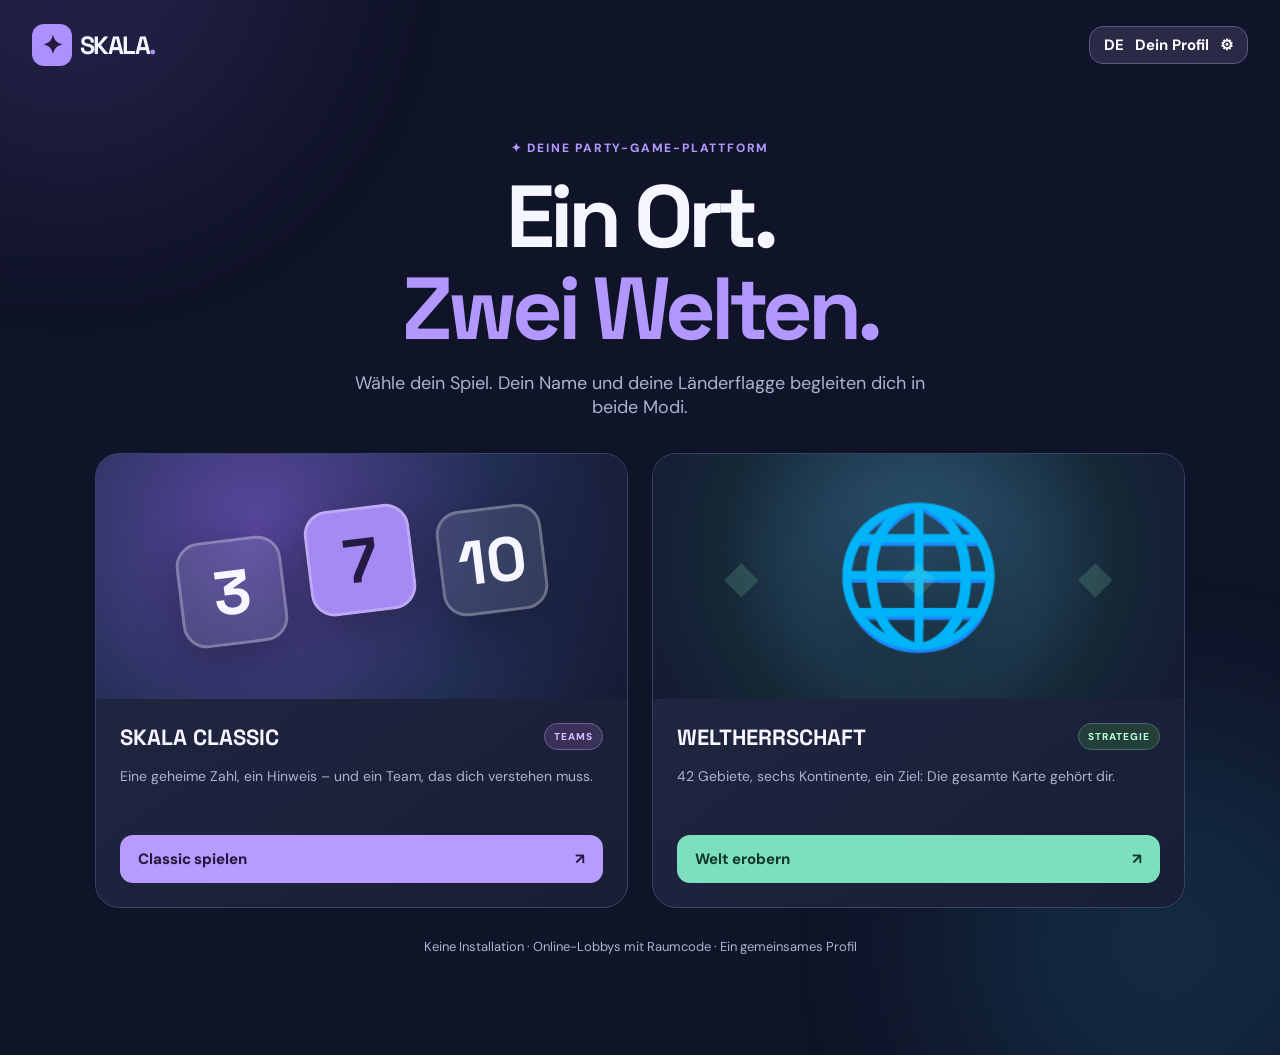
==== commit c6b9dc83: "index.html" ====
--- a/SKALA/index.html
+++ b/SKALA/index.html
@@ -1,5 +1,5 @@
 <!doctype html>
-<html lang="de"><head><meta charset="utf-8"><meta name="viewport" content="width=device-width,initial-scale=1"><meta name="theme-color" content="#101428"><title>SKALA — Spiele auswählen</title><link rel="preconnect" href="https://fonts.googleapis.com"><link href="https://fonts.googleapis.com/css2?family=DM+Sans:wght@400;500;600;700;800&family=Space+Grotesk:wght@400;600;700;800&display=swap" rel="stylesheet"><link rel="stylesheet" href="world-style.css"></head>
+<html lang="de"><head><meta charset="utf-8"><meta name="viewport" content="width=device-width,initial-scale=1"><meta name="theme-color" content="#101428"><title>SKALA — Spiele auswählen</title><link rel="preconnect" href="https://fonts.googleapis.com"><link href="https://fonts.googleapis.com/css2?family=DM+Sans:wght@400;500;600;700;800&family=Space+Grotesk:wght@400;600;700;800&display=swap" rel="stylesheet"><link rel="stylesheet" href="world-style.css?v=3"></head>
 <body class="portal-body"><div class="ambient a"></div><div class="ambient b"></div>
 <header class="portal-top"><a href="./index.html" class="brand"><span class="brand-symbol">✦</span> SKALA<span class="brand-dot">.</span></a><button id="profile-open" class="profile-button">🇩🇪 <span id="header-name">Profil</span> <span>⚙</span></button></header>
 <main class="portal-main"><div class="portal-badge">✦ DEINE PARTY-GAME-PLATTFORM</div><h1>Ein Ort.<br><span>Zwei Welten.</span></h1><p class="portal-description">Wähle dein Spiel. Dein Name und deine Länderflagge begleiten dich in beide Modi.</p>
@@ -7,12 +7,12 @@
 <a class="game-select-card world-select" href="./conquest.html"><div class="game-art art-world"><div class="world-orb">🌐</div><div class="land-marks"><span>◆</span><span>◆</span><span>◆</span></div></div><div class="game-select-content"><div class="mode-title"><span>WELTHERRSCHAFT</span><span class="mode-pill green-pill">STRATEGIE</span></div><p>42 Gebiete, sechs Kontinente, ein Ziel: Die gesamte Karte gehört dir.</p><span class="mode-start">Welt erobern <span>↗</span></span></div></a></div>
 <p class="portal-footnote">Keine Installation · Online-Lobbys mit Raumcode · Ein gemeinsames Profil</p></main>
 <div id="profile-modal" class="modal-cover" hidden><section class="modal-card profile-modal" role="dialog" aria-modal="true" aria-label="Profil bearbeiten"><div class="modal-head"><h2>Dein SKALA-Profil</h2><button class="icon-btn" data-close>✕</button></div><div class="profile-preview"><span id="flag-preview" class="profile-flag"></span><div><strong id="name-preview">Spieler</strong><p id="country-preview">Deutschland</p></div></div><form id="profile-form"><label class="field-label" for="profile-name">DEIN NAME</label><input id="profile-name" maxlength="18" required placeholder="Spielername"/><label class="field-label" for="flag-filter">LÄNDERFLAGGE SUCHEN</label><input id="flag-filter" placeholder="z. B. Kiribati, Deutschland, Japan …"/><div id="flag-picker" class="flag-grid"></div><button type="submit" class="primary full">Profil speichern</button></form></section></div>
-<script src="flags.js"></script><script>
+<script src="flags.js?v=3"></script><script>
 const valid=new Map(FLAGS),esc=v=>String(v??'').replace(/[&<>"']/g,c=>({'&':'&amp;','<':'&lt;','>':'&gt;','"':'&quot;',"'":'&#39;'}[c]));
 const nameKey='skala_name',flagKey='skala_profile_flag';let code=localStorage.getItem(flagKey)||'de';if(!valid.has(code))code='de';
 const pic=c=>`<img loading="lazy" src="https://flagcdn.com/w80/${c}.png" alt="${esc(valid.get(c)||c)}" onerror="this.replaceWith(document.createTextNode('${c.toUpperCase()}'))">`;
 function refresh(){document.getElementById('profile-open').innerHTML=`${pic(code)} <span>${esc(localStorage.getItem(nameKey)||'Dein Profil')}</span> <span>⚙</span>`;document.getElementById('flag-preview').innerHTML=pic(code);document.getElementById('name-preview').textContent=document.getElementById('profile-name').value||'Spieler';document.getElementById('country-preview').textContent=valid.get(code)||'';}
-function flagsList(){const q=document.getElementById('flag-filter').value.toLowerCase();document.getElementById('flag-picker').innerHTML=FLAGS.filter(x=>x[1].toLowerCase().includes(q)).map(([c,n])=>`<button type="button" data-flag="${c}" class="flag-choice ${code===c?'chosen':''}">${pic(c)}<small>${esc(n)}</small></button>`).join('')||'<p>Kein Land gefunden</p>';}
+function flagsList(){const q=document.getElementById('flag-filter').value.toLowerCase();document.getElementById('flag-picker').innerHTML=FLAGS.filter(x=>(x[1]+" "+(window.SKALAI18N?.countryName(x[0])||" ")).toLowerCase().includes(q)).map(([c,n])=>`<button type="button" data-flag="${c}" class="flag-choice ${code===c?'chosen':''}">${pic(c)}<small>${esc(n)}</small></button>`).join('')||'<p>Kein Land gefunden</p>';}
 function openProfile(){document.getElementById('profile-name').value=localStorage.getItem(nameKey)||'';document.getElementById('profile-modal').hidden=false;flagsList();refresh();}
 document.getElementById('profile-open').onclick=openProfile;document.querySelector('[data-close]').onclick=()=>document.getElementById('profile-modal').hidden=true;
 document.getElementById('profile-modal').onclick=e=>{if(e.target.id==='profile-modal')e.target.hidden=true;const b=e.target.closest('[data-flag]');if(b){code=b.dataset.flag;flagsList();refresh();}};
@@ -21,4 +21,4 @@
 refresh();
 // Old SKALA invitations have only ?room=CODE. Keep those links working.
 const query=new URLSearchParams(location.search);if(query.has('room')){location.replace((query.get('game')==='world'?'./conquest.html':'./classic.html')+location.search);}
-</script></body></html>
+</script><script src="language.js?v=3"></script></body></html>
--- a/SKALA/world-style.css
+++ b/SKALA/world-style.css
@@ -0,0 +1,18 @@
+:root{color-scheme:dark;--bg:#101428;--pane:#1c223a;--pane2:#252b48;--border:#3a4266;--text:#f5f6ff;--muted:#abb4ce;--violet:#b297ff;--teal:#79dfc1;--gold:#ffe08e;--red:#ff7a86}
+*{box-sizing:border-box}body{margin:0;min-height:100vh;font:15px 'DM Sans',sans-serif;background:var(--bg);color:var(--text);overflow-x:hidden}button,input,select{font:inherit}button{cursor:pointer}button:disabled{opacity:.43;cursor:not-allowed}a{color:inherit;text-decoration:none}input,select{background:#11162b;color:#fff;border:1px solid #4b5578;border-radius:12px;padding:12px 13px;outline:none;width:100%}input:focus,select:focus{border-color:#a18dff;box-shadow:0 0 0 2px #a18dff33}.muted,.caption{color:var(--muted)}.caption{font-size:12px}.sub{font-size:13px;line-height:1.6;color:var(--muted)}.ambient{position:fixed;z-index:-1;pointer-events:none;opacity:.17;border-radius:99%;filter:blur(90px)}.ambient.a{width:440px;height:440px;background:#8061dc;top:-260px;left:-150px}.ambient.b{width:430px;height:430px;background:#259bc0;bottom:-260px;right:-100px}.brand{font:bold 25px 'Space Grotesk';letter-spacing:-1.5px;display:flex;align-items:center;gap:8px}.brand-symbol{background:#ad90ff;border-radius:12px;color:#24183c;padding:5px 10px}.brand-dot{color:#ad90ff;margin-left:-8px}.portal-top,.world-header{max-width:1480px;margin:auto;padding:24px 32px;display:flex;align-items:center;justify-content:space-between;gap:14px}.portal-main{max-width:1130px;margin:30px auto 50px;text-align:center;padding:20px}.portal-badge,.overline{color:var(--violet);font-size:12px;letter-spacing:1.8px;font-weight:800}.portal-main h1{font:800 clamp(48px,8vw,88px)/1.05 'Space Grotesk';letter-spacing:-5px;margin:15px 0}.portal-main h1 span{color:var(--violet)}.portal-description{color:var(--muted);font-size:18px;max-width:580px;margin:0 auto 34px}.portal-grid{display:grid;grid-template-columns:1fr 1fr;gap:24px}.game-select-card{text-align:left;background:linear-gradient(145deg,#222946,#191e34);border:1px solid var(--border);border-radius:24px;overflow:hidden;transition:transform .16s,border-color .16s;display:flex;flex-direction:column}.game-select-card:hover{transform:translateY(-4px);border-color:#ab96ff}.game-art{height:245px;display:grid;place-items:center;position:relative;overflow:hidden}.art-classic{background:radial-gradient(circle at 30% 30%,#59479e,#222e54 60%,#161a33)}.floating-numbers{display:flex;gap:25px;transform:rotate(-7deg)}.floating-numbers span{display:grid;place-items:center;width:106px;height:106px;border:3px solid #ffffff44;background:#ffffff18;border-radius:24px;box-shadow:0 12px 45px #1411236b;font:800 62px 'Space Grotesk'}.floating-numbers span:nth-child(2){background:#a68af3;color:#241b44;transform:translateY(-16px)}.art-world{background:radial-gradient(circle at 50% 40%,#325e7e,#152837 65%,#151a32)}.world-orb{font-size:137px;filter:drop-shadow(0 18px 32px #0008)}.land-marks{position:absolute;inset:0;display:flex;justify-content:space-around;align-items:center;opacity:.16;color:#98f4c4;font-size:45px}.game-select-content{padding:24px}.mode-title{font:800 22px 'Space Grotesk';display:flex;align-items:center;justify-content:space-between;gap:10px}.mode-pill{font:800 10px 'DM Sans';letter-spacing:1px;color:#d4c2ff;border:1px solid #6d5f9c;background:#3a3158;border-radius:99px;padding:6px 9px}.mode-pill.green-pill{color:#b9ffdc;border-color:#416e64;background:#243f3a}.game-select-content p{color:var(--muted);font-size:14px;line-height:1.65;min-height:50px}.mode-start{display:flex;justify-content:space-between;background:#b79bff;color:#23183d;font-weight:800;border-radius:13px;padding:14px 18px;margin-top:20px}.world-select .mode-start{background:#7ce0be;color:#12382d}.portal-footnote{color:var(--muted);font-size:13px;margin:30px}.profile-button{display:flex;gap:11px;align-items:center;border-radius:14px;border:1px solid #605984;background:#2a2946;color:#fff;padding:8px 14px;font-weight:700;max-width:250px}.profile-button img{width:36px;height:26px;object-fit:contain}.primary,.secondary,.outline,.icon-btn{border:0;border-radius:12px;padding:12px 16px;font-weight:800;display:inline-flex;align-items:center;justify-content:center;gap:7px}.primary{background:#b397ff;color:#261b43}.primary:hover{background:#c1abff}.secondary{background:#73dcbf;color:#163f31}.secondary:hover{background:#8df2d3}.outline,.icon-btn{color:#e8e7ff;border:1px solid #566080;background:#ffffff0a}.outline:hover,.icon-btn:hover{background:#ffffff16}.icon-btn{padding:7px 12px}.small-btn{padding:8px 11px;font-size:13px}.full{width:100%}.modal-cover{position:fixed;inset:0;background:#080c19dd;z-index:1000;display:grid;place-items:center;padding:18px;overflow:auto}.modal-cover[hidden]{display:none}.modal-card{width:min(530px,100%);background:#202641;border:1px solid #59618b;box-shadow:0 25px 95px #0009;border-radius:22px;padding:24px;max-height:calc(100vh - 32px);overflow:auto}.modal-head{display:flex;justify-content:space-between;align-items:center;margin-bottom:16px}.modal-head h2{font:800 23px 'Space Grotesk';margin:0}.profile-preview{display:flex;gap:12px;align-items:center;border-radius:14px;background:#141b32;padding:12px;margin-bottom:16px}.profile-flag img{display:block;width:86px;height:62px;object-fit:contain}.profile-preview p{margin:5px 0;color:var(--muted)}.field-label{font-size:12px;font-weight:800;letter-spacing:.4px;color:#d4d8ec;display:block;margin:13px 0 7px}.flag-grid{display:grid;grid-template-columns:repeat(4,minmax(0,1fr));gap:8px;max-height:250px;overflow:auto;padding:8px 0;margin-bottom:18px}.flag-choice{background:#2b314e;color:#f3f4ff;border:1px solid #495171;border-radius:11px;padding:8px 4px;display:grid;place-items:center;gap:5px;min-width:0}.flag-choice.chosen{outline:2px solid #ba9dff}.flag-choice img{width:54px;height:39px;object-fit:contain}.flag-choice small{font-size:10px;overflow-wrap:anywhere}.world-main{max-width:1480px;margin:0 auto;padding:0 26px 60px}.world-header{padding-bottom:14px}.world-header nav{display:flex;gap:9px;align-items:center;flex-wrap:wrap}.panel{background:linear-gradient(140deg,#222844,#1b2238);border:1px solid #3b466c;border-radius:21px;box-shadow:0 15px 45px #080a181b}.home-world{max-width:900px;margin:30px auto}.hero-world{padding:18px;text-align:center;margin-bottom:24px}.hero-world h1{font:800 clamp(40px,7vw,70px) 'Space Grotesk';letter-spacing:-3px;margin:12px 0}.hero-world p{color:var(--muted);font-size:17px;line-height:1.6}.world-actions{display:grid;grid-template-columns:1fr 1fr;gap:18px}.world-actions .panel{padding:26px}.world-actions h2{font:800 23px 'Space Grotesk';margin:0 0 9px}.world-actions form{display:grid;gap:9px;margin-top:16px}.room-code{font:800 22px 'Space Grotesk';letter-spacing:3px;color:var(--gold)}.lobby-header{display:flex;align-items:center;justify-content:space-between;gap:15px;margin-bottom:18px;flex-wrap:wrap}.lobby-header h1{font:800 36px 'Space Grotesk';margin:6px 0}.lobby-info{display:flex;align-items:center;gap:12px;flex-wrap:wrap}.world-lobby-grid{display:grid;grid-template-columns:minmax(0,1fr) 330px;gap:18px}.panel-pad{padding:21px}.section-head{display:flex;align-items:center;justify-content:space-between;gap:8px;margin:0 0 15px}.section-head h2{font:800 20px 'Space Grotesk';margin:0}.player-list{display:grid;grid-template-columns:1fr 1fr;gap:11px}.player-card{background:#151c35;border:1px solid #4a5578;border-radius:16px;padding:13px;display:flex;align-items:center;gap:12px;min-height:76px}.player-card.current{border-color:#f5db8d}.player-card .flag-img{width:63px;height:44px;object-fit:contain;flex:none}.player-info{min-width:0;flex:1}.player-info strong{display:block;font-size:15px;overflow-wrap:anywhere}.player-info small{display:block;color:var(--muted);font-size:12px;margin-top:4px}.swatch-dot{display:inline-block;width:12px;height:12px;border-radius:4px;background:var(--swatch);border:1px solid #ffffff66;flex:none}.color-grid{display:grid;grid-template-columns:repeat(4,1fr);gap:9px;margin:14px 0}.color-choose{background:#252c4b;border:2px solid #475074;color:#fff;border-radius:11px;display:grid;place-items:center;gap:6px;padding:8px;font-size:11px}.color-choose .color-block{display:block;background:var(--swatch);width:100%;height:27px;border-radius:7px}.color-choose.chosen{border-color:#e5d1ff;box-shadow:0 0 0 1px #e5d1ff}.color-choose.taken{opacity:.43}.order-row{display:flex;align-items:center;gap:10px;padding:10px 8px;border-top:1px solid #ffffff18}.order-row span:last-child{margin-left:auto;color:var(--muted)}.status-chip{border:1px solid #547d70;color:#b3ffe2;background:#2a4a41;border-radius:999px;font-size:12px;font-weight:800;padding:7px 10px;display:inline-flex;align-items:center}.game-upper{display:flex;justify-content:space-between;align-items:center;gap:14px;flex-wrap:wrap;margin-bottom:13px}.turn-badge{background:#334263;border:1px solid #617198;padding:8px 12px;border-radius:11px;color:#e7eaff;font-size:13px;font-weight:800}.game-columns{display:grid;grid-template-columns:minmax(0,1fr) 305px;gap:17px;align-items:start}.map-panel{padding:16px;min-width:0}.world-map-viewport{background:radial-gradient(circle at 47% 32%,#1b435a,#0d203a 68%,#101a33);border:1px solid #35617b;border-radius:15px;overflow:hidden;position:relative;touch-action:none;cursor:grab}.world-map-viewport.dragging{cursor:grabbing}.map-svg{display:block;width:100%;height:auto;min-height:380px;max-height:650px;user-select:none}.land-tile{stroke:#101629;stroke-width:2.3;stroke-linejoin:round;cursor:pointer;transition:filter .12s;vector-effect:non-scaling-stroke}.land-tile:hover{filter:brightness(1.27)}.land-tile.selected{stroke:#fff5b0;stroke-width:4.5;filter:drop-shadow(0px 0px 6px #ffeeb6)}.land-tile.reachable{stroke:#b0ffe1;stroke-width:4;filter:drop-shadow(0 0 4px #78efc5)}.land-tile.attacking{stroke:#ffb1bd;stroke-width:4;filter:drop-shadow(0 0 5px #ff7189)}.land-tile.inactive{opacity:.83}.troop-badge{fill:#10172be8;stroke:#d6e7ff;stroke-width:1;pointer-events:none}.troop-label{fill:white;font:800 14px 'DM Sans';text-anchor:middle;pointer-events:none}.map-territory-label{fill:#ffffffd9;font:700 11px 'DM Sans';text-anchor:middle;paint-order:stroke;stroke:#15223899;stroke-width:3px;pointer-events:none}.ocean-link{fill:none;stroke:#6cdab0;stroke-width:2;stroke-dasharray:6 6;opacity:.7;pointer-events:none}.map-watermark{fill:#88bed2;opacity:.2;font:800 19px 'Space Grotesk';letter-spacing:6px;pointer-events:none}.map-controls{display:flex;gap:8px;align-items:center;justify-content:space-between;margin-top:11px;flex-wrap:wrap}.map-help{font-size:12px;color:var(--muted)}.map-btns{display:flex;gap:6px}.info-sidebar{padding:19px;position:sticky;top:12px}.info-sidebar h2{font:800 21px 'Space Grotesk';margin:0 0 9px}.phase-indicator{display:flex;gap:5px;margin:14px 0 19px}.phase-step{flex:1;background:#303953;border:1px solid #435071;border-radius:8px;padding:8px 3px;font-size:10px;text-align:center;color:#abb5ca;font-weight:800}.phase-step.active{background:#5a4b8a;color:#fff;border-color:#ab9cf8}.small-stat{background:#151d34;border:1px solid #364562;padding:11px;border-radius:12px;margin-bottom:10px}.small-stat strong{display:block;font:800 23px 'Space Grotesk';color:#f6f5ff}.stat-label{color:var(--muted);font-size:11px;font-weight:700;text-transform:uppercase;letter-spacing:.5px}.side-actions{display:grid;gap:9px}.side-actions input[type=range]{accent-color:#b6a4ff;padding:0;border:0;box-shadow:none}.action-readout{display:flex;justify-content:space-between;font-size:13px;align-items:center;padding:9px 0}.action-readout strong{font-size:23px}.chance-display{font:800 42px 'Space Grotesk';color:#7cdfb9;margin:12px 0}.player-roster{display:grid;gap:8px}.roster-entry{display:flex;gap:10px;align-items:center;background:#141b30;border:1px solid #35405f;border-radius:12px;padding:9px;min-width:0}.roster-entry.active{border-color:#f7d48d}.roster-entry .flag-img{width:43px;height:31px;object-fit:contain}.roster-meta{flex:1;min-width:0}.roster-meta strong{font-size:13px;display:block;overflow-wrap:anywhere}.roster-meta small{font-size:11px;color:var(--muted)}.other-box{margin-top:15px;padding:15px}.game-log{display:grid;gap:8px;font-size:12px;color:var(--muted)}.game-log div{border-bottom:1px solid #ffffff12;padding:6px 0}.centered{text-align:center}.victory-panel{max-width:580px;margin:60px auto;padding:40px;text-align:center}.victory-panel h1{font:800 48px 'Space Grotesk';margin:12px 0}.toast{position:fixed;bottom:18px;left:50%;transform:translateX(-50%);background:#322749;border:1px solid #a991ef;color:white;border-radius:13px;padding:13px 18px;z-index:1200;box-shadow:0 8px 40px #0009;display:none;max-width:min(500px,95vw)}.toast.show{display:block}.demo-strip{display:flex;gap:8px;justify-content:space-between;align-items:center;margin-bottom:16px;padding:13px;border-radius:14px;background:#2c3154;border:1px solid #60648c;flex-wrap:wrap}.demo-strip select{max-width:230px}.slider-number{font:800 24px 'Space Grotesk'}
+@media(max-width:1050px){.game-columns,.world-lobby-grid{grid-template-columns:1fr}.info-sidebar{position:static}.portal-grid{gap:16px}}@media(max-width:730px){.portal-grid,.world-actions,.player-list{grid-template-columns:1fr}.portal-top,.world-header{padding:18px}.portal-main{padding:12px}.world-main{padding:0 12px 40px}.game-art{height:180px}.floating-numbers span{width:72px;height:72px;font-size:43px}.world-orb{font-size:110px}.portal-main h1{letter-spacing:-2px}.map-svg{min-height:280px}.flag-grid{grid-template-columns:repeat(3,1fr)}.world-header .brand{font-size:21px}}
+
+/* V2 responsive map and click-performance improvements */
+.land-tile{transition:stroke .08s linear;stroke:#12243c;stroke-width:1.5;opacity:.96}
+.land-tile:hover{filter:brightness(1.18)}
+.land-tile.selected{stroke:#fff6b8;stroke-width:3.3;filter:none}
+.land-tile.reachable{stroke:#beffe3;stroke-width:3;filter:none}
+.land-tile.attacking{stroke:#ffc3c8;stroke-width:3;filter:none}
+.land-tile.inactive{opacity:.91}
+.map-svg{contain:layout paint;touch-action:none}
+.map-territory-label{font-size:10px;paint-order:stroke;stroke-width:2.8px;fill:#fff;font-weight:800}
+.troop-badge{fill:#0b172eec;stroke:#e6f1ff;stroke-width:1.1px}
+.map-panel{background:#101d33}
+.world-map-viewport{background:radial-gradient(ellipse at 54% 39%,#123955,#071a32 75%)}
+button[data-action=deploy],button[data-action=confirm-deploy]{min-height:49px;cursor:pointer}
+button[data-action=deploy]:active{transform:scale(.98)}
